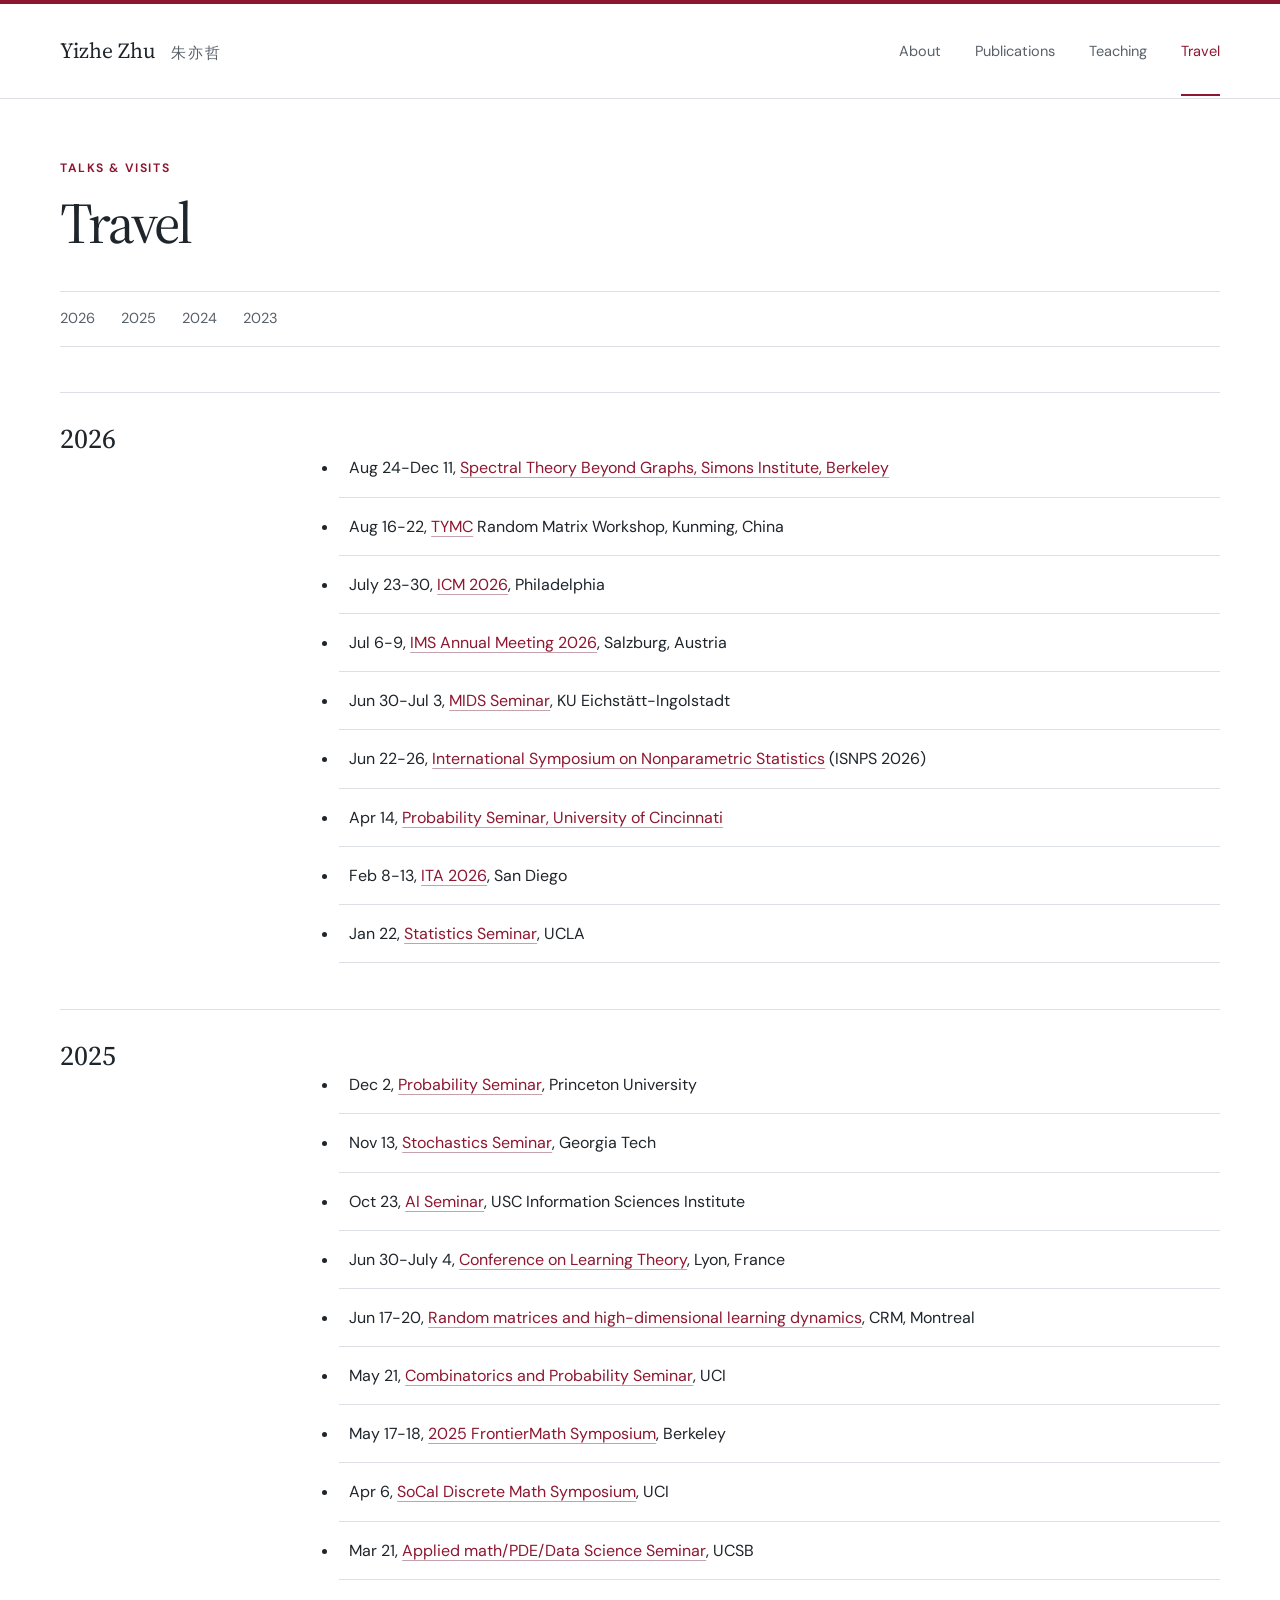
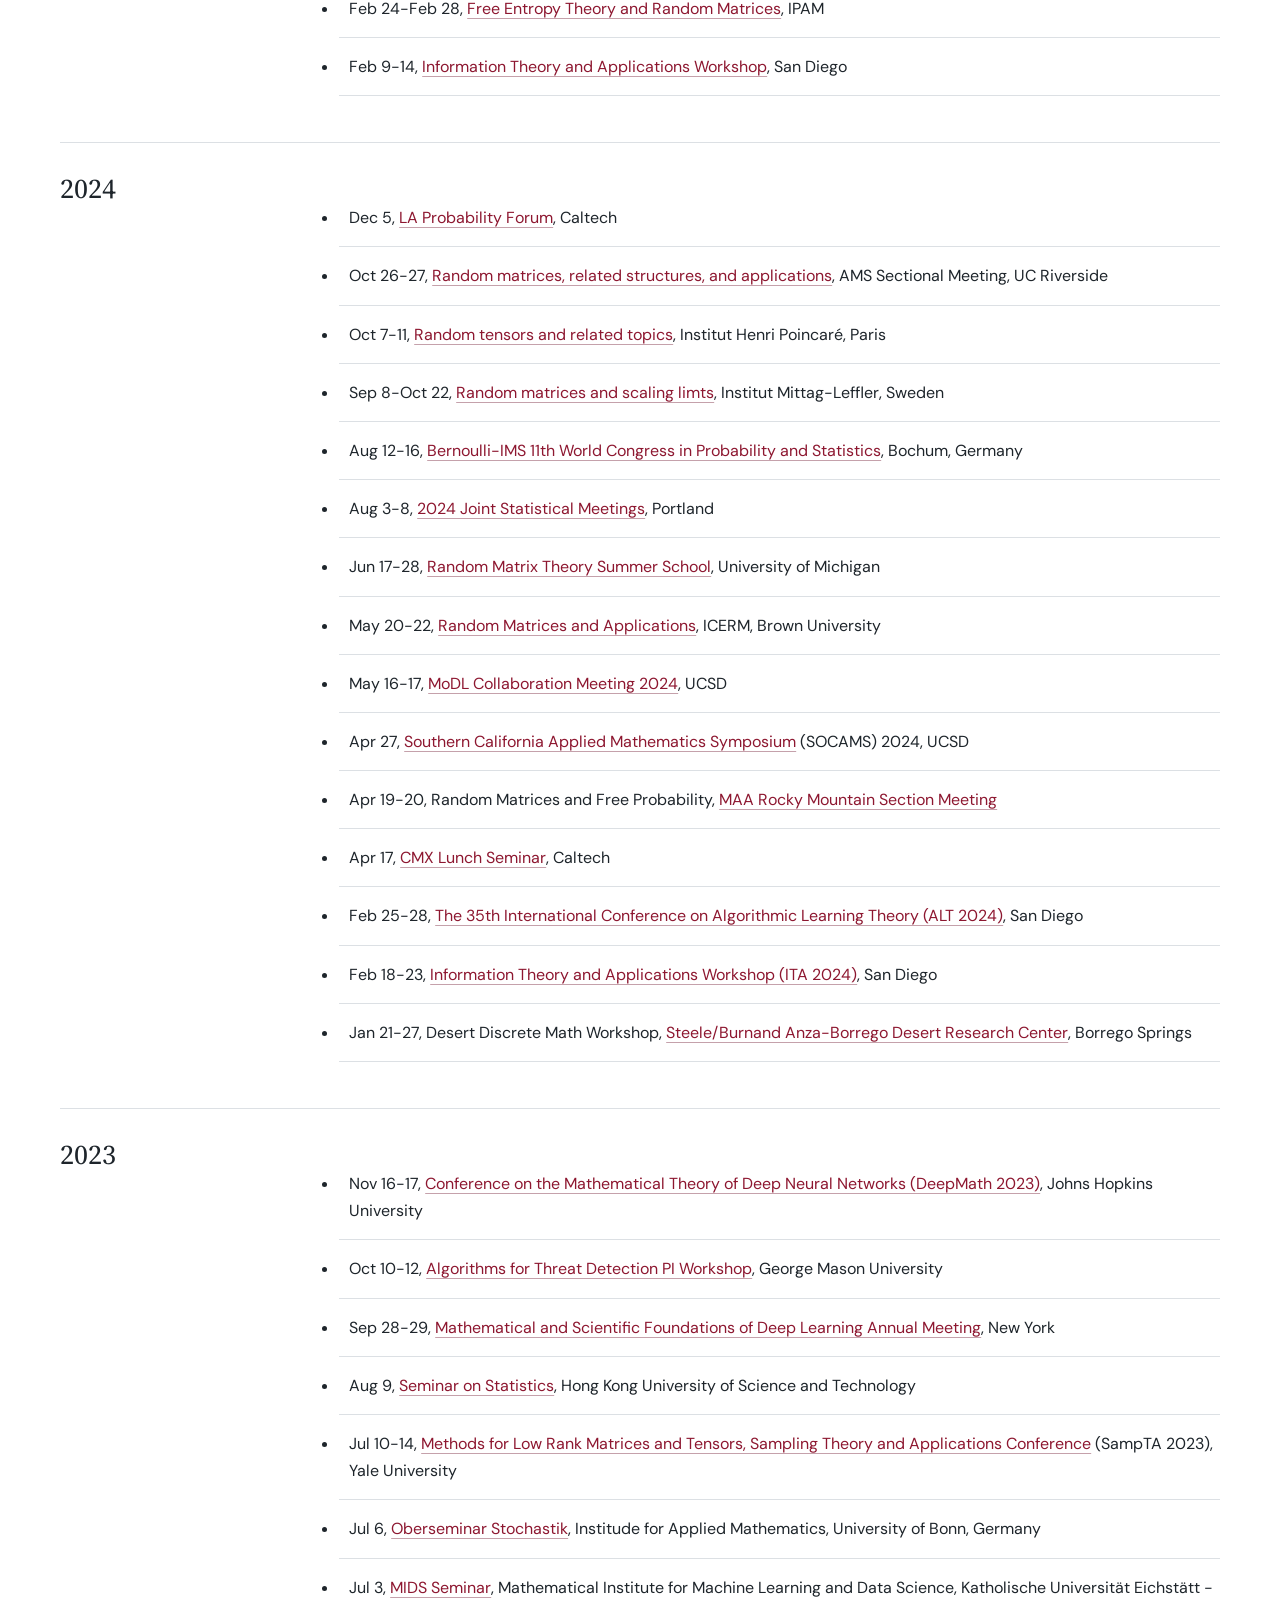
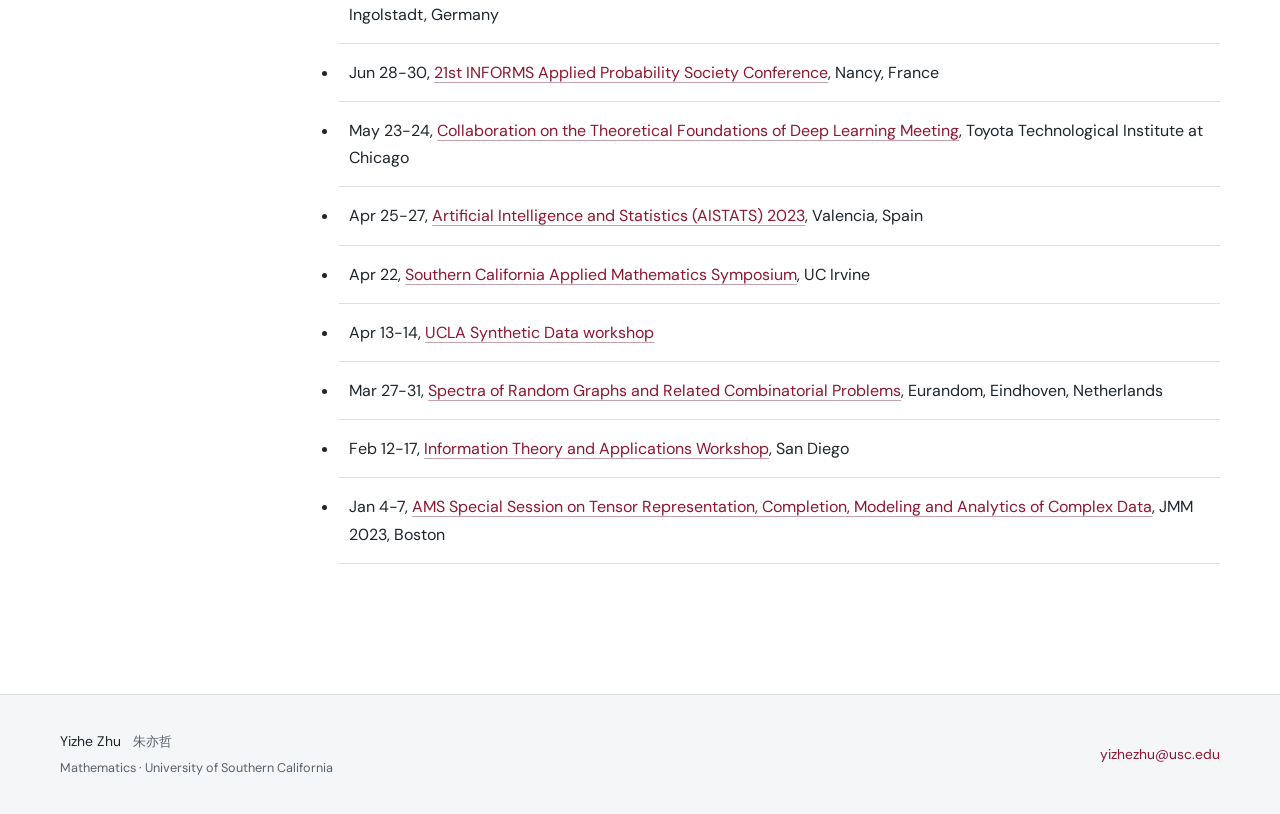
==== travel.html @ 2cf0dfda "Create travel.html" ====
<!doctype html>
<html lang="en">
<head>
  <meta charset="utf-8">
  <meta name="viewport" content="width=device-width, initial-scale=1">
  <meta name="description" content="Research visits, conferences, and seminar talks by Yizhe Zhu.">
  <title>Travel · Yizhe Zhu</title>
  <link rel="icon" type="image/svg+xml" href="data:image/svg+xml,%3Csvg xmlns='http://www.w3.org/2000/svg' viewBox='0 0 40 40'%3E%3Crect width='40' height='40' rx='8' fill='%238d1730'/%3E%3Ctext x='20' y='28' text-anchor='middle' font-family='Georgia' font-size='25' fill='white'%3EZ%3C/text%3E%3C/svg%3E">
  <link rel="stylesheet" href="style.css">
</head>
<body><a class="skip-link" href="#main">Skip to content</a><header class="site-header"><div class="shell header-inner">
    <a class="wordmark" href="index.html">Yizhe Zhu <span lang="zh">朱亦哲</span></a>
    <nav aria-label="Main navigation"><a href="index.html">About</a><a href="publications.html">Publications</a><a href="teaching.html">Teaching</a><a href="travel.html" aria-current="page">Travel</a></nav>
  </div></header><main id="main" class="shell"><div class="page-heading"><p class="eyebrow">Talks & visits</p><h1>Travel</h1></div><nav class="section-nav" aria-label="Travel years"><a href="#year-2026">2026</a><a href="#year-2025">2025</a><a href="#year-2024">2024</a><a href="#year-2023">2023</a></nav><div class="page-content"><section class="term" id="year-2026"><h2>2026</h2><div><ul class="travel-list"><li>Aug 24-Dec 11, <a href="https://simons.berkeley.edu/programs/spectral-theory-beyond-graphs">Spectral Theory Beyond Graphs, Simons Institute, Berkeley</a></li><li>Aug 16-22, <a href="http://tianyuan.amss.ac.cn/en/">TYMC</a> Random Matrix Workshop, Kunming, China</li><li>July 23-30, <a href="https://www.mathunion.org/icm/icm-2026">ICM 2026</a>, Philadelphia</li><li>Jul 6-9, <a href="https://ims2026.github.io/IMS2026/">IMS Annual Meeting 2026</a>, Salzburg, Austria</li><li>Jun 30-Jul 3, <a href="https://www.ku.de/en/the-ku/faculties/mgf/departments/mids/mids-seminar">MIDS Seminar</a>, KU Eichstätt-Ingolstadt</li><li>Jun 22-26, <a href="https://easyconferences.eu/isnps2026/">International Symposium on Nonparametric Statistics</a> (ISNPS 2026)</li><li>Apr 14, <a href="https://sites.google.com/view/uc-probability-seminar-24f25s/home">Probability Seminar, University of Cincinnati</a></li><li>Feb 8-13, <a href="https://ita.ucsd.edu/workshop/">ITA 2026</a>, San Diego</li><li>Jan 22, <a href="https://statistics.ucla.edu/index.php/events/seminars/">Statistics Seminar</a>, UCLA</li></ul></div></section><section class="term" id="year-2025"><h2>2025</h2><div><ul class="travel-list"><li>Dec 2, <a href="https://www.math.princeton.edu/events/extreme-singular-values-sparse-random-rectangular-matrices-2025-12-02t200000">Probability Seminar</a>, Princeton University</li><li>Nov 13, <a href="https://math.gatech.edu/seminars-colloquia/series/stochastics-seminar/yizhe-zhu-20251113">Stochastics Seminar</a>, Georgia Tech</li><li>Oct 23, <a href="https://www.isi.edu/ai/events/6452/differentially-private-synthetic-data-generation/">AI Seminar</a>, USC Information Sciences Institute</li><li>Jun 30-July 4, <a href="https://learningtheory.org/colt2025/">Conference on Learning Theory</a>, Lyon, France</li><li>Jun 17-20, <a href="https://www.crmath.ca/en/activities/#/type/activity/id/3996">Random matrices and high-dimensional learning dynamics</a>, CRM, Montreal</li><li>May 21, <a href="https://www.math.uci.edu/node/38346">Combinatorics and Probability Seminar</a>, UCI</li><li>May 17-18, <a href="https://frontiermath-symposium.epoch.ai/">2025 FrontierMath Symposium</a>, Berkeley</li><li>Apr 6, <a href="https://sites.google.com/view/socaldm2025/home">SoCal Discrete Math Symposium</a>, UCI</li><li>Mar 21, <a href="https://sites.google.com/site/ucsbpdeappliedmathseminar/">Applied math/PDE/Data Science Seminar</a>, UCSB</li><li>Feb 24-Feb 28, <a href="https://www.ipam.ucla.edu/programs/workshops/free-entropy-theory-and-random-matrices/">Free Entropy Theory and Random Matrices</a>, IPAM</li><li>Feb 9-14, <a href="https://ita.ucsd.edu/">Information Theory and Applications Workshop</a>, San Diego</li></ul></div></section><section class="term" id="year-2024"><h2>2024</h2><div><ul class="travel-list"><li>Dec 5, <a href="https://sites.google.com/view/la-probability-forum/home">LA Probability Forum</a>, Caltech</li><li>Oct 26-27, <a href="https://www.ams.org/meetings/sectional/2304_special.html">Random matrices, related structures, and applications</a>, AMS Sectional Meeting, UC Riverside</li><li>Oct 7-11, <a href="https://indico.math.cnrs.fr/event/9889/">Random tensors and related topics</a>, Institut Henri Poincaré, Paris</li><li>Sep 8-Oct 22, <a href="https://www.mittag-leffler.se/activities/random-matrices-and-scaling-limits-2/">Random matrices and scaling limts</a>, Institut Mittag-Leffler, Sweden</li><li>Aug 12-16, <a href="https://www.bernoulli-ims-worldcongress2024.org/">Bernoulli-IMS 11th World Congress in Probability and Statistics</a>, Bochum, Germany</li><li>Aug 3-8, <a href="https://ww2.amstat.org/meetings/jsm/2024/">2024 Joint Statistical Meetings</a>, Portland</li><li>Jun 17-28, <a href="https://sites.google.com/umich.edu/rmtschool">Random Matrix Theory Summer School</a>, University of Michigan</li><li>May 20-22, <a href="https://icerm.brown.edu/events/htw-24-rma/">Random Matrices and Applications</a>, ICERM, Brown University</li><li>May 16-17, <a href="https://modl-meeting-2024.github.io/">MoDL Collaboration Meeting 2024</a>, UCSD</li><li>Apr 27, <a href="https://2024.socams.org/home">Southern California Applied Mathematics Symposium</a> (SOCAMS) 2024, UCSD</li><li>Apr 19-20, Random Matrices and Free Probability, <a href="https://www.rockymountain.maa.org/events/2024-section-meeting">MAA Rocky Mountain Section Meeting</a></li><li>Apr 17, <a href="http://cmx.caltech.edu/">CMX Lunch Seminar</a>, Caltech</li><li>Feb 25-28, <a href="http://algorithmiclearningtheory.org/alt2024/">The 35th International Conference on Algorithmic Learning Theory (ALT 2024)</a>, San Diego</li><li>Feb 18-23, <a href="https://ita.ucsd.edu/">Information Theory and Applications Workshop (ITA 2024)</a>, San Diego</li><li>Jan 21-27, Desert Discrete Math Workshop, <a href="https://anzaborrego.ucnrs.org/">Steele/Burnand Anza-Borrego Desert Research Center</a>, Borrego Springs</li></ul></div></section><section class="term" id="year-2023"><h2>2023</h2><div><ul class="travel-list"><li>Nov 16-17, <a href="https://deepmath-conference.com/">Conference on the Mathematical Theory of Deep Neural Networks (DeepMath 2023)</a>, Johns Hopkins University</li><li>Oct 10-12, <a href="https://stat.uw.edu/atd2023">Algorithms for Threat Detection PI Workshop</a>, George Mason University</li><li>Sep 28-29, <a href="https://www.simonsfoundation.org/event/mathematical-and-scientific-foundations-of-deep-learning-annual-meeting-2023/">Mathematical and Scientific Foundations of Deep Learning Annual Meeting</a>, New York</li><li>Aug 9, <a href="https://www.math.hkust.edu.hk/intranet/file/?c=seminar_abstract&amp;f=20230720105109_11_Yizhe%20ZHU_0809.pdf">Seminar on Statistics</a>, Hong Kong University of Science and Technology</li><li>Jul 10-14, <a href="https://sampta2023.github.io/speakers/">Methods for Low Rank Matrices and Tensors, Sampling Theory and Applications Conference</a> (SampTA 2023), Yale University</li><li>Jul 6, <a href="https://wt.iam.uni-bonn.de/fileadmin/WT/Inhalt/oberseminar/OldSeminars/20230706_Zhu.pdf">Oberseminar Stochastik</a>, Institude for Applied Mathematics, University of Bonn, Germany</li><li>Jul 3, <a href="https://www.ku.de/en/the-ku/faculties/mgf/departments/mids/mids-seminar">MIDS Seminar</a>, Mathematical Institute for Machine Learning and Data Science, Katholische Universität Eichstätt - Ingolstadt, Germany</li><li>Jun 28-30, <a href="https://informs-aps2023.event.univ-lorraine.fr/">21st INFORMS Applied Probability Society Conference</a>, Nancy, France</li><li>May 23-24, <a href="https://modl-meeting.github.io/#schedule">Collaboration on the Theoretical Foundations of Deep Learning Meeting</a>, Toyota Technological Institute at Chicago</li><li>Apr 25-27, <a href="http://aistats.org/aistats2023/">Artificial Intelligence and Statistics (AISTATS) 2023</a>, Valencia, Spain</li><li>Apr 22, <a href="https://www.socams.org/">Southern California Applied Mathematics Symposium</a>, UC Irvine</li><li>Apr 13-14, <a href="https://ucla-synthetic-data.github.io/">UCLA Synthetic Data workshop</a></li><li>Mar 27-31, <a href="https://www.eurandom.tue.nl/event/yep-xviii-spectra-of-random-graphs-and-related-combinatorial-problems-2/">Spectra of Random Graphs and Related Combinatorial Problems</a>, Eurandom, Eindhoven, Netherlands</li><li>Feb 12-17, <a href="https://ita.ucsd.edu/">Information Theory and Applications Workshop</a>, San Diego</li><li>Jan 4-7, <a href="https://www.jointmathematicsmeetings.org/meetings/national/jmm2023/2270_program_ss19.html#title">AMS Special Session on Tensor Representation, Completion, Modeling and Analytics of Complex Data</a>, JMM 2023, Boston</li></ul></div></section></div></main><footer class="site-footer"><div class="shell footer-inner"><p>Yizhe Zhu <span lang="zh">朱亦哲</span><span class="footer-affiliation">Mathematics · University of Southern California</span></p><a href="mailto:yizhezhu@usc.edu">yizhezhu@usc.edu</a></div></footer></body></html>
---- style.css ----
@import url('https://fonts.googleapis.com/css2?family=DM+Sans:wght@400;450;500;550;600;650;700&family=Source+Serif+4:opsz,wght@8..60,400;8..60,450;8..60,500;8..60,600&display=swap');
:root{--ink:#1e252b;--muted:#58616a;--accent:#8d1730;--accent-dark:#691024;--line:#dce0e4;--paper:#fff;--soft:#f4f6f8;--serif:'Source Serif 4',Georgia,serif;--sans:'DM Sans',-apple-system,BlinkMacSystemFont,'Segoe UI',sans-serif}
*{box-sizing:border-box}html{scroll-behavior:smooth;scroll-padding-top:2rem}body{margin:0;background:var(--paper);color:var(--ink);font:400 1rem/1.7 var(--sans);-webkit-font-smoothing:antialiased}a{color:var(--accent);text-decoration-thickness:1px;text-underline-offset:4px}a:hover{color:var(--accent-dark)}a:focus-visible,button:focus-visible{outline:3px solid #ba8b24;outline-offset:5px}::selection{background:#f3dbe1}h1,h2,h3,p,figure{margin:0}h1,h2,h3{font-weight:450}h1,h2{font-family:var(--serif);line-height:1.12}h3{font-size:1.18rem;line-height:1.45}img{max-width:100%;display:block}.shell{width:min(1160px,calc(100% - 96px));margin-inline:auto}.skip-link{position:absolute;top:-100px;left:20px;z-index:100;background:var(--ink);color:white;padding:12px}.skip-link:focus{top:10px}.site-header{border-top:4px solid var(--accent);border-bottom:1px solid var(--line)}.header-inner{display:flex;align-items:center;justify-content:space-between;gap:32px;min-height:94px}.wordmark{font-family:var(--serif);font-size:1.35rem;color:var(--ink);text-decoration:none;white-space:nowrap}.wordmark span{font-family:var(--sans);font-size:.92rem;margin-left:10px;color:var(--muted);letter-spacing:.12em}nav{display:flex;gap:34px;align-items:center}nav a{font-size:.91rem;color:var(--muted);text-decoration:none;padding:34px 0 29px;border-bottom:2px solid transparent}nav a:hover,nav a[aria-current=page]{color:var(--accent);border-bottom-color:var(--accent)}.hero{display:grid;grid-template-columns:1fr 340px;gap:90px;align-items:center;padding-block:76px 66px}.eyebrow{font-size:.76rem;line-height:1.5;letter-spacing:.13em;text-transform:uppercase;font-weight:650;color:var(--accent)}h1{font-size:clamp(3.4rem,5.6vw,5rem);letter-spacing:-.045em;margin-top:19px}h1>span{display:block;font-family:var(--sans);font-size:1.65rem;line-height:1.4;letter-spacing:.2em;font-weight:400;color:var(--muted);margin-top:14px}.position{font-size:1rem;margin-top:22px;color:var(--muted)}.intro{font-family:var(--serif);font-size:1.48rem;line-height:1.5;max-width:580px;margin-top:25px}.hero-links{display:flex;gap:27px;align-items:center;flex-wrap:wrap;margin-top:30px}.button{display:inline-flex;align-items:center;gap:23px;background:var(--accent);color:white;text-decoration:none;padding:11px 20px;border:1px solid var(--accent);font-size:.89rem}.button:hover{background:var(--accent-dark);color:white}.text-link{font-size:.89rem;font-weight:550;text-decoration:none}.text-link span{margin-left:8px}.contact-line{display:flex;gap:24px;flex-wrap:wrap;margin-top:25px;font-size:.84rem;color:var(--muted)}.contact-line a{color:var(--muted);text-decoration:none}.contact-line a:hover{text-decoration:underline}.portrait{position:relative}.portrait img{width:100%;height:420px;object-fit:cover;object-position:34% 35%;border-radius:2px}.portrait:after{content:'';position:absolute;bottom:-15px;right:-15px;width:38%;height:38%;border-right:2px solid var(--accent);border-bottom:2px solid var(--accent);z-index:-1}.visit{border-top:1px solid var(--line);border-bottom:1px solid var(--line);padding-block:20px;display:grid;grid-template-columns:125px 1fr;gap:24px;align-items:baseline}.visit p{font-size:.93rem}.visit a{text-decoration:none;font-weight:550}.section{padding-block:65px;border-bottom:1px solid var(--line)}.section-heading h2{font-size:2.4rem;letter-spacing:-.025em;margin-top:13px}.section-heading>p:not(.eyebrow){color:var(--muted);margin-top:17px;font-size:.95rem}.research-grid{display:grid;grid-template-columns:repeat(3,1fr);gap:36px;margin-top:39px}.research-grid article{border-top:2px solid var(--ink);padding-top:18px}.index{font-family:var(--serif);font-size:.91rem;color:var(--accent)}.research-grid h3{font-family:var(--serif);font-size:1.43rem;margin-top:15px;line-height:1.25;letter-spacing:-.015em}.research-grid p{margin-top:17px;color:var(--muted);font-size:.98rem;line-height:1.75}.bio-section,.seminar-section{display:grid;grid-template-columns:290px 1fr;gap:65px}.prose p+p{margin-top:20px}.prose{max-width:780px}.prose a{text-decoration-color:#c5a1ab}.seminar-section{border-bottom:0}.seminar-links{border-top:1px solid var(--line)}.seminar-links a{display:flex;gap:20px;justify-content:space-between;padding:22px 0;border-bottom:1px solid var(--line);text-decoration:none;color:var(--ink);font-family:var(--serif);font-size:1.23rem}.seminar-links a:hover{color:var(--accent)}.seminar-links a>span:last-child{color:var(--accent)}.site-footer{background:var(--soft);border-top:1px solid var(--line);padding-block:35px;margin-top:14px}.footer-inner{display:flex;justify-content:space-between;align-items:center;gap:24px;font-size:.87rem}.footer-inner p>span[lang]{color:var(--muted);font-size:.8rem;margin-left:8px}.footer-affiliation{display:block;color:var(--muted);font-size:.79rem;margin-top:4px}.footer-inner>a{font-size:.87rem;text-decoration:none}.page-heading{padding-block:60px 35px;max-width:850px}.page-heading h1{font-size:3.6rem;margin-top:14px}.page-heading .lead{font-size:1.05rem;color:var(--muted);margin-top:23px;max-width:760px}.page-content{padding-bottom:70px}.section-nav{display:flex;flex-wrap:wrap;gap:26px;border-top:1px solid var(--line);border-bottom:1px solid var(--line);padding-block:15px;margin-bottom:45px}.section-nav a{text-decoration:none;font-size:.91rem}.list-heading{font:450 2rem/1.3 var(--serif);margin:45px 0 24px}.publication-list{list-style:none;padding:0;margin:0;counter-reset:papers}.publication{display:grid;grid-template-columns:36px 1fr;gap:15px;padding:23px 0;border-bottom:1px solid var(--line);counter-increment:papers}.publication:before{content:counter(papers,decimal-leading-zero);font:400 .88rem/1.8 var(--serif);color:var(--muted);padding-top:3px}.paper-title{font:450 1.25rem/1.4 var(--serif);margin-bottom:9px}.paper-title a{color:var(--ink);text-decoration:none}.paper-title a:hover{color:var(--accent);text-decoration:underline}.paper-details{color:var(--muted);font-size:.92rem;line-height:1.8}.paper-details a{color:var(--muted);text-decoration-color:#c7cbd0}.paper-resources{display:flex;flex-wrap:wrap;gap:18px;margin-top:10px;font-size:.81rem}.paper-resources a{text-decoration:none;font-weight:600}.note{font-size:.86rem;color:var(--muted)}.term{display:grid;grid-template-columns:210px 1fr;gap:50px;padding-block:30px;border-top:1px solid var(--line)}.term h2{font-size:1.75rem}.course-list{list-style:none;padding:0;margin:0}.course-list li+li{margin-top:23px}.course-list a{font:450 1.3rem/1.4 var(--serif);text-decoration:none}.course-list p{font-size:.94rem;color:var(--muted);margin-top:4px}.travel-list{padding-left:1.2rem}.travel-list li{padding:15px 0 15px 10px;border-bottom:1px solid var(--line)}.travel-list a{text-decoration-color:#c5a1ab}.course-content{max-width:900px}.course-content h2{font-size:1.9rem;margin-top:38px;margin-bottom:18px}.course-content h3{font-family:var(--serif);font-size:1.4rem;margin:28px 0 12px}.course-content p{margin:14px 0}.course-content li{margin:10px 0}.course-content table{border-collapse:collapse;width:100%;margin:24px 0}.course-content th,.course-content td{padding:14px;border-bottom:1px solid var(--line);text-align:left;vertical-align:top}.course-content th{background:var(--soft)}.course-content .table-scroll{overflow:auto}.back-link{font-size:.9rem;text-decoration:none}.course-content iframe{max-width:100%}
.section-nav a{padding:0;border-bottom:0}.prose,.course-content,.paper-details{overflow-wrap:anywhere}
@media(min-width:1500px){.hero{padding-block:90px 78px}}
@media(max-width:1000px){.shell{width:calc(100% - 64px)}.hero{grid-template-columns:1fr 290px;gap:44px}.portrait img{height:390px}.bio-section,.seminar-section{grid-template-columns:220px 1fr;gap:35px}.research-grid{gap:26px}.research-grid h3{font-size:1.28rem}.intro{font-size:1.3rem}.header-inner{gap:20px}nav{gap:23px}}
@media(max-width:720px){.shell{width:calc(100% - 40px)}.header-inner{display:block;padding-top:19px;min-height:0}.wordmark{font-size:1.22rem}nav{gap:25px;margin-top:9px;justify-content:flex-start;overflow-x:auto}nav a{padding:13px 0 14px;font-size:.88rem;white-space:nowrap}.hero{grid-template-columns:1fr;gap:34px;padding-block:41px}.hero-copy{order:1}.portrait{order:2;max-width:none}.portrait img{height:300px;object-position:50% 37%;aspect-ratio:4/3}.portrait:after{right:0;bottom:-10px}.hero h1{font-size:3.6rem}.hero h1>span{font-size:1.4rem;margin-top:9px}.eyebrow{font-size:.73rem}.intro{font-size:1.35rem}.hero-links{gap:22px}.contact-line{gap:14px}.visit{grid-template-columns:1fr;gap:7px;padding-block:18px}.section{padding-block:43px}.section-heading h2{font-size:2rem}.research-grid{grid-template-columns:1fr;gap:29px;margin-top:28px}.research-grid h3{font-size:1.45rem}.research-grid h3 br{display:none}.research-grid p{margin-top:12px}.bio-section,.seminar-section{grid-template-columns:1fr;gap:25px}.footer-inner{display:block}.footer-inner>a{display:inline-block;margin-top:15px}.page-heading{padding-block:38px 26px}.page-heading h1{font-size:2.7rem}.section-nav{gap:20px;margin-bottom:30px}.publication{grid-template-columns:25px 1fr;gap:10px;padding:21px 0}.paper-title{font-size:1.2rem}.term{grid-template-columns:1fr;gap:19px;padding-block:26px}.term h2{font-size:1.5rem}.course-content th,.course-content td{padding:10px}.page-content{padding-bottom:35px}}
@media(prefers-reduced-motion:reduce){html{scroll-behavior:auto}}
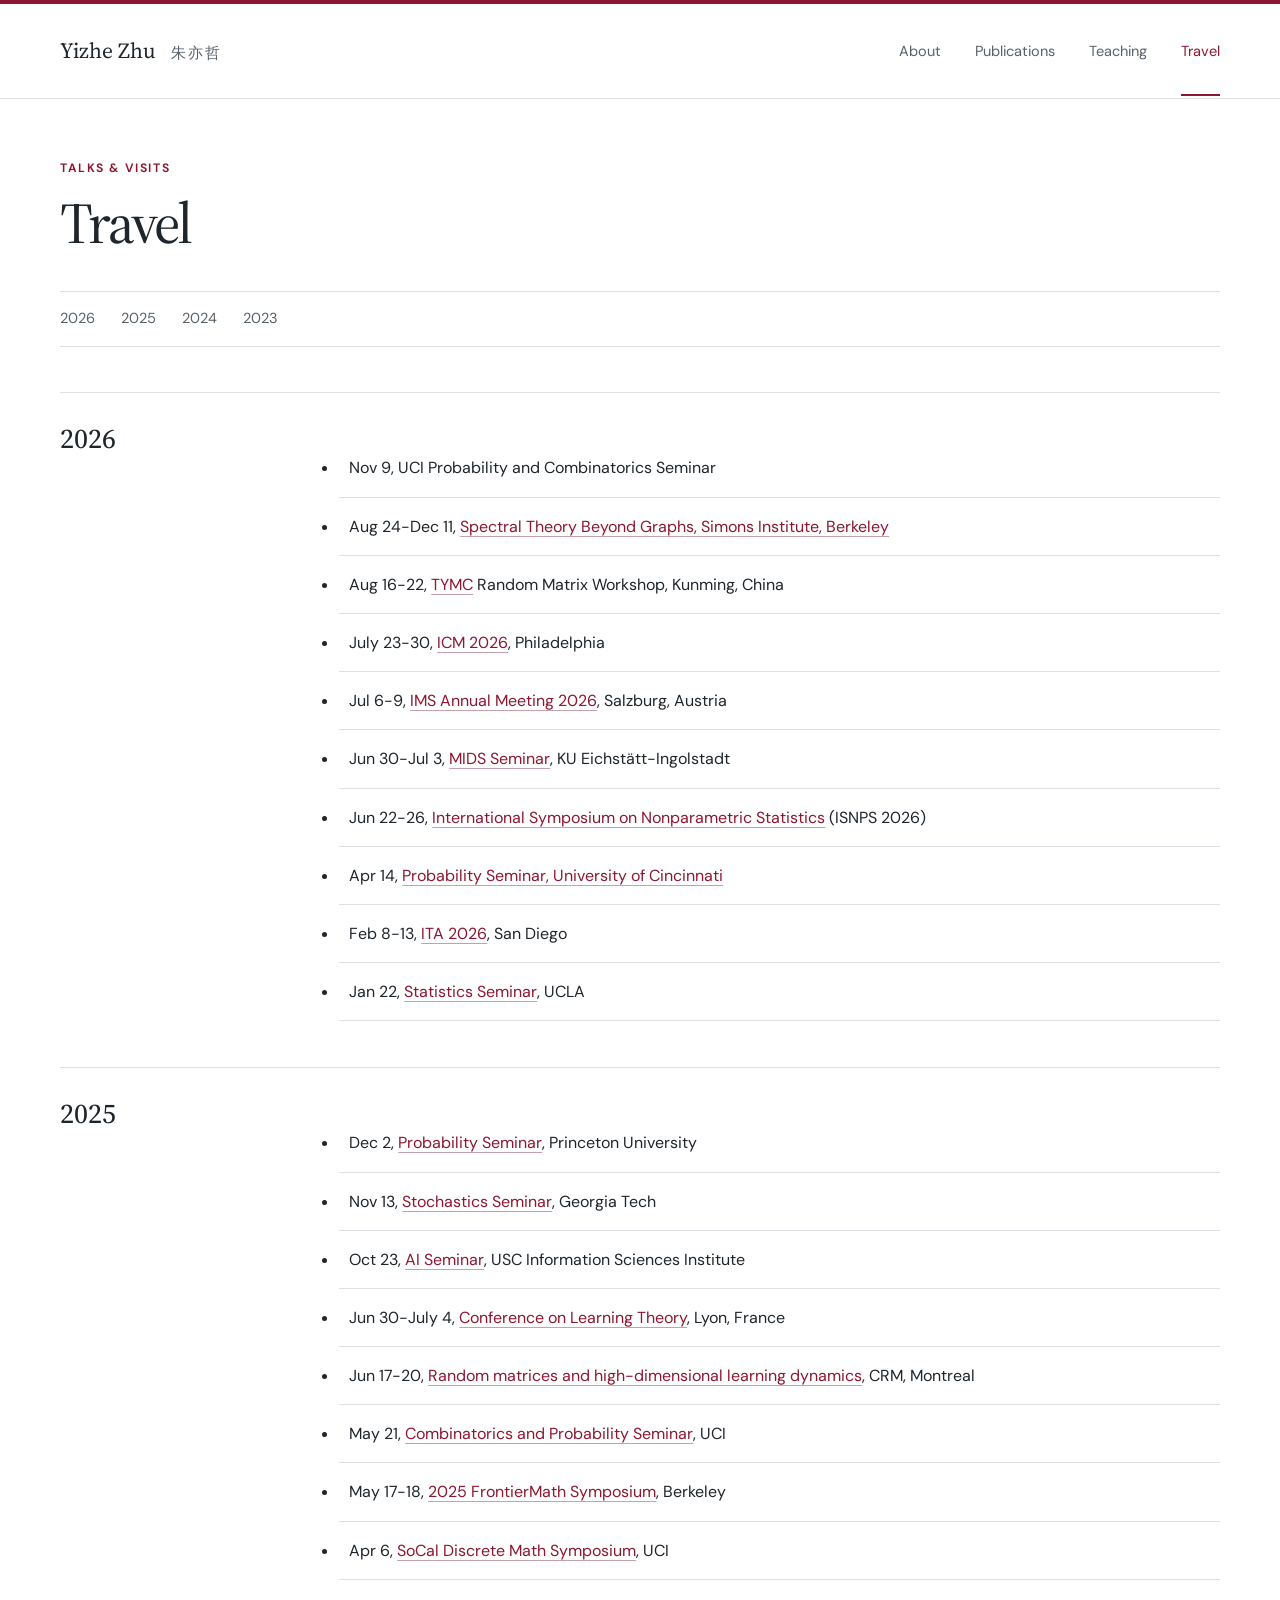
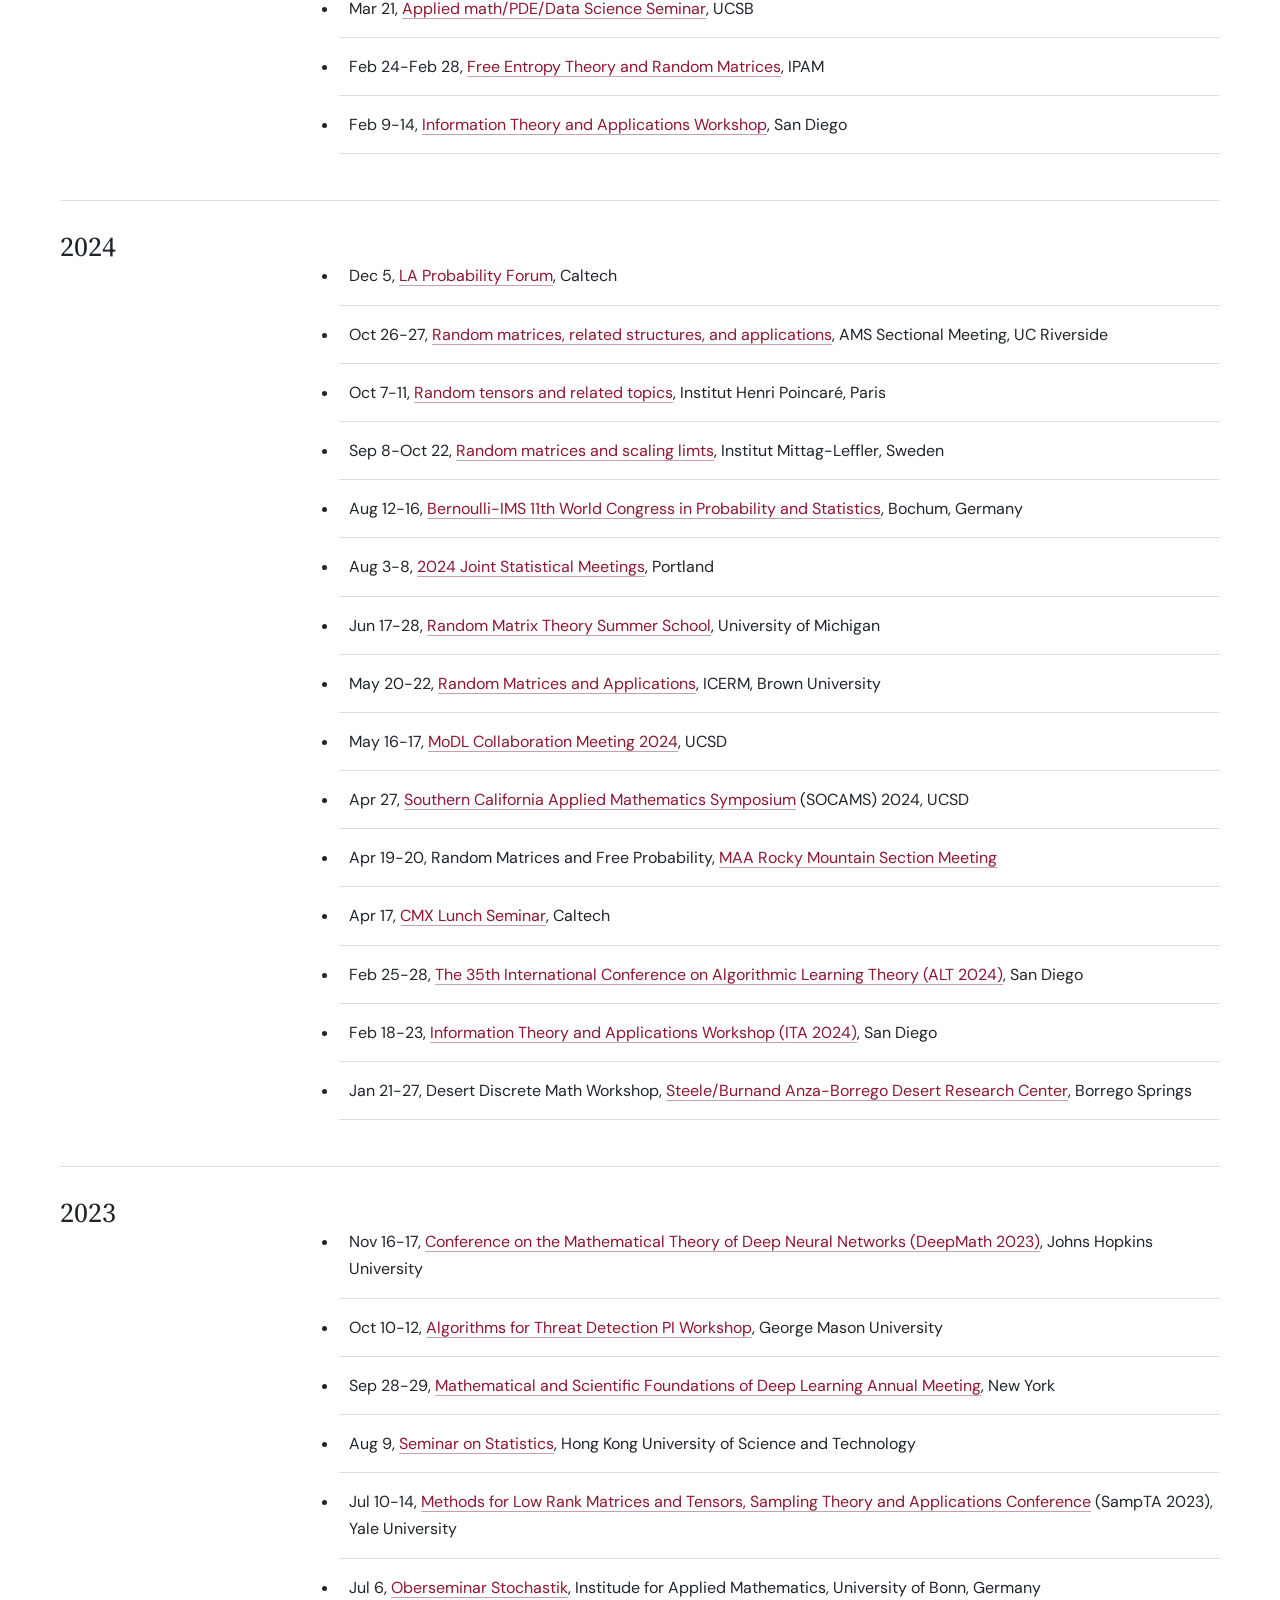
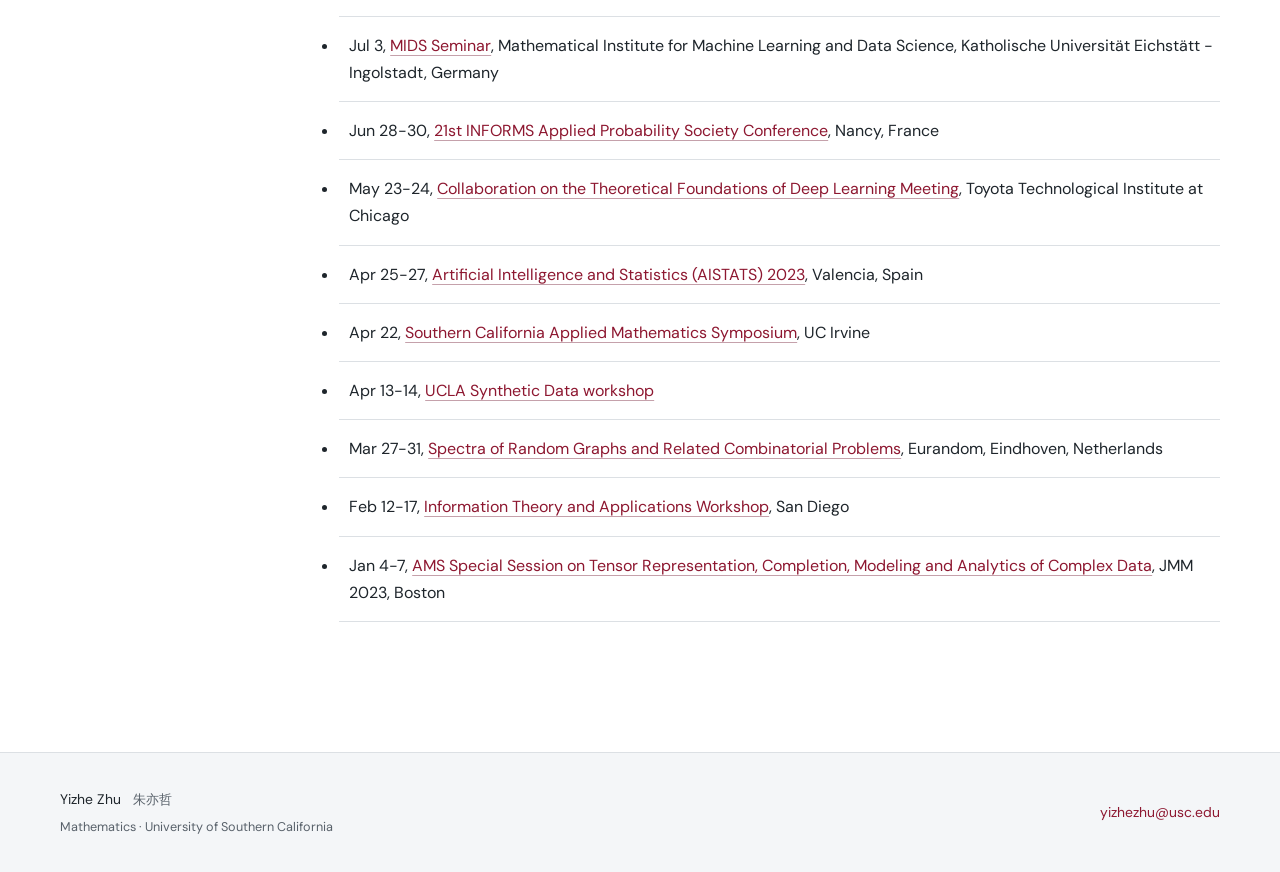
==== commit f1a31bae: "Add November 9 UCI seminar to 2026 travel" ====
--- a/travel.html
+++ b/travel.html
@@ -11,4 +11,4 @@
 <body><a class="skip-link" href="#main">Skip to content</a><header class="site-header"><div class="shell header-inner">
     <a class="wordmark" href="index.html">Yizhe Zhu <span lang="zh">朱亦哲</span></a>
     <nav aria-label="Main navigation"><a href="index.html">About</a><a href="publications.html">Publications</a><a href="teaching.html">Teaching</a><a href="travel.html" aria-current="page">Travel</a></nav>
-  </div></header><main id="main" class="shell"><div class="page-heading"><p class="eyebrow">Talks & visits</p><h1>Travel</h1></div><nav class="section-nav" aria-label="Travel years"><a href="#year-2026">2026</a><a href="#year-2025">2025</a><a href="#year-2024">2024</a><a href="#year-2023">2023</a></nav><div class="page-content"><section class="term" id="year-2026"><h2>2026</h2><div><ul class="travel-list"><li>Aug 24-Dec 11, <a href="https://simons.berkeley.edu/programs/spectral-theory-beyond-graphs">Spectral Theory Beyond Graphs, Simons Institute, Berkeley</a></li><li>Aug 16-22, <a href="http://tianyuan.amss.ac.cn/en/">TYMC</a> Random Matrix Workshop, Kunming, China</li><li>July 23-30, <a href="https://www.mathunion.org/icm/icm-2026">ICM 2026</a>, Philadelphia</li><li>Jul 6-9, <a href="https://ims2026.github.io/IMS2026/">IMS Annual Meeting 2026</a>, Salzburg, Austria</li><li>Jun 30-Jul 3, <a href="https://www.ku.de/en/the-ku/faculties/mgf/departments/mids/mids-seminar">MIDS Seminar</a>, KU Eichstätt-Ingolstadt</li><li>Jun 22-26, <a href="https://easyconferences.eu/isnps2026/">International Symposium on Nonparametric Statistics</a> (ISNPS 2026)</li><li>Apr 14, <a href="https://sites.google.com/view/uc-probability-seminar-24f25s/home">Probability Seminar, University of Cincinnati</a></li><li>Feb 8-13, <a href="https://ita.ucsd.edu/workshop/">ITA 2026</a>, San Diego</li><li>Jan 22, <a href="https://statistics.ucla.edu/index.php/events/seminars/">Statistics Seminar</a>, UCLA</li></ul></div></section><section class="term" id="year-2025"><h2>2025</h2><div><ul class="travel-list"><li>Dec 2, <a href="https://www.math.princeton.edu/events/extreme-singular-values-sparse-random-rectangular-matrices-2025-12-02t200000">Probability Seminar</a>, Princeton University</li><li>Nov 13, <a href="https://math.gatech.edu/seminars-colloquia/series/stochastics-seminar/yizhe-zhu-20251113">Stochastics Seminar</a>, Georgia Tech</li><li>Oct 23, <a href="https://www.isi.edu/ai/events/6452/differentially-private-synthetic-data-generation/">AI Seminar</a>, USC Information Sciences Institute</li><li>Jun 30-July 4, <a href="https://learningtheory.org/colt2025/">Conference on Learning Theory</a>, Lyon, France</li><li>Jun 17-20, <a href="https://www.crmath.ca/en/activities/#/type/activity/id/3996">Random matrices and high-dimensional learning dynamics</a>, CRM, Montreal</li><li>May 21, <a href="https://www.math.uci.edu/node/38346">Combinatorics and Probability Seminar</a>, UCI</li><li>May 17-18, <a href="https://frontiermath-symposium.epoch.ai/">2025 FrontierMath Symposium</a>, Berkeley</li><li>Apr 6, <a href="https://sites.google.com/view/socaldm2025/home">SoCal Discrete Math Symposium</a>, UCI</li><li>Mar 21, <a href="https://sites.google.com/site/ucsbpdeappliedmathseminar/">Applied math/PDE/Data Science Seminar</a>, UCSB</li><li>Feb 24-Feb 28, <a href="https://www.ipam.ucla.edu/programs/workshops/free-entropy-theory-and-random-matrices/">Free Entropy Theory and Random Matrices</a>, IPAM</li><li>Feb 9-14, <a href="https://ita.ucsd.edu/">Information Theory and Applications Workshop</a>, San Diego</li></ul></div></section><section class="term" id="year-2024"><h2>2024</h2><div><ul class="travel-list"><li>Dec 5, <a href="https://sites.google.com/view/la-probability-forum/home">LA Probability Forum</a>, Caltech</li><li>Oct 26-27, <a href="https://www.ams.org/meetings/sectional/2304_special.html">Random matrices, related structures, and applications</a>, AMS Sectional Meeting, UC Riverside</li><li>Oct 7-11, <a href="https://indico.math.cnrs.fr/event/9889/">Random tensors and related topics</a>, Institut Henri Poincaré, Paris</li><li>Sep 8-Oct 22, <a href="https://www.mittag-leffler.se/activities/random-matrices-and-scaling-limits-2/">Random matrices and scaling limts</a>, Institut Mittag-Leffler, Sweden</li><li>Aug 12-16, <a href="https://www.bernoulli-ims-worldcongress2024.org/">Bernoulli-IMS 11th World Congress in Probability and Statistics</a>, Bochum, Germany</li><li>Aug 3-8, <a href="https://ww2.amstat.org/meetings/jsm/2024/">2024 Joint Statistical Meetings</a>, Portland</li><li>Jun 17-28, <a href="https://sites.google.com/umich.edu/rmtschool">Random Matrix Theory Summer School</a>, University of Michigan</li><li>May 20-22, <a href="https://icerm.brown.edu/events/htw-24-rma/">Random Matrices and Applications</a>, ICERM, Brown University</li><li>May 16-17, <a href="https://modl-meeting-2024.github.io/">MoDL Collaboration Meeting 2024</a>, UCSD</li><li>Apr 27, <a href="https://2024.socams.org/home">Southern California Applied Mathematics Symposium</a> (SOCAMS) 2024, UCSD</li><li>Apr 19-20, Random Matrices and Free Probability, <a href="https://www.rockymountain.maa.org/events/2024-section-meeting">MAA Rocky Mountain Section Meeting</a></li><li>Apr 17, <a href="http://cmx.caltech.edu/">CMX Lunch Seminar</a>, Caltech</li><li>Feb 25-28, <a href="http://algorithmiclearningtheory.org/alt2024/">The 35th International Conference on Algorithmic Learning Theory (ALT 2024)</a>, San Diego</li><li>Feb 18-23, <a href="https://ita.ucsd.edu/">Information Theory and Applications Workshop (ITA 2024)</a>, San Diego</li><li>Jan 21-27, Desert Discrete Math Workshop, <a href="https://anzaborrego.ucnrs.org/">Steele/Burnand Anza-Borrego Desert Research Center</a>, Borrego Springs</li></ul></div></section><section class="term" id="year-2023"><h2>2023</h2><div><ul class="travel-list"><li>Nov 16-17, <a href="https://deepmath-conference.com/">Conference on the Mathematical Theory of Deep Neural Networks (DeepMath 2023)</a>, Johns Hopkins University</li><li>Oct 10-12, <a href="https://stat.uw.edu/atd2023">Algorithms for Threat Detection PI Workshop</a>, George Mason University</li><li>Sep 28-29, <a href="https://www.simonsfoundation.org/event/mathematical-and-scientific-foundations-of-deep-learning-annual-meeting-2023/">Mathematical and Scientific Foundations of Deep Learning Annual Meeting</a>, New York</li><li>Aug 9, <a href="https://www.math.hkust.edu.hk/intranet/file/?c=seminar_abstract&amp;f=20230720105109_11_Yizhe%20ZHU_0809.pdf">Seminar on Statistics</a>, Hong Kong University of Science and Technology</li><li>Jul 10-14, <a href="https://sampta2023.github.io/speakers/">Methods for Low Rank Matrices and Tensors, Sampling Theory and Applications Conference</a> (SampTA 2023), Yale University</li><li>Jul 6, <a href="https://wt.iam.uni-bonn.de/fileadmin/WT/Inhalt/oberseminar/OldSeminars/20230706_Zhu.pdf">Oberseminar Stochastik</a>, Institude for Applied Mathematics, University of Bonn, Germany</li><li>Jul 3, <a href="https://www.ku.de/en/the-ku/faculties/mgf/departments/mids/mids-seminar">MIDS Seminar</a>, Mathematical Institute for Machine Learning and Data Science, Katholische Universität Eichstätt - Ingolstadt, Germany</li><li>Jun 28-30, <a href="https://informs-aps2023.event.univ-lorraine.fr/">21st INFORMS Applied Probability Society Conference</a>, Nancy, France</li><li>May 23-24, <a href="https://modl-meeting.github.io/#schedule">Collaboration on the Theoretical Foundations of Deep Learning Meeting</a>, Toyota Technological Institute at Chicago</li><li>Apr 25-27, <a href="http://aistats.org/aistats2023/">Artificial Intelligence and Statistics (AISTATS) 2023</a>, Valencia, Spain</li><li>Apr 22, <a href="https://www.socams.org/">Southern California Applied Mathematics Symposium</a>, UC Irvine</li><li>Apr 13-14, <a href="https://ucla-synthetic-data.github.io/">UCLA Synthetic Data workshop</a></li><li>Mar 27-31, <a href="https://www.eurandom.tue.nl/event/yep-xviii-spectra-of-random-graphs-and-related-combinatorial-problems-2/">Spectra of Random Graphs and Related Combinatorial Problems</a>, Eurandom, Eindhoven, Netherlands</li><li>Feb 12-17, <a href="https://ita.ucsd.edu/">Information Theory and Applications Workshop</a>, San Diego</li><li>Jan 4-7, <a href="https://www.jointmathematicsmeetings.org/meetings/national/jmm2023/2270_program_ss19.html#title">AMS Special Session on Tensor Representation, Completion, Modeling and Analytics of Complex Data</a>, JMM 2023, Boston</li></ul></div></section></div></main><footer class="site-footer"><div class="shell footer-inner"><p>Yizhe Zhu <span lang="zh">朱亦哲</span><span class="footer-affiliation">Mathematics · University of Southern California</span></p><a href="mailto:yizhezhu@usc.edu">yizhezhu@usc.edu</a></div></footer></body></html>
+  </div></header><main id="main" class="shell"><div class="page-heading"><p class="eyebrow">Talks & visits</p><h1>Travel</h1></div><nav class="section-nav" aria-label="Travel years"><a href="#year-2026">2026</a><a href="#year-2025">2025</a><a href="#year-2024">2024</a><a href="#year-2023">2023</a></nav><div class="page-content"><section class="term" id="year-2026"><h2>2026</h2><div><ul class="travel-list"><li>Nov 9, UCI Probability and Combinatorics Seminar</li><li>Aug 24-Dec 11, <a href="https://simons.berkeley.edu/programs/spectral-theory-beyond-graphs">Spectral Theory Beyond Graphs, Simons Institute, Berkeley</a></li><li>Aug 16-22, <a href="http://tianyuan.amss.ac.cn/en/">TYMC</a> Random Matrix Workshop, Kunming, China</li><li>July 23-30, <a href="https://www.mathunion.org/icm/icm-2026">ICM 2026</a>, Philadelphia</li><li>Jul 6-9, <a href="https://ims2026.github.io/IMS2026/">IMS Annual Meeting 2026</a>, Salzburg, Austria</li><li>Jun 30-Jul 3, <a href="https://www.ku.de/en/the-ku/faculties/mgf/departments/mids/mids-seminar">MIDS Seminar</a>, KU Eichstätt-Ingolstadt</li><li>Jun 22-26, <a href="https://easyconferences.eu/isnps2026/">International Symposium on Nonparametric Statistics</a> (ISNPS 2026)</li><li>Apr 14, <a href="https://sites.google.com/view/uc-probability-seminar-24f25s/home">Probability Seminar, University of Cincinnati</a></li><li>Feb 8-13, <a href="https://ita.ucsd.edu/workshop/">ITA 2026</a>, San Diego</li><li>Jan 22, <a href="https://statistics.ucla.edu/index.php/events/seminars/">Statistics Seminar</a>, UCLA</li></ul></div></section><section class="term" id="year-2025"><h2>2025</h2><div><ul class="travel-list"><li>Dec 2, <a href="https://www.math.princeton.edu/events/extreme-singular-values-sparse-random-rectangular-matrices-2025-12-02t200000">Probability Seminar</a>, Princeton University</li><li>Nov 13, <a href="https://math.gatech.edu/seminars-colloquia/series/stochastics-seminar/yizhe-zhu-20251113">Stochastics Seminar</a>, Georgia Tech</li><li>Oct 23, <a href="https://www.isi.edu/ai/events/6452/differentially-private-synthetic-data-generation/">AI Seminar</a>, USC Information Sciences Institute</li><li>Jun 30-July 4, <a href="https://learningtheory.org/colt2025/">Conference on Learning Theory</a>, Lyon, France</li><li>Jun 17-20, <a href="https://www.crmath.ca/en/activities/#/type/activity/id/3996">Random matrices and high-dimensional learning dynamics</a>, CRM, Montreal</li><li>May 21, <a href="https://www.math.uci.edu/node/38346">Combinatorics and Probability Seminar</a>, UCI</li><li>May 17-18, <a href="https://frontiermath-symposium.epoch.ai/">2025 FrontierMath Symposium</a>, Berkeley</li><li>Apr 6, <a href="https://sites.google.com/view/socaldm2025/home">SoCal Discrete Math Symposium</a>, UCI</li><li>Mar 21, <a href="https://sites.google.com/site/ucsbpdeappliedmathseminar/">Applied math/PDE/Data Science Seminar</a>, UCSB</li><li>Feb 24-Feb 28, <a href="https://www.ipam.ucla.edu/programs/workshops/free-entropy-theory-and-random-matrices/">Free Entropy Theory and Random Matrices</a>, IPAM</li><li>Feb 9-14, <a href="https://ita.ucsd.edu/">Information Theory and Applications Workshop</a>, San Diego</li></ul></div></section><section class="term" id="year-2024"><h2>2024</h2><div><ul class="travel-list"><li>Dec 5, <a href="https://sites.google.com/view/la-probability-forum/home">LA Probability Forum</a>, Caltech</li><li>Oct 26-27, <a href="https://www.ams.org/meetings/sectional/2304_special.html">Random matrices, related structures, and applications</a>, AMS Sectional Meeting, UC Riverside</li><li>Oct 7-11, <a href="https://indico.math.cnrs.fr/event/9889/">Random tensors and related topics</a>, Institut Henri Poincaré, Paris</li><li>Sep 8-Oct 22, <a href="https://www.mittag-leffler.se/activities/random-matrices-and-scaling-limits-2/">Random matrices and scaling limts</a>, Institut Mittag-Leffler, Sweden</li><li>Aug 12-16, <a href="https://www.bernoulli-ims-worldcongress2024.org/">Bernoulli-IMS 11th World Congress in Probability and Statistics</a>, Bochum, Germany</li><li>Aug 3-8, <a href="https://ww2.amstat.org/meetings/jsm/2024/">2024 Joint Statistical Meetings</a>, Portland</li><li>Jun 17-28, <a href="https://sites.google.com/umich.edu/rmtschool">Random Matrix Theory Summer School</a>, University of Michigan</li><li>May 20-22, <a href="https://icerm.brown.edu/events/htw-24-rma/">Random Matrices and Applications</a>, ICERM, Brown University</li><li>May 16-17, <a href="https://modl-meeting-2024.github.io/">MoDL Collaboration Meeting 2024</a>, UCSD</li><li>Apr 27, <a href="https://2024.socams.org/home">Southern California Applied Mathematics Symposium</a> (SOCAMS) 2024, UCSD</li><li>Apr 19-20, Random Matrices and Free Probability, <a href="https://www.rockymountain.maa.org/events/2024-section-meeting">MAA Rocky Mountain Section Meeting</a></li><li>Apr 17, <a href="http://cmx.caltech.edu/">CMX Lunch Seminar</a>, Caltech</li><li>Feb 25-28, <a href="http://algorithmiclearningtheory.org/alt2024/">The 35th International Conference on Algorithmic Learning Theory (ALT 2024)</a>, San Diego</li><li>Feb 18-23, <a href="https://ita.ucsd.edu/">Information Theory and Applications Workshop (ITA 2024)</a>, San Diego</li><li>Jan 21-27, Desert Discrete Math Workshop, <a href="https://anzaborrego.ucnrs.org/">Steele/Burnand Anza-Borrego Desert Research Center</a>, Borrego Springs</li></ul></div></section><section class="term" id="year-2023"><h2>2023</h2><div><ul class="travel-list"><li>Nov 16-17, <a href="https://deepmath-conference.com/">Conference on the Mathematical Theory of Deep Neural Networks (DeepMath 2023)</a>, Johns Hopkins University</li><li>Oct 10-12, <a href="https://stat.uw.edu/atd2023">Algorithms for Threat Detection PI Workshop</a>, George Mason University</li><li>Sep 28-29, <a href="https://www.simonsfoundation.org/event/mathematical-and-scientific-foundations-of-deep-learning-annual-meeting-2023/">Mathematical and Scientific Foundations of Deep Learning Annual Meeting</a>, New York</li><li>Aug 9, <a href="https://www.math.hkust.edu.hk/intranet/file/?c=seminar_abstract&amp;f=20230720105109_11_Yizhe%20ZHU_0809.pdf">Seminar on Statistics</a>, Hong Kong University of Science and Technology</li><li>Jul 10-14, <a href="https://sampta2023.github.io/speakers/">Methods for Low Rank Matrices and Tensors, Sampling Theory and Applications Conference</a> (SampTA 2023), Yale University</li><li>Jul 6, <a href="https://wt.iam.uni-bonn.de/fileadmin/WT/Inhalt/oberseminar/OldSeminars/20230706_Zhu.pdf">Oberseminar Stochastik</a>, Institude for Applied Mathematics, University of Bonn, Germany</li><li>Jul 3, <a href="https://www.ku.de/en/the-ku/faculties/mgf/departments/mids/mids-seminar">MIDS Seminar</a>, Mathematical Institute for Machine Learning and Data Science, Katholische Universität Eichstätt - Ingolstadt, Germany</li><li>Jun 28-30, <a href="https://informs-aps2023.event.univ-lorraine.fr/">21st INFORMS Applied Probability Society Conference</a>, Nancy, France</li><li>May 23-24, <a href="https://modl-meeting.github.io/#schedule">Collaboration on the Theoretical Foundations of Deep Learning Meeting</a>, Toyota Technological Institute at Chicago</li><li>Apr 25-27, <a href="http://aistats.org/aistats2023/">Artificial Intelligence and Statistics (AISTATS) 2023</a>, Valencia, Spain</li><li>Apr 22, <a href="https://www.socams.org/">Southern California Applied Mathematics Symposium</a>, UC Irvine</li><li>Apr 13-14, <a href="https://ucla-synthetic-data.github.io/">UCLA Synthetic Data workshop</a></li><li>Mar 27-31, <a href="https://www.eurandom.tue.nl/event/yep-xviii-spectra-of-random-graphs-and-related-combinatorial-problems-2/">Spectra of Random Graphs and Related Combinatorial Problems</a>, Eurandom, Eindhoven, Netherlands</li><li>Feb 12-17, <a href="https://ita.ucsd.edu/">Information Theory and Applications Workshop</a>, San Diego</li><li>Jan 4-7, <a href="https://www.jointmathematicsmeetings.org/meetings/national/jmm2023/2270_program_ss19.html#title">AMS Special Session on Tensor Representation, Completion, Modeling and Analytics of Complex Data</a>, JMM 2023, Boston</li></ul></div></section></div></main><footer class="site-footer"><div class="shell footer-inner"><p>Yizhe Zhu <span lang="zh">朱亦哲</span><span class="footer-affiliation">Mathematics · University of Southern California</span></p><a href="mailto:yizhezhu@usc.edu">yizhezhu@usc.edu</a></div></footer></body></html>
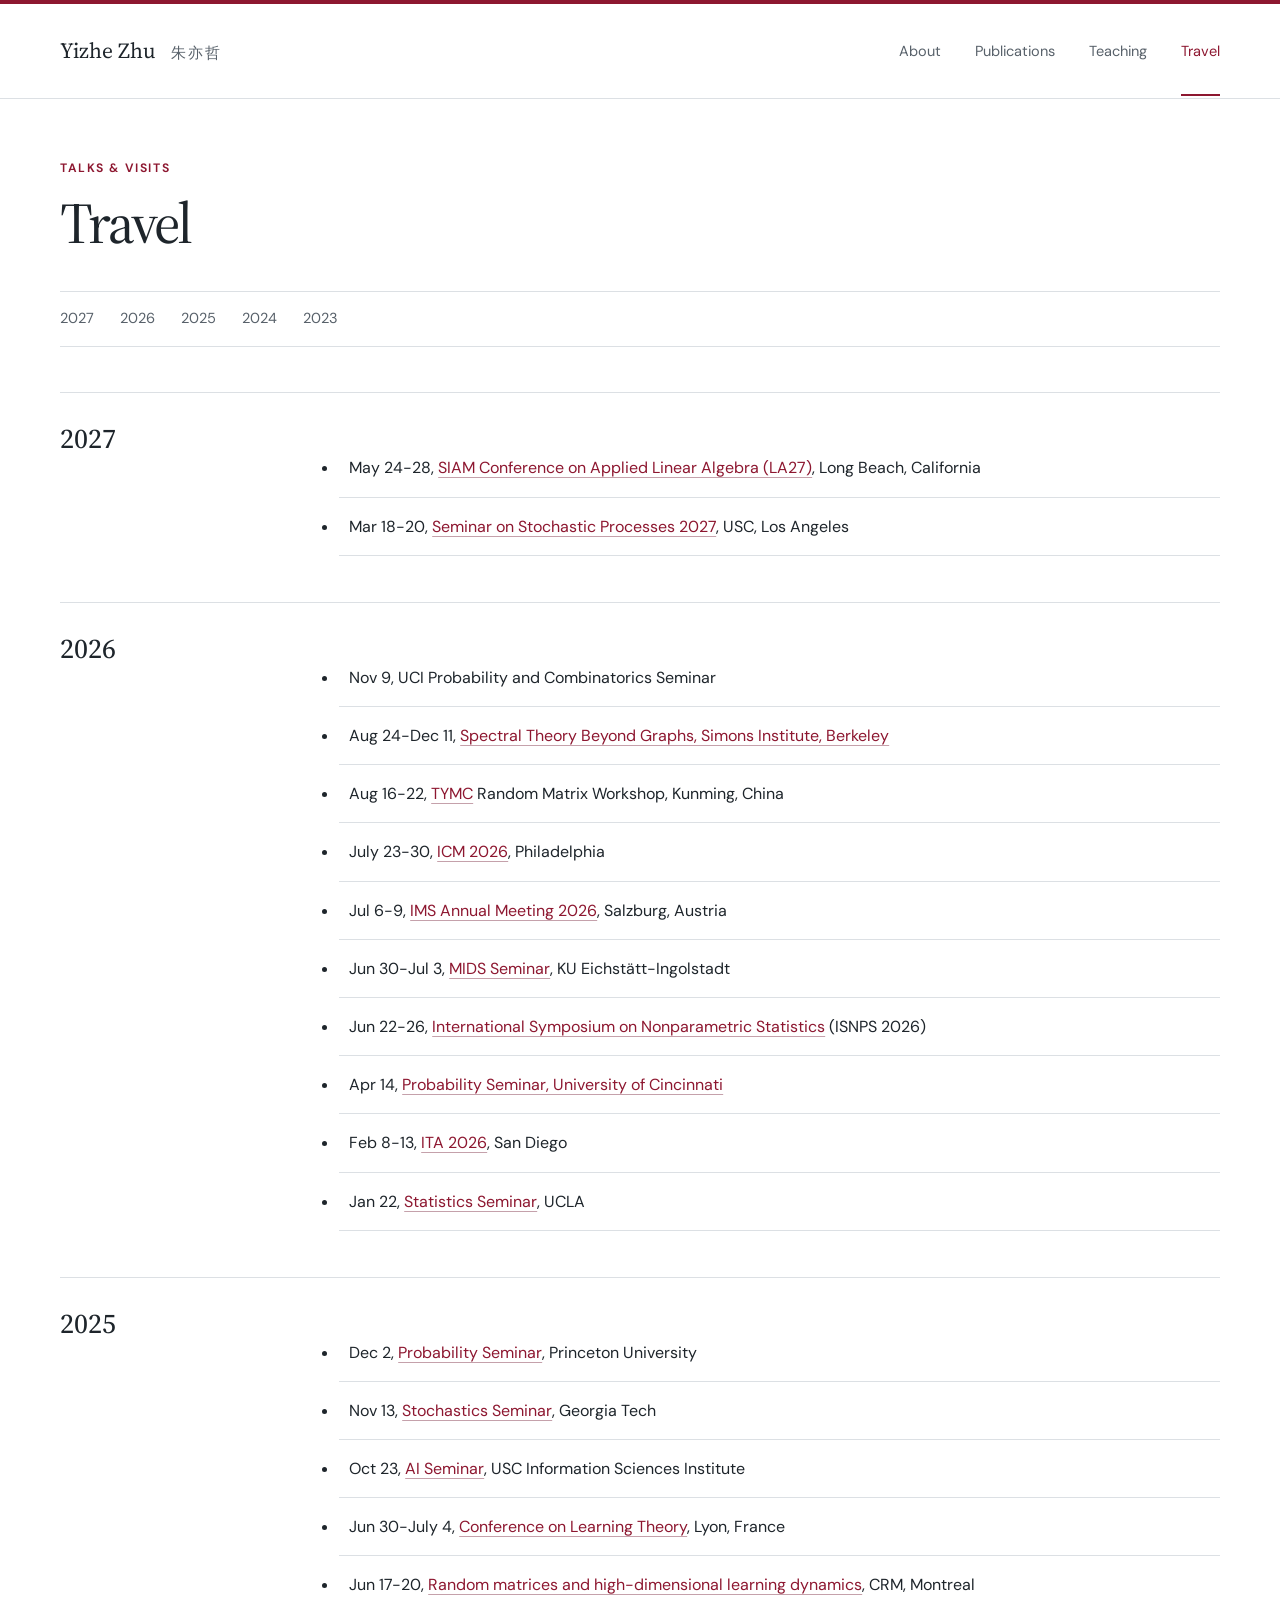
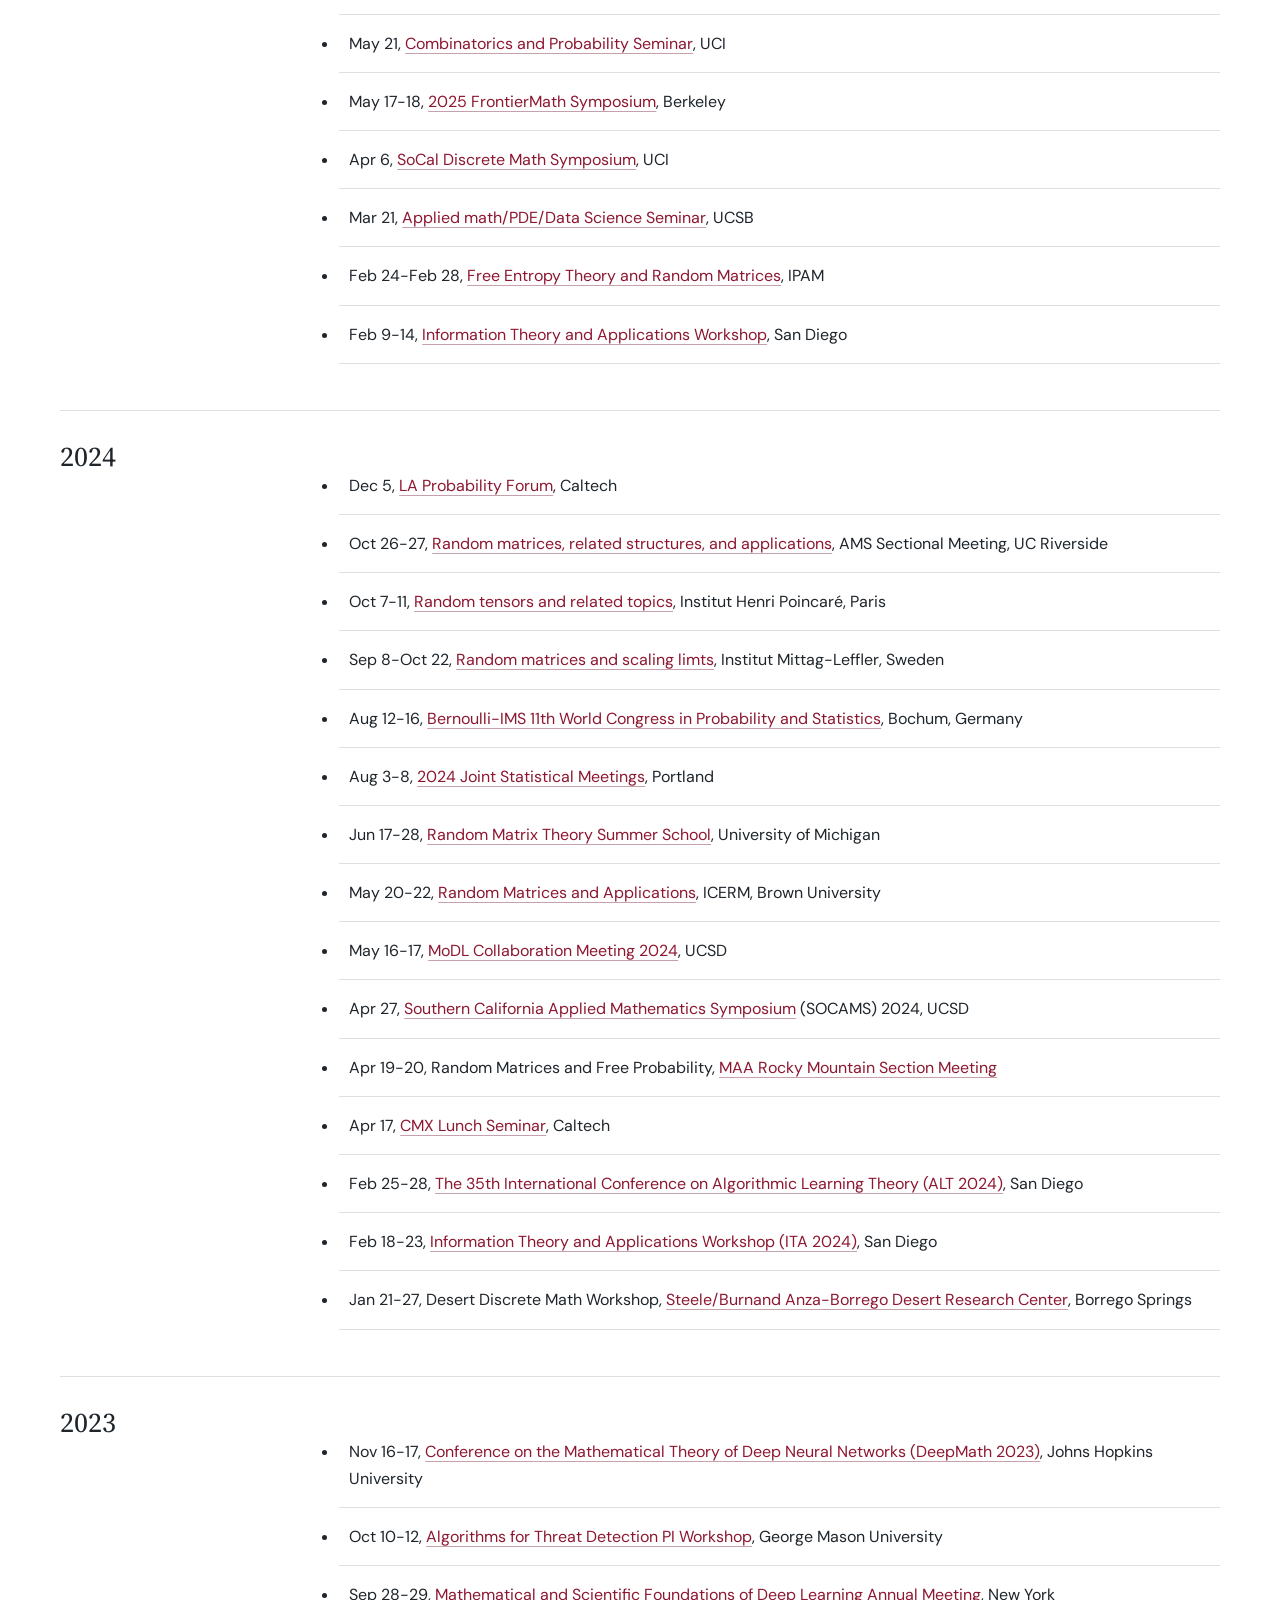
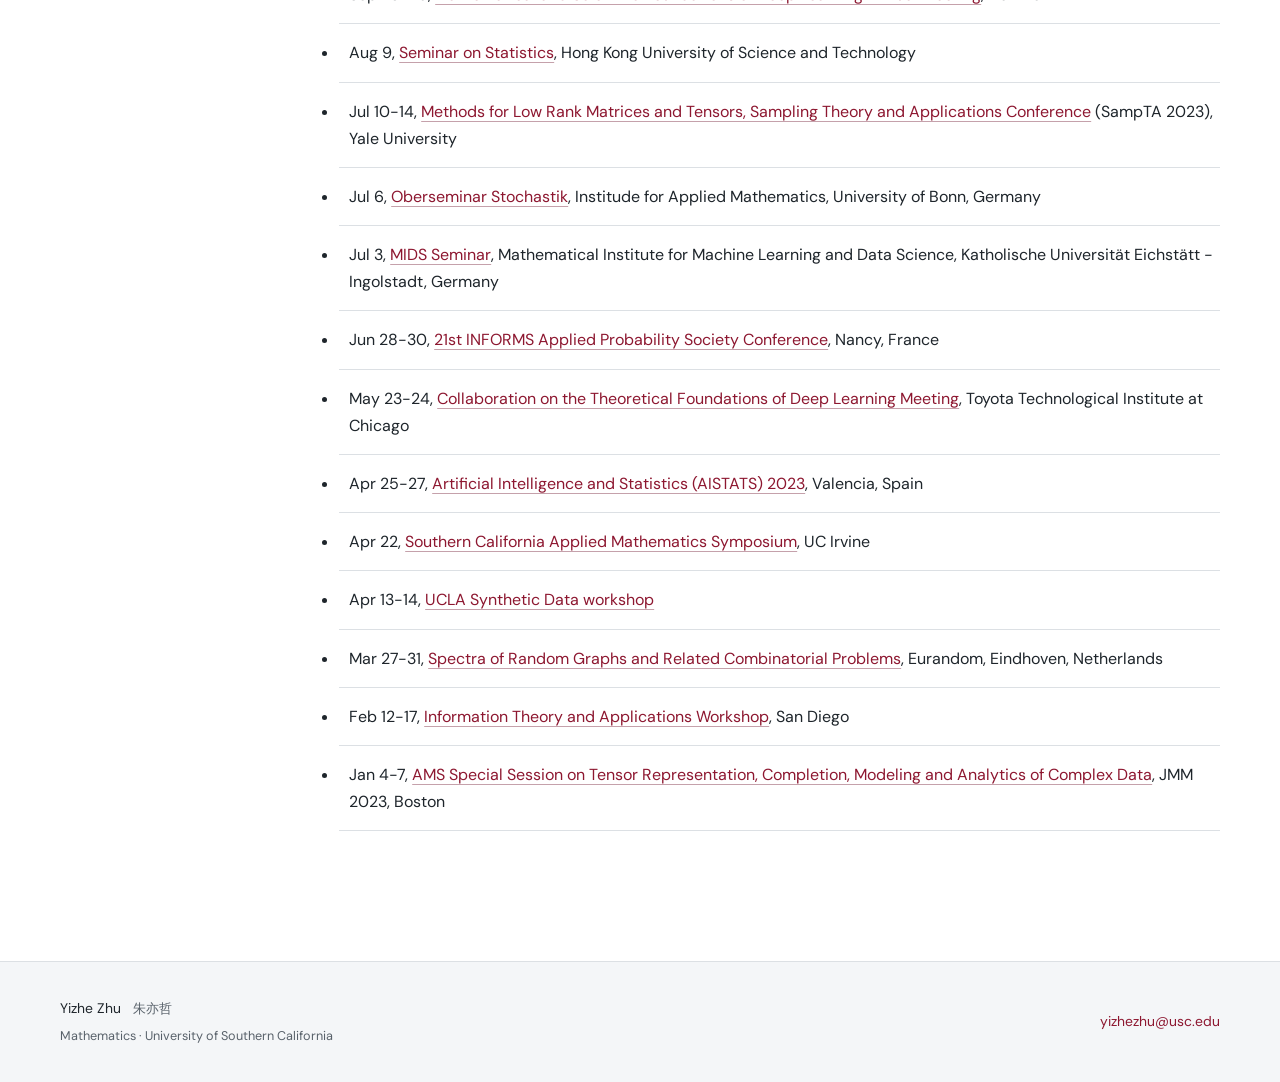
==== commit f9c321cd: "Add SSP 2027 and SIAM LA27 to travel" ====
--- a/travel.html
+++ b/travel.html
@@ -11,4 +11,4 @@
 <body><a class="skip-link" href="#main">Skip to content</a><header class="site-header"><div class="shell header-inner">
     <a class="wordmark" href="index.html">Yizhe Zhu <span lang="zh">朱亦哲</span></a>
     <nav aria-label="Main navigation"><a href="index.html">About</a><a href="publications.html">Publications</a><a href="teaching.html">Teaching</a><a href="travel.html" aria-current="page">Travel</a></nav>
-  </div></header><main id="main" class="shell"><div class="page-heading"><p class="eyebrow">Talks & visits</p><h1>Travel</h1></div><nav class="section-nav" aria-label="Travel years"><a href="#year-2026">2026</a><a href="#year-2025">2025</a><a href="#year-2024">2024</a><a href="#year-2023">2023</a></nav><div class="page-content"><section class="term" id="year-2026"><h2>2026</h2><div><ul class="travel-list"><li>Nov 9, UCI Probability and Combinatorics Seminar</li><li>Aug 24-Dec 11, <a href="https://simons.berkeley.edu/programs/spectral-theory-beyond-graphs">Spectral Theory Beyond Graphs, Simons Institute, Berkeley</a></li><li>Aug 16-22, <a href="http://tianyuan.amss.ac.cn/en/">TYMC</a> Random Matrix Workshop, Kunming, China</li><li>July 23-30, <a href="https://www.mathunion.org/icm/icm-2026">ICM 2026</a>, Philadelphia</li><li>Jul 6-9, <a href="https://ims2026.github.io/IMS2026/">IMS Annual Meeting 2026</a>, Salzburg, Austria</li><li>Jun 30-Jul 3, <a href="https://www.ku.de/en/the-ku/faculties/mgf/departments/mids/mids-seminar">MIDS Seminar</a>, KU Eichstätt-Ingolstadt</li><li>Jun 22-26, <a href="https://easyconferences.eu/isnps2026/">International Symposium on Nonparametric Statistics</a> (ISNPS 2026)</li><li>Apr 14, <a href="https://sites.google.com/view/uc-probability-seminar-24f25s/home">Probability Seminar, University of Cincinnati</a></li><li>Feb 8-13, <a href="https://ita.ucsd.edu/workshop/">ITA 2026</a>, San Diego</li><li>Jan 22, <a href="https://statistics.ucla.edu/index.php/events/seminars/">Statistics Seminar</a>, UCLA</li></ul></div></section><section class="term" id="year-2025"><h2>2025</h2><div><ul class="travel-list"><li>Dec 2, <a href="https://www.math.princeton.edu/events/extreme-singular-values-sparse-random-rectangular-matrices-2025-12-02t200000">Probability Seminar</a>, Princeton University</li><li>Nov 13, <a href="https://math.gatech.edu/seminars-colloquia/series/stochastics-seminar/yizhe-zhu-20251113">Stochastics Seminar</a>, Georgia Tech</li><li>Oct 23, <a href="https://www.isi.edu/ai/events/6452/differentially-private-synthetic-data-generation/">AI Seminar</a>, USC Information Sciences Institute</li><li>Jun 30-July 4, <a href="https://learningtheory.org/colt2025/">Conference on Learning Theory</a>, Lyon, France</li><li>Jun 17-20, <a href="https://www.crmath.ca/en/activities/#/type/activity/id/3996">Random matrices and high-dimensional learning dynamics</a>, CRM, Montreal</li><li>May 21, <a href="https://www.math.uci.edu/node/38346">Combinatorics and Probability Seminar</a>, UCI</li><li>May 17-18, <a href="https://frontiermath-symposium.epoch.ai/">2025 FrontierMath Symposium</a>, Berkeley</li><li>Apr 6, <a href="https://sites.google.com/view/socaldm2025/home">SoCal Discrete Math Symposium</a>, UCI</li><li>Mar 21, <a href="https://sites.google.com/site/ucsbpdeappliedmathseminar/">Applied math/PDE/Data Science Seminar</a>, UCSB</li><li>Feb 24-Feb 28, <a href="https://www.ipam.ucla.edu/programs/workshops/free-entropy-theory-and-random-matrices/">Free Entropy Theory and Random Matrices</a>, IPAM</li><li>Feb 9-14, <a href="https://ita.ucsd.edu/">Information Theory and Applications Workshop</a>, San Diego</li></ul></div></section><section class="term" id="year-2024"><h2>2024</h2><div><ul class="travel-list"><li>Dec 5, <a href="https://sites.google.com/view/la-probability-forum/home">LA Probability Forum</a>, Caltech</li><li>Oct 26-27, <a href="https://www.ams.org/meetings/sectional/2304_special.html">Random matrices, related structures, and applications</a>, AMS Sectional Meeting, UC Riverside</li><li>Oct 7-11, <a href="https://indico.math.cnrs.fr/event/9889/">Random tensors and related topics</a>, Institut Henri Poincaré, Paris</li><li>Sep 8-Oct 22, <a href="https://www.mittag-leffler.se/activities/random-matrices-and-scaling-limits-2/">Random matrices and scaling limts</a>, Institut Mittag-Leffler, Sweden</li><li>Aug 12-16, <a href="https://www.bernoulli-ims-worldcongress2024.org/">Bernoulli-IMS 11th World Congress in Probability and Statistics</a>, Bochum, Germany</li><li>Aug 3-8, <a href="https://ww2.amstat.org/meetings/jsm/2024/">2024 Joint Statistical Meetings</a>, Portland</li><li>Jun 17-28, <a href="https://sites.google.com/umich.edu/rmtschool">Random Matrix Theory Summer School</a>, University of Michigan</li><li>May 20-22, <a href="https://icerm.brown.edu/events/htw-24-rma/">Random Matrices and Applications</a>, ICERM, Brown University</li><li>May 16-17, <a href="https://modl-meeting-2024.github.io/">MoDL Collaboration Meeting 2024</a>, UCSD</li><li>Apr 27, <a href="https://2024.socams.org/home">Southern California Applied Mathematics Symposium</a> (SOCAMS) 2024, UCSD</li><li>Apr 19-20, Random Matrices and Free Probability, <a href="https://www.rockymountain.maa.org/events/2024-section-meeting">MAA Rocky Mountain Section Meeting</a></li><li>Apr 17, <a href="http://cmx.caltech.edu/">CMX Lunch Seminar</a>, Caltech</li><li>Feb 25-28, <a href="http://algorithmiclearningtheory.org/alt2024/">The 35th International Conference on Algorithmic Learning Theory (ALT 2024)</a>, San Diego</li><li>Feb 18-23, <a href="https://ita.ucsd.edu/">Information Theory and Applications Workshop (ITA 2024)</a>, San Diego</li><li>Jan 21-27, Desert Discrete Math Workshop, <a href="https://anzaborrego.ucnrs.org/">Steele/Burnand Anza-Borrego Desert Research Center</a>, Borrego Springs</li></ul></div></section><section class="term" id="year-2023"><h2>2023</h2><div><ul class="travel-list"><li>Nov 16-17, <a href="https://deepmath-conference.com/">Conference on the Mathematical Theory of Deep Neural Networks (DeepMath 2023)</a>, Johns Hopkins University</li><li>Oct 10-12, <a href="https://stat.uw.edu/atd2023">Algorithms for Threat Detection PI Workshop</a>, George Mason University</li><li>Sep 28-29, <a href="https://www.simonsfoundation.org/event/mathematical-and-scientific-foundations-of-deep-learning-annual-meeting-2023/">Mathematical and Scientific Foundations of Deep Learning Annual Meeting</a>, New York</li><li>Aug 9, <a href="https://www.math.hkust.edu.hk/intranet/file/?c=seminar_abstract&amp;f=20230720105109_11_Yizhe%20ZHU_0809.pdf">Seminar on Statistics</a>, Hong Kong University of Science and Technology</li><li>Jul 10-14, <a href="https://sampta2023.github.io/speakers/">Methods for Low Rank Matrices and Tensors, Sampling Theory and Applications Conference</a> (SampTA 2023), Yale University</li><li>Jul 6, <a href="https://wt.iam.uni-bonn.de/fileadmin/WT/Inhalt/oberseminar/OldSeminars/20230706_Zhu.pdf">Oberseminar Stochastik</a>, Institude for Applied Mathematics, University of Bonn, Germany</li><li>Jul 3, <a href="https://www.ku.de/en/the-ku/faculties/mgf/departments/mids/mids-seminar">MIDS Seminar</a>, Mathematical Institute for Machine Learning and Data Science, Katholische Universität Eichstätt - Ingolstadt, Germany</li><li>Jun 28-30, <a href="https://informs-aps2023.event.univ-lorraine.fr/">21st INFORMS Applied Probability Society Conference</a>, Nancy, France</li><li>May 23-24, <a href="https://modl-meeting.github.io/#schedule">Collaboration on the Theoretical Foundations of Deep Learning Meeting</a>, Toyota Technological Institute at Chicago</li><li>Apr 25-27, <a href="http://aistats.org/aistats2023/">Artificial Intelligence and Statistics (AISTATS) 2023</a>, Valencia, Spain</li><li>Apr 22, <a href="https://www.socams.org/">Southern California Applied Mathematics Symposium</a>, UC Irvine</li><li>Apr 13-14, <a href="https://ucla-synthetic-data.github.io/">UCLA Synthetic Data workshop</a></li><li>Mar 27-31, <a href="https://www.eurandom.tue.nl/event/yep-xviii-spectra-of-random-graphs-and-related-combinatorial-problems-2/">Spectra of Random Graphs and Related Combinatorial Problems</a>, Eurandom, Eindhoven, Netherlands</li><li>Feb 12-17, <a href="https://ita.ucsd.edu/">Information Theory and Applications Workshop</a>, San Diego</li><li>Jan 4-7, <a href="https://www.jointmathematicsmeetings.org/meetings/national/jmm2023/2270_program_ss19.html#title">AMS Special Session on Tensor Representation, Completion, Modeling and Analytics of Complex Data</a>, JMM 2023, Boston</li></ul></div></section></div></main><footer class="site-footer"><div class="shell footer-inner"><p>Yizhe Zhu <span lang="zh">朱亦哲</span><span class="footer-affiliation">Mathematics · University of Southern California</span></p><a href="mailto:yizhezhu@usc.edu">yizhezhu@usc.edu</a></div></footer></body></html>
+  </div></header><main id="main" class="shell"><div class="page-heading"><p class="eyebrow">Talks & visits</p><h1>Travel</h1></div><nav class="section-nav" aria-label="Travel years"><a href="#year-2027">2027</a><a href="#year-2026">2026</a><a href="#year-2025">2025</a><a href="#year-2024">2024</a><a href="#year-2023">2023</a></nav><div class="page-content"><section class="term" id="year-2027"><h2>2027</h2><div><ul class="travel-list"><li>May 24-28, <a href="https://www.siam.org/conferences-events/siam-conferences/la27/">SIAM Conference on Applied Linear Algebra (LA27)</a>, Long Beach, California</li><li>Mar 18-20, <a href="https://www.stevenheilman.org/ssp2027.html">Seminar on Stochastic Processes 2027</a>, USC, Los Angeles</li></ul></div></section><section class="term" id="year-2026"><h2>2026</h2><div><ul class="travel-list"><li>Nov 9, UCI Probability and Combinatorics Seminar</li><li>Aug 24-Dec 11, <a href="https://simons.berkeley.edu/programs/spectral-theory-beyond-graphs">Spectral Theory Beyond Graphs, Simons Institute, Berkeley</a></li><li>Aug 16-22, <a href="http://tianyuan.amss.ac.cn/en/">TYMC</a> Random Matrix Workshop, Kunming, China</li><li>July 23-30, <a href="https://www.mathunion.org/icm/icm-2026">ICM 2026</a>, Philadelphia</li><li>Jul 6-9, <a href="https://ims2026.github.io/IMS2026/">IMS Annual Meeting 2026</a>, Salzburg, Austria</li><li>Jun 30-Jul 3, <a href="https://www.ku.de/en/the-ku/faculties/mgf/departments/mids/mids-seminar">MIDS Seminar</a>, KU Eichstätt-Ingolstadt</li><li>Jun 22-26, <a href="https://easyconferences.eu/isnps2026/">International Symposium on Nonparametric Statistics</a> (ISNPS 2026)</li><li>Apr 14, <a href="https://sites.google.com/view/uc-probability-seminar-24f25s/home">Probability Seminar, University of Cincinnati</a></li><li>Feb 8-13, <a href="https://ita.ucsd.edu/workshop/">ITA 2026</a>, San Diego</li><li>Jan 22, <a href="https://statistics.ucla.edu/index.php/events/seminars/">Statistics Seminar</a>, UCLA</li></ul></div></section><section class="term" id="year-2025"><h2>2025</h2><div><ul class="travel-list"><li>Dec 2, <a href="https://www.math.princeton.edu/events/extreme-singular-values-sparse-random-rectangular-matrices-2025-12-02t200000">Probability Seminar</a>, Princeton University</li><li>Nov 13, <a href="https://math.gatech.edu/seminars-colloquia/series/stochastics-seminar/yizhe-zhu-20251113">Stochastics Seminar</a>, Georgia Tech</li><li>Oct 23, <a href="https://www.isi.edu/ai/events/6452/differentially-private-synthetic-data-generation/">AI Seminar</a>, USC Information Sciences Institute</li><li>Jun 30-July 4, <a href="https://learningtheory.org/colt2025/">Conference on Learning Theory</a>, Lyon, France</li><li>Jun 17-20, <a href="https://www.crmath.ca/en/activities/#/type/activity/id/3996">Random matrices and high-dimensional learning dynamics</a>, CRM, Montreal</li><li>May 21, <a href="https://www.math.uci.edu/node/38346">Combinatorics and Probability Seminar</a>, UCI</li><li>May 17-18, <a href="https://frontiermath-symposium.epoch.ai/">2025 FrontierMath Symposium</a>, Berkeley</li><li>Apr 6, <a href="https://sites.google.com/view/socaldm2025/home">SoCal Discrete Math Symposium</a>, UCI</li><li>Mar 21, <a href="https://sites.google.com/site/ucsbpdeappliedmathseminar/">Applied math/PDE/Data Science Seminar</a>, UCSB</li><li>Feb 24-Feb 28, <a href="https://www.ipam.ucla.edu/programs/workshops/free-entropy-theory-and-random-matrices/">Free Entropy Theory and Random Matrices</a>, IPAM</li><li>Feb 9-14, <a href="https://ita.ucsd.edu/">Information Theory and Applications Workshop</a>, San Diego</li></ul></div></section><section class="term" id="year-2024"><h2>2024</h2><div><ul class="travel-list"><li>Dec 5, <a href="https://sites.google.com/view/la-probability-forum/home">LA Probability Forum</a>, Caltech</li><li>Oct 26-27, <a href="https://www.ams.org/meetings/sectional/2304_special.html">Random matrices, related structures, and applications</a>, AMS Sectional Meeting, UC Riverside</li><li>Oct 7-11, <a href="https://indico.math.cnrs.fr/event/9889/">Random tensors and related topics</a>, Institut Henri Poincaré, Paris</li><li>Sep 8-Oct 22, <a href="https://www.mittag-leffler.se/activities/random-matrices-and-scaling-limits-2/">Random matrices and scaling limts</a>, Institut Mittag-Leffler, Sweden</li><li>Aug 12-16, <a href="https://www.bernoulli-ims-worldcongress2024.org/">Bernoulli-IMS 11th World Congress in Probability and Statistics</a>, Bochum, Germany</li><li>Aug 3-8, <a href="https://ww2.amstat.org/meetings/jsm/2024/">2024 Joint Statistical Meetings</a>, Portland</li><li>Jun 17-28, <a href="https://sites.google.com/umich.edu/rmtschool">Random Matrix Theory Summer School</a>, University of Michigan</li><li>May 20-22, <a href="https://icerm.brown.edu/events/htw-24-rma/">Random Matrices and Applications</a>, ICERM, Brown University</li><li>May 16-17, <a href="https://modl-meeting-2024.github.io/">MoDL Collaboration Meeting 2024</a>, UCSD</li><li>Apr 27, <a href="https://2024.socams.org/home">Southern California Applied Mathematics Symposium</a> (SOCAMS) 2024, UCSD</li><li>Apr 19-20, Random Matrices and Free Probability, <a href="https://www.rockymountain.maa.org/events/2024-section-meeting">MAA Rocky Mountain Section Meeting</a></li><li>Apr 17, <a href="http://cmx.caltech.edu/">CMX Lunch Seminar</a>, Caltech</li><li>Feb 25-28, <a href="http://algorithmiclearningtheory.org/alt2024/">The 35th International Conference on Algorithmic Learning Theory (ALT 2024)</a>, San Diego</li><li>Feb 18-23, <a href="https://ita.ucsd.edu/">Information Theory and Applications Workshop (ITA 2024)</a>, San Diego</li><li>Jan 21-27, Desert Discrete Math Workshop, <a href="https://anzaborrego.ucnrs.org/">Steele/Burnand Anza-Borrego Desert Research Center</a>, Borrego Springs</li></ul></div></section><section class="term" id="year-2023"><h2>2023</h2><div><ul class="travel-list"><li>Nov 16-17, <a href="https://deepmath-conference.com/">Conference on the Mathematical Theory of Deep Neural Networks (DeepMath 2023)</a>, Johns Hopkins University</li><li>Oct 10-12, <a href="https://stat.uw.edu/atd2023">Algorithms for Threat Detection PI Workshop</a>, George Mason University</li><li>Sep 28-29, <a href="https://www.simonsfoundation.org/event/mathematical-and-scientific-foundations-of-deep-learning-annual-meeting-2023/">Mathematical and Scientific Foundations of Deep Learning Annual Meeting</a>, New York</li><li>Aug 9, <a href="https://www.math.hkust.edu.hk/intranet/file/?c=seminar_abstract&amp;f=20230720105109_11_Yizhe%20ZHU_0809.pdf">Seminar on Statistics</a>, Hong Kong University of Science and Technology</li><li>Jul 10-14, <a href="https://sampta2023.github.io/speakers/">Methods for Low Rank Matrices and Tensors, Sampling Theory and Applications Conference</a> (SampTA 2023), Yale University</li><li>Jul 6, <a href="https://wt.iam.uni-bonn.de/fileadmin/WT/Inhalt/oberseminar/OldSeminars/20230706_Zhu.pdf">Oberseminar Stochastik</a>, Institude for Applied Mathematics, University of Bonn, Germany</li><li>Jul 3, <a href="https://www.ku.de/en/the-ku/faculties/mgf/departments/mids/mids-seminar">MIDS Seminar</a>, Mathematical Institute for Machine Learning and Data Science, Katholische Universität Eichstätt - Ingolstadt, Germany</li><li>Jun 28-30, <a href="https://informs-aps2023.event.univ-lorraine.fr/">21st INFORMS Applied Probability Society Conference</a>, Nancy, France</li><li>May 23-24, <a href="https://modl-meeting.github.io/#schedule">Collaboration on the Theoretical Foundations of Deep Learning Meeting</a>, Toyota Technological Institute at Chicago</li><li>Apr 25-27, <a href="http://aistats.org/aistats2023/">Artificial Intelligence and Statistics (AISTATS) 2023</a>, Valencia, Spain</li><li>Apr 22, <a href="https://www.socams.org/">Southern California Applied Mathematics Symposium</a>, UC Irvine</li><li>Apr 13-14, <a href="https://ucla-synthetic-data.github.io/">UCLA Synthetic Data workshop</a></li><li>Mar 27-31, <a href="https://www.eurandom.tue.nl/event/yep-xviii-spectra-of-random-graphs-and-related-combinatorial-problems-2/">Spectra of Random Graphs and Related Combinatorial Problems</a>, Eurandom, Eindhoven, Netherlands</li><li>Feb 12-17, <a href="https://ita.ucsd.edu/">Information Theory and Applications Workshop</a>, San Diego</li><li>Jan 4-7, <a href="https://www.jointmathematicsmeetings.org/meetings/national/jmm2023/2270_program_ss19.html#title">AMS Special Session on Tensor Representation, Completion, Modeling and Analytics of Complex Data</a>, JMM 2023, Boston</li></ul></div></section></div></main><footer class="site-footer"><div class="shell footer-inner"><p>Yizhe Zhu <span lang="zh">朱亦哲</span><span class="footer-affiliation">Mathematics · University of Southern California</span></p><a href="mailto:yizhezhu@usc.edu">yizhezhu@usc.edu</a></div></footer></body></html>
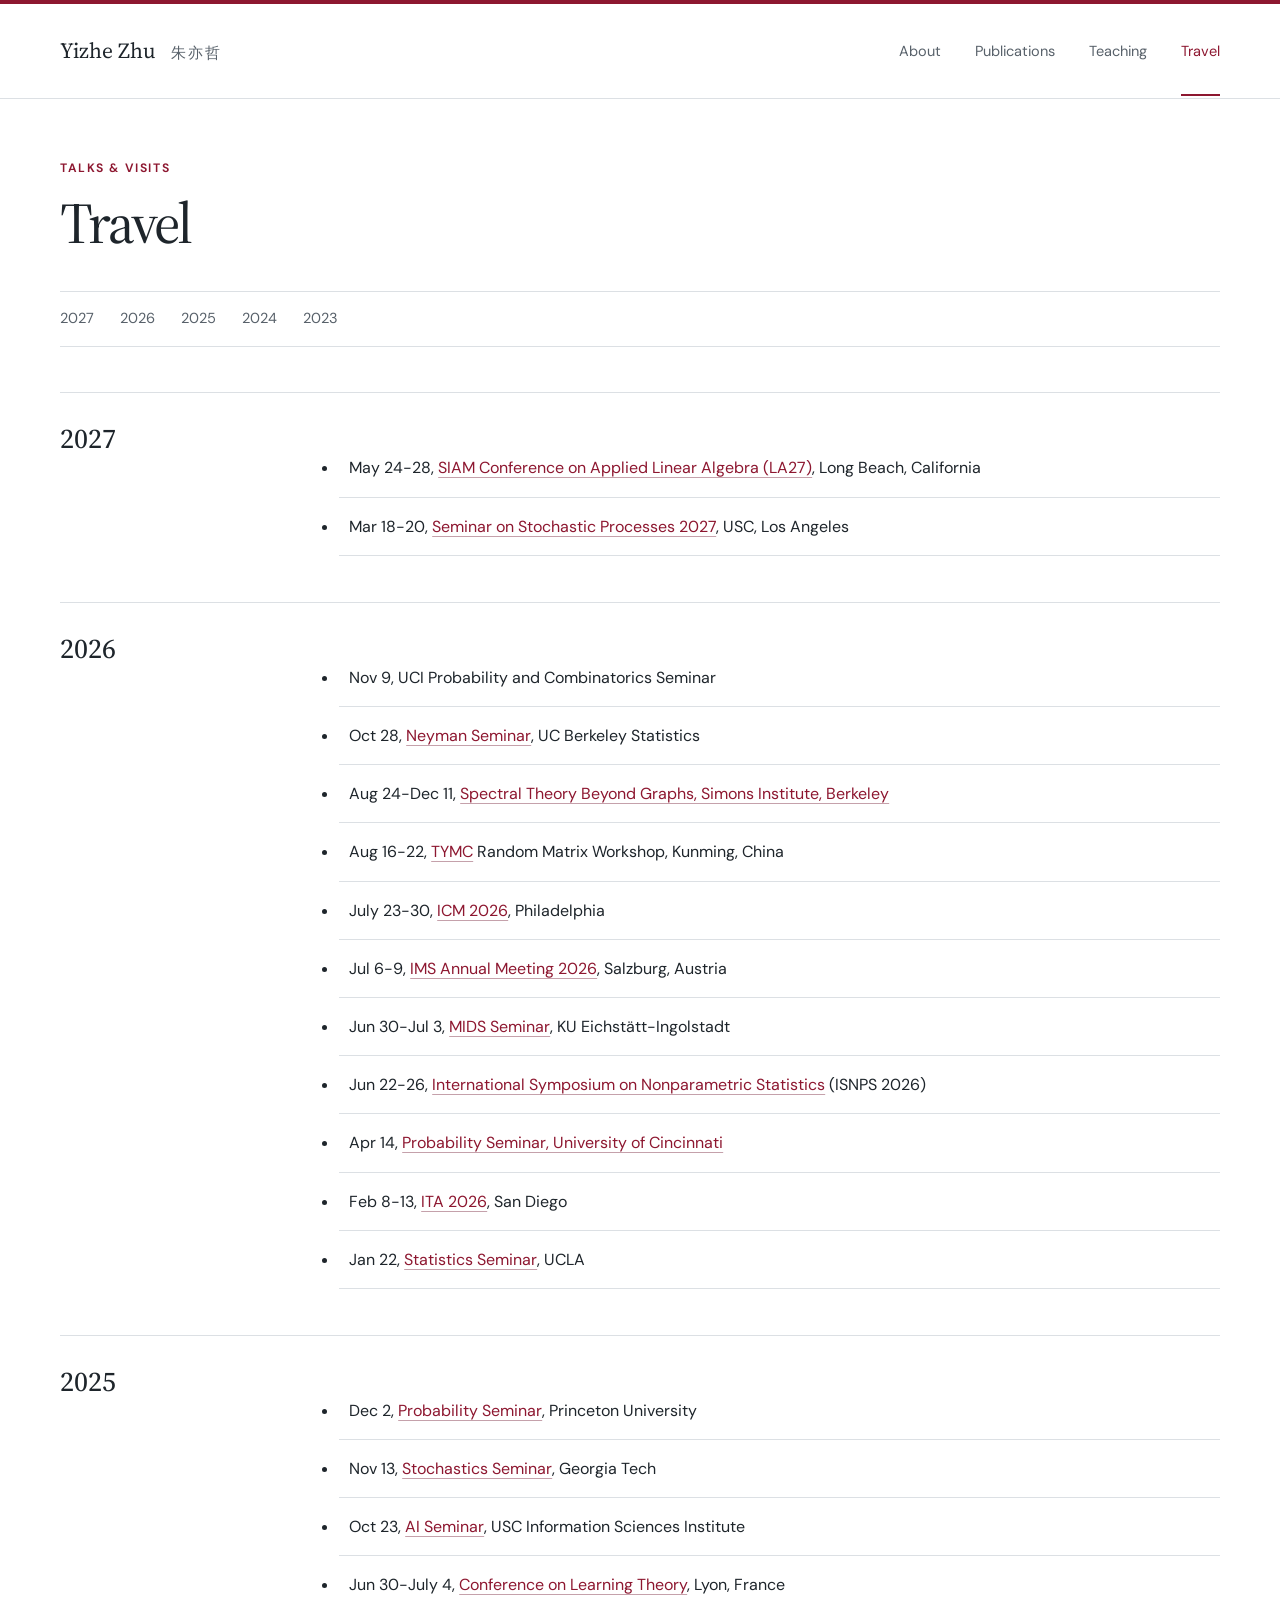
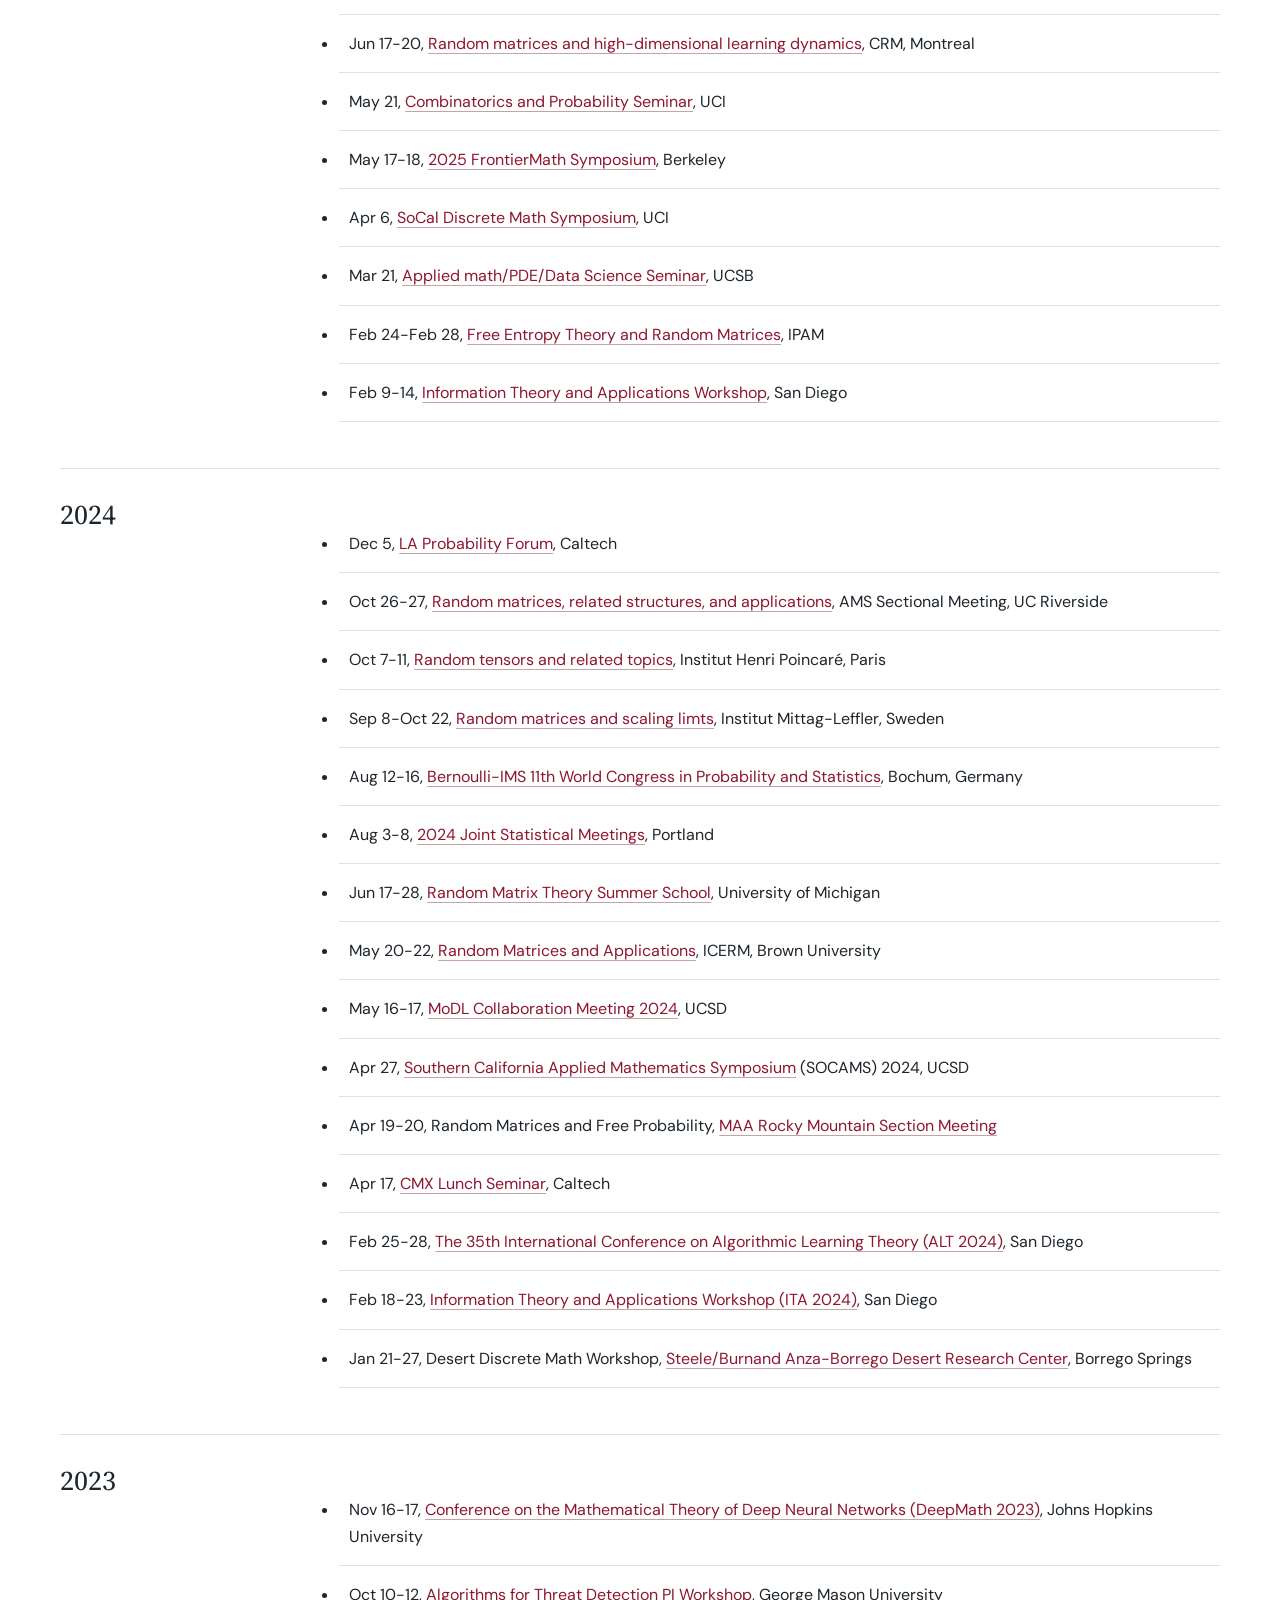
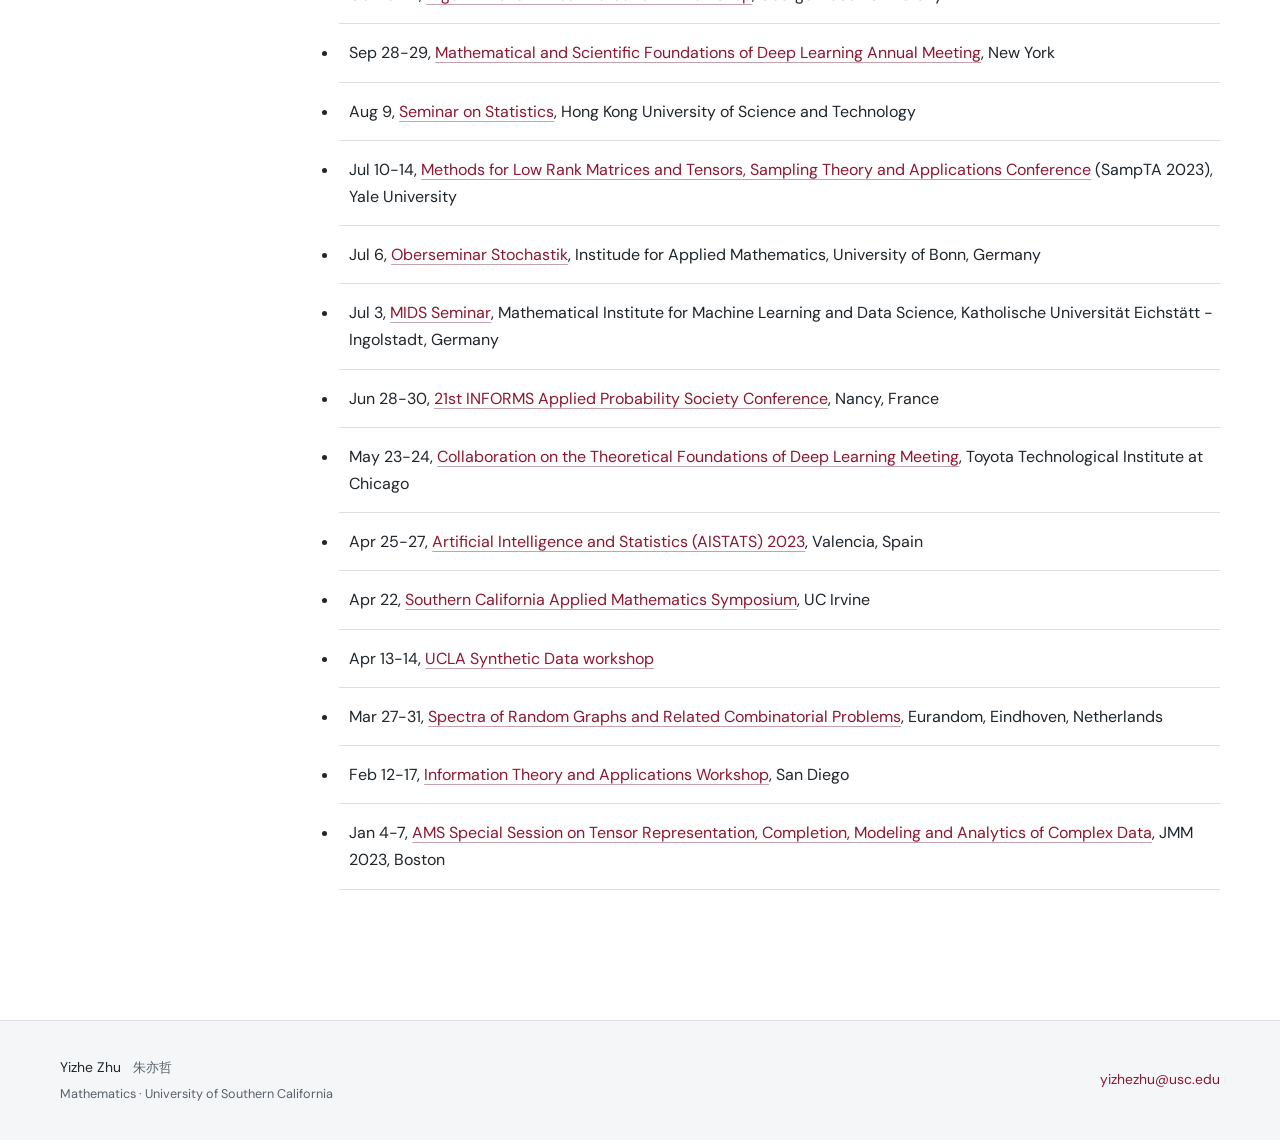
==== commit 3472586e: "Add October 28 Berkeley Neyman Seminar to travel" ====
--- a/travel.html
+++ b/travel.html
@@ -11,4 +11,4 @@
 <body><a class="skip-link" href="#main">Skip to content</a><header class="site-header"><div class="shell header-inner">
     <a class="wordmark" href="index.html">Yizhe Zhu <span lang="zh">朱亦哲</span></a>
     <nav aria-label="Main navigation"><a href="index.html">About</a><a href="publications.html">Publications</a><a href="teaching.html">Teaching</a><a href="travel.html" aria-current="page">Travel</a></nav>
-  </div></header><main id="main" class="shell"><div class="page-heading"><p class="eyebrow">Talks & visits</p><h1>Travel</h1></div><nav class="section-nav" aria-label="Travel years"><a href="#year-2027">2027</a><a href="#year-2026">2026</a><a href="#year-2025">2025</a><a href="#year-2024">2024</a><a href="#year-2023">2023</a></nav><div class="page-content"><section class="term" id="year-2027"><h2>2027</h2><div><ul class="travel-list"><li>May 24-28, <a href="https://www.siam.org/conferences-events/siam-conferences/la27/">SIAM Conference on Applied Linear Algebra (LA27)</a>, Long Beach, California</li><li>Mar 18-20, <a href="https://www.stevenheilman.org/ssp2027.html">Seminar on Stochastic Processes 2027</a>, USC, Los Angeles</li></ul></div></section><section class="term" id="year-2026"><h2>2026</h2><div><ul class="travel-list"><li>Nov 9, UCI Probability and Combinatorics Seminar</li><li>Aug 24-Dec 11, <a href="https://simons.berkeley.edu/programs/spectral-theory-beyond-graphs">Spectral Theory Beyond Graphs, Simons Institute, Berkeley</a></li><li>Aug 16-22, <a href="http://tianyuan.amss.ac.cn/en/">TYMC</a> Random Matrix Workshop, Kunming, China</li><li>July 23-30, <a href="https://www.mathunion.org/icm/icm-2026">ICM 2026</a>, Philadelphia</li><li>Jul 6-9, <a href="https://ims2026.github.io/IMS2026/">IMS Annual Meeting 2026</a>, Salzburg, Austria</li><li>Jun 30-Jul 3, <a href="https://www.ku.de/en/the-ku/faculties/mgf/departments/mids/mids-seminar">MIDS Seminar</a>, KU Eichstätt-Ingolstadt</li><li>Jun 22-26, <a href="https://easyconferences.eu/isnps2026/">International Symposium on Nonparametric Statistics</a> (ISNPS 2026)</li><li>Apr 14, <a href="https://sites.google.com/view/uc-probability-seminar-24f25s/home">Probability Seminar, University of Cincinnati</a></li><li>Feb 8-13, <a href="https://ita.ucsd.edu/workshop/">ITA 2026</a>, San Diego</li><li>Jan 22, <a href="https://statistics.ucla.edu/index.php/events/seminars/">Statistics Seminar</a>, UCLA</li></ul></div></section><section class="term" id="year-2025"><h2>2025</h2><div><ul class="travel-list"><li>Dec 2, <a href="https://www.math.princeton.edu/events/extreme-singular-values-sparse-random-rectangular-matrices-2025-12-02t200000">Probability Seminar</a>, Princeton University</li><li>Nov 13, <a href="https://math.gatech.edu/seminars-colloquia/series/stochastics-seminar/yizhe-zhu-20251113">Stochastics Seminar</a>, Georgia Tech</li><li>Oct 23, <a href="https://www.isi.edu/ai/events/6452/differentially-private-synthetic-data-generation/">AI Seminar</a>, USC Information Sciences Institute</li><li>Jun 30-July 4, <a href="https://learningtheory.org/colt2025/">Conference on Learning Theory</a>, Lyon, France</li><li>Jun 17-20, <a href="https://www.crmath.ca/en/activities/#/type/activity/id/3996">Random matrices and high-dimensional learning dynamics</a>, CRM, Montreal</li><li>May 21, <a href="https://www.math.uci.edu/node/38346">Combinatorics and Probability Seminar</a>, UCI</li><li>May 17-18, <a href="https://frontiermath-symposium.epoch.ai/">2025 FrontierMath Symposium</a>, Berkeley</li><li>Apr 6, <a href="https://sites.google.com/view/socaldm2025/home">SoCal Discrete Math Symposium</a>, UCI</li><li>Mar 21, <a href="https://sites.google.com/site/ucsbpdeappliedmathseminar/">Applied math/PDE/Data Science Seminar</a>, UCSB</li><li>Feb 24-Feb 28, <a href="https://www.ipam.ucla.edu/programs/workshops/free-entropy-theory-and-random-matrices/">Free Entropy Theory and Random Matrices</a>, IPAM</li><li>Feb 9-14, <a href="https://ita.ucsd.edu/">Information Theory and Applications Workshop</a>, San Diego</li></ul></div></section><section class="term" id="year-2024"><h2>2024</h2><div><ul class="travel-list"><li>Dec 5, <a href="https://sites.google.com/view/la-probability-forum/home">LA Probability Forum</a>, Caltech</li><li>Oct 26-27, <a href="https://www.ams.org/meetings/sectional/2304_special.html">Random matrices, related structures, and applications</a>, AMS Sectional Meeting, UC Riverside</li><li>Oct 7-11, <a href="https://indico.math.cnrs.fr/event/9889/">Random tensors and related topics</a>, Institut Henri Poincaré, Paris</li><li>Sep 8-Oct 22, <a href="https://www.mittag-leffler.se/activities/random-matrices-and-scaling-limits-2/">Random matrices and scaling limts</a>, Institut Mittag-Leffler, Sweden</li><li>Aug 12-16, <a href="https://www.bernoulli-ims-worldcongress2024.org/">Bernoulli-IMS 11th World Congress in Probability and Statistics</a>, Bochum, Germany</li><li>Aug 3-8, <a href="https://ww2.amstat.org/meetings/jsm/2024/">2024 Joint Statistical Meetings</a>, Portland</li><li>Jun 17-28, <a href="https://sites.google.com/umich.edu/rmtschool">Random Matrix Theory Summer School</a>, University of Michigan</li><li>May 20-22, <a href="https://icerm.brown.edu/events/htw-24-rma/">Random Matrices and Applications</a>, ICERM, Brown University</li><li>May 16-17, <a href="https://modl-meeting-2024.github.io/">MoDL Collaboration Meeting 2024</a>, UCSD</li><li>Apr 27, <a href="https://2024.socams.org/home">Southern California Applied Mathematics Symposium</a> (SOCAMS) 2024, UCSD</li><li>Apr 19-20, Random Matrices and Free Probability, <a href="https://www.rockymountain.maa.org/events/2024-section-meeting">MAA Rocky Mountain Section Meeting</a></li><li>Apr 17, <a href="http://cmx.caltech.edu/">CMX Lunch Seminar</a>, Caltech</li><li>Feb 25-28, <a href="http://algorithmiclearningtheory.org/alt2024/">The 35th International Conference on Algorithmic Learning Theory (ALT 2024)</a>, San Diego</li><li>Feb 18-23, <a href="https://ita.ucsd.edu/">Information Theory and Applications Workshop (ITA 2024)</a>, San Diego</li><li>Jan 21-27, Desert Discrete Math Workshop, <a href="https://anzaborrego.ucnrs.org/">Steele/Burnand Anza-Borrego Desert Research Center</a>, Borrego Springs</li></ul></div></section><section class="term" id="year-2023"><h2>2023</h2><div><ul class="travel-list"><li>Nov 16-17, <a href="https://deepmath-conference.com/">Conference on the Mathematical Theory of Deep Neural Networks (DeepMath 2023)</a>, Johns Hopkins University</li><li>Oct 10-12, <a href="https://stat.uw.edu/atd2023">Algorithms for Threat Detection PI Workshop</a>, George Mason University</li><li>Sep 28-29, <a href="https://www.simonsfoundation.org/event/mathematical-and-scientific-foundations-of-deep-learning-annual-meeting-2023/">Mathematical and Scientific Foundations of Deep Learning Annual Meeting</a>, New York</li><li>Aug 9, <a href="https://www.math.hkust.edu.hk/intranet/file/?c=seminar_abstract&amp;f=20230720105109_11_Yizhe%20ZHU_0809.pdf">Seminar on Statistics</a>, Hong Kong University of Science and Technology</li><li>Jul 10-14, <a href="https://sampta2023.github.io/speakers/">Methods for Low Rank Matrices and Tensors, Sampling Theory and Applications Conference</a> (SampTA 2023), Yale University</li><li>Jul 6, <a href="https://wt.iam.uni-bonn.de/fileadmin/WT/Inhalt/oberseminar/OldSeminars/20230706_Zhu.pdf">Oberseminar Stochastik</a>, Institude for Applied Mathematics, University of Bonn, Germany</li><li>Jul 3, <a href="https://www.ku.de/en/the-ku/faculties/mgf/departments/mids/mids-seminar">MIDS Seminar</a>, Mathematical Institute for Machine Learning and Data Science, Katholische Universität Eichstätt - Ingolstadt, Germany</li><li>Jun 28-30, <a href="https://informs-aps2023.event.univ-lorraine.fr/">21st INFORMS Applied Probability Society Conference</a>, Nancy, France</li><li>May 23-24, <a href="https://modl-meeting.github.io/#schedule">Collaboration on the Theoretical Foundations of Deep Learning Meeting</a>, Toyota Technological Institute at Chicago</li><li>Apr 25-27, <a href="http://aistats.org/aistats2023/">Artificial Intelligence and Statistics (AISTATS) 2023</a>, Valencia, Spain</li><li>Apr 22, <a href="https://www.socams.org/">Southern California Applied Mathematics Symposium</a>, UC Irvine</li><li>Apr 13-14, <a href="https://ucla-synthetic-data.github.io/">UCLA Synthetic Data workshop</a></li><li>Mar 27-31, <a href="https://www.eurandom.tue.nl/event/yep-xviii-spectra-of-random-graphs-and-related-combinatorial-problems-2/">Spectra of Random Graphs and Related Combinatorial Problems</a>, Eurandom, Eindhoven, Netherlands</li><li>Feb 12-17, <a href="https://ita.ucsd.edu/">Information Theory and Applications Workshop</a>, San Diego</li><li>Jan 4-7, <a href="https://www.jointmathematicsmeetings.org/meetings/national/jmm2023/2270_program_ss19.html#title">AMS Special Session on Tensor Representation, Completion, Modeling and Analytics of Complex Data</a>, JMM 2023, Boston</li></ul></div></section></div></main><footer class="site-footer"><div class="shell footer-inner"><p>Yizhe Zhu <span lang="zh">朱亦哲</span><span class="footer-affiliation">Mathematics · University of Southern California</span></p><a href="mailto:yizhezhu@usc.edu">yizhezhu@usc.edu</a></div></footer></body></html>
+  </div></header><main id="main" class="shell"><div class="page-heading"><p class="eyebrow">Talks & visits</p><h1>Travel</h1></div><nav class="section-nav" aria-label="Travel years"><a href="#year-2027">2027</a><a href="#year-2026">2026</a><a href="#year-2025">2025</a><a href="#year-2024">2024</a><a href="#year-2023">2023</a></nav><div class="page-content"><section class="term" id="year-2027"><h2>2027</h2><div><ul class="travel-list"><li>May 24-28, <a href="https://www.siam.org/conferences-events/siam-conferences/la27/">SIAM Conference on Applied Linear Algebra (LA27)</a>, Long Beach, California</li><li>Mar 18-20, <a href="https://www.stevenheilman.org/ssp2027.html">Seminar on Stochastic Processes 2027</a>, USC, Los Angeles</li></ul></div></section><section class="term" id="year-2026"><h2>2026</h2><div><ul class="travel-list"><li>Nov 9, UCI Probability and Combinatorics Seminar</li><li>Oct 28, <a href="https://events.berkeley.edu/neyman-seminar/month/">Neyman Seminar</a>, UC Berkeley Statistics</li><li>Aug 24-Dec 11, <a href="https://simons.berkeley.edu/programs/spectral-theory-beyond-graphs">Spectral Theory Beyond Graphs, Simons Institute, Berkeley</a></li><li>Aug 16-22, <a href="http://tianyuan.amss.ac.cn/en/">TYMC</a> Random Matrix Workshop, Kunming, China</li><li>July 23-30, <a href="https://www.mathunion.org/icm/icm-2026">ICM 2026</a>, Philadelphia</li><li>Jul 6-9, <a href="https://ims2026.github.io/IMS2026/">IMS Annual Meeting 2026</a>, Salzburg, Austria</li><li>Jun 30-Jul 3, <a href="https://www.ku.de/en/the-ku/faculties/mgf/departments/mids/mids-seminar">MIDS Seminar</a>, KU Eichstätt-Ingolstadt</li><li>Jun 22-26, <a href="https://easyconferences.eu/isnps2026/">International Symposium on Nonparametric Statistics</a> (ISNPS 2026)</li><li>Apr 14, <a href="https://sites.google.com/view/uc-probability-seminar-24f25s/home">Probability Seminar, University of Cincinnati</a></li><li>Feb 8-13, <a href="https://ita.ucsd.edu/workshop/">ITA 2026</a>, San Diego</li><li>Jan 22, <a href="https://statistics.ucla.edu/index.php/events/seminars/">Statistics Seminar</a>, UCLA</li></ul></div></section><section class="term" id="year-2025"><h2>2025</h2><div><ul class="travel-list"><li>Dec 2, <a href="https://www.math.princeton.edu/events/extreme-singular-values-sparse-random-rectangular-matrices-2025-12-02t200000">Probability Seminar</a>, Princeton University</li><li>Nov 13, <a href="https://math.gatech.edu/seminars-colloquia/series/stochastics-seminar/yizhe-zhu-20251113">Stochastics Seminar</a>, Georgia Tech</li><li>Oct 23, <a href="https://www.isi.edu/ai/events/6452/differentially-private-synthetic-data-generation/">AI Seminar</a>, USC Information Sciences Institute</li><li>Jun 30-July 4, <a href="https://learningtheory.org/colt2025/">Conference on Learning Theory</a>, Lyon, France</li><li>Jun 17-20, <a href="https://www.crmath.ca/en/activities/#/type/activity/id/3996">Random matrices and high-dimensional learning dynamics</a>, CRM, Montreal</li><li>May 21, <a href="https://www.math.uci.edu/node/38346">Combinatorics and Probability Seminar</a>, UCI</li><li>May 17-18, <a href="https://frontiermath-symposium.epoch.ai/">2025 FrontierMath Symposium</a>, Berkeley</li><li>Apr 6, <a href="https://sites.google.com/view/socaldm2025/home">SoCal Discrete Math Symposium</a>, UCI</li><li>Mar 21, <a href="https://sites.google.com/site/ucsbpdeappliedmathseminar/">Applied math/PDE/Data Science Seminar</a>, UCSB</li><li>Feb 24-Feb 28, <a href="https://www.ipam.ucla.edu/programs/workshops/free-entropy-theory-and-random-matrices/">Free Entropy Theory and Random Matrices</a>, IPAM</li><li>Feb 9-14, <a href="https://ita.ucsd.edu/">Information Theory and Applications Workshop</a>, San Diego</li></ul></div></section><section class="term" id="year-2024"><h2>2024</h2><div><ul class="travel-list"><li>Dec 5, <a href="https://sites.google.com/view/la-probability-forum/home">LA Probability Forum</a>, Caltech</li><li>Oct 26-27, <a href="https://www.ams.org/meetings/sectional/2304_special.html">Random matrices, related structures, and applications</a>, AMS Sectional Meeting, UC Riverside</li><li>Oct 7-11, <a href="https://indico.math.cnrs.fr/event/9889/">Random tensors and related topics</a>, Institut Henri Poincaré, Paris</li><li>Sep 8-Oct 22, <a href="https://www.mittag-leffler.se/activities/random-matrices-and-scaling-limits-2/">Random matrices and scaling limts</a>, Institut Mittag-Leffler, Sweden</li><li>Aug 12-16, <a href="https://www.bernoulli-ims-worldcongress2024.org/">Bernoulli-IMS 11th World Congress in Probability and Statistics</a>, Bochum, Germany</li><li>Aug 3-8, <a href="https://ww2.amstat.org/meetings/jsm/2024/">2024 Joint Statistical Meetings</a>, Portland</li><li>Jun 17-28, <a href="https://sites.google.com/umich.edu/rmtschool">Random Matrix Theory Summer School</a>, University of Michigan</li><li>May 20-22, <a href="https://icerm.brown.edu/events/htw-24-rma/">Random Matrices and Applications</a>, ICERM, Brown University</li><li>May 16-17, <a href="https://modl-meeting-2024.github.io/">MoDL Collaboration Meeting 2024</a>, UCSD</li><li>Apr 27, <a href="https://2024.socams.org/home">Southern California Applied Mathematics Symposium</a> (SOCAMS) 2024, UCSD</li><li>Apr 19-20, Random Matrices and Free Probability, <a href="https://www.rockymountain.maa.org/events/2024-section-meeting">MAA Rocky Mountain Section Meeting</a></li><li>Apr 17, <a href="http://cmx.caltech.edu/">CMX Lunch Seminar</a>, Caltech</li><li>Feb 25-28, <a href="http://algorithmiclearningtheory.org/alt2024/">The 35th International Conference on Algorithmic Learning Theory (ALT 2024)</a>, San Diego</li><li>Feb 18-23, <a href="https://ita.ucsd.edu/">Information Theory and Applications Workshop (ITA 2024)</a>, San Diego</li><li>Jan 21-27, Desert Discrete Math Workshop, <a href="https://anzaborrego.ucnrs.org/">Steele/Burnand Anza-Borrego Desert Research Center</a>, Borrego Springs</li></ul></div></section><section class="term" id="year-2023"><h2>2023</h2><div><ul class="travel-list"><li>Nov 16-17, <a href="https://deepmath-conference.com/">Conference on the Mathematical Theory of Deep Neural Networks (DeepMath 2023)</a>, Johns Hopkins University</li><li>Oct 10-12, <a href="https://stat.uw.edu/atd2023">Algorithms for Threat Detection PI Workshop</a>, George Mason University</li><li>Sep 28-29, <a href="https://www.simonsfoundation.org/event/mathematical-and-scientific-foundations-of-deep-learning-annual-meeting-2023/">Mathematical and Scientific Foundations of Deep Learning Annual Meeting</a>, New York</li><li>Aug 9, <a href="https://www.math.hkust.edu.hk/intranet/file/?c=seminar_abstract&amp;f=20230720105109_11_Yizhe%20ZHU_0809.pdf">Seminar on Statistics</a>, Hong Kong University of Science and Technology</li><li>Jul 10-14, <a href="https://sampta2023.github.io/speakers/">Methods for Low Rank Matrices and Tensors, Sampling Theory and Applications Conference</a> (SampTA 2023), Yale University</li><li>Jul 6, <a href="https://wt.iam.uni-bonn.de/fileadmin/WT/Inhalt/oberseminar/OldSeminars/20230706_Zhu.pdf">Oberseminar Stochastik</a>, Institude for Applied Mathematics, University of Bonn, Germany</li><li>Jul 3, <a href="https://www.ku.de/en/the-ku/faculties/mgf/departments/mids/mids-seminar">MIDS Seminar</a>, Mathematical Institute for Machine Learning and Data Science, Katholische Universität Eichstätt - Ingolstadt, Germany</li><li>Jun 28-30, <a href="https://informs-aps2023.event.univ-lorraine.fr/">21st INFORMS Applied Probability Society Conference</a>, Nancy, France</li><li>May 23-24, <a href="https://modl-meeting.github.io/#schedule">Collaboration on the Theoretical Foundations of Deep Learning Meeting</a>, Toyota Technological Institute at Chicago</li><li>Apr 25-27, <a href="http://aistats.org/aistats2023/">Artificial Intelligence and Statistics (AISTATS) 2023</a>, Valencia, Spain</li><li>Apr 22, <a href="https://www.socams.org/">Southern California Applied Mathematics Symposium</a>, UC Irvine</li><li>Apr 13-14, <a href="https://ucla-synthetic-data.github.io/">UCLA Synthetic Data workshop</a></li><li>Mar 27-31, <a href="https://www.eurandom.tue.nl/event/yep-xviii-spectra-of-random-graphs-and-related-combinatorial-problems-2/">Spectra of Random Graphs and Related Combinatorial Problems</a>, Eurandom, Eindhoven, Netherlands</li><li>Feb 12-17, <a href="https://ita.ucsd.edu/">Information Theory and Applications Workshop</a>, San Diego</li><li>Jan 4-7, <a href="https://www.jointmathematicsmeetings.org/meetings/national/jmm2023/2270_program_ss19.html#title">AMS Special Session on Tensor Representation, Completion, Modeling and Analytics of Complex Data</a>, JMM 2023, Boston</li></ul></div></section></div></main><footer class="site-footer"><div class="shell footer-inner"><p>Yizhe Zhu <span lang="zh">朱亦哲</span><span class="footer-affiliation">Mathematics · University of Southern California</span></p><a href="mailto:yizhezhu@usc.edu">yizhezhu@usc.edu</a></div></footer></body></html>
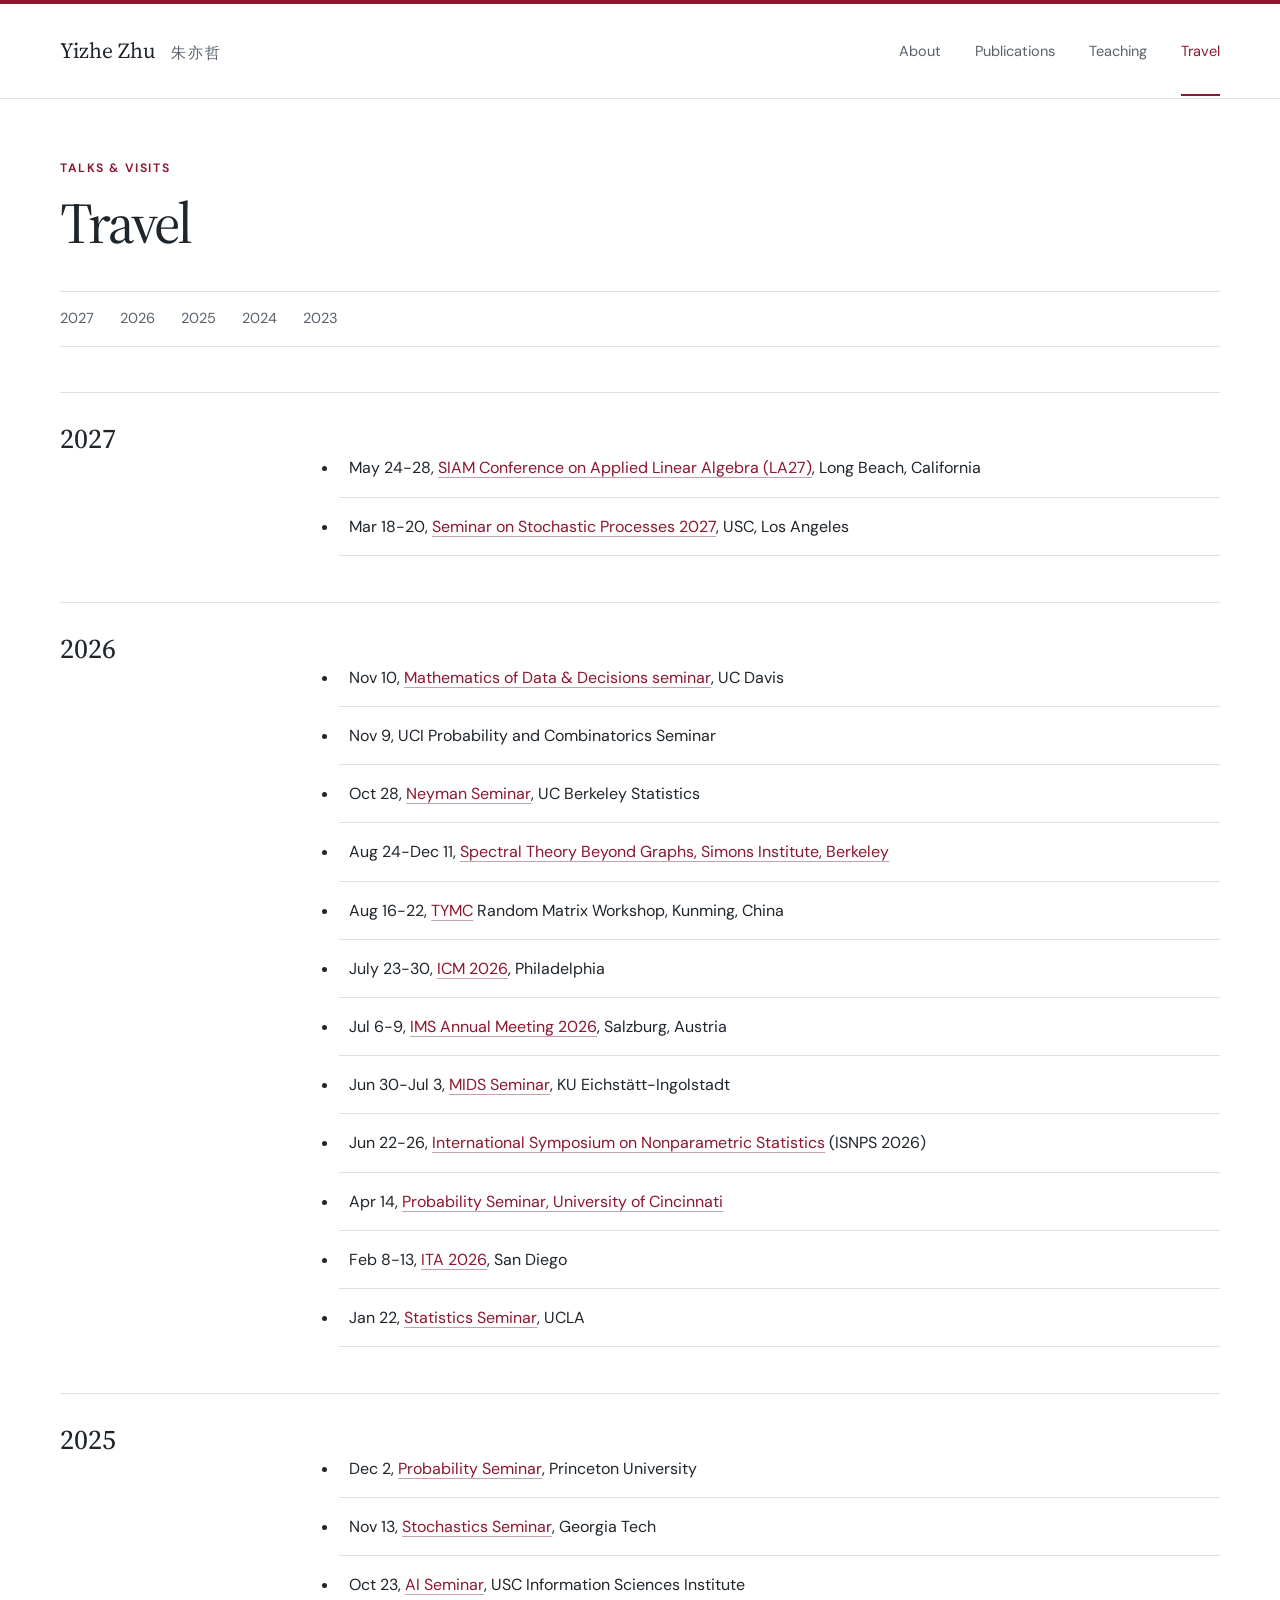
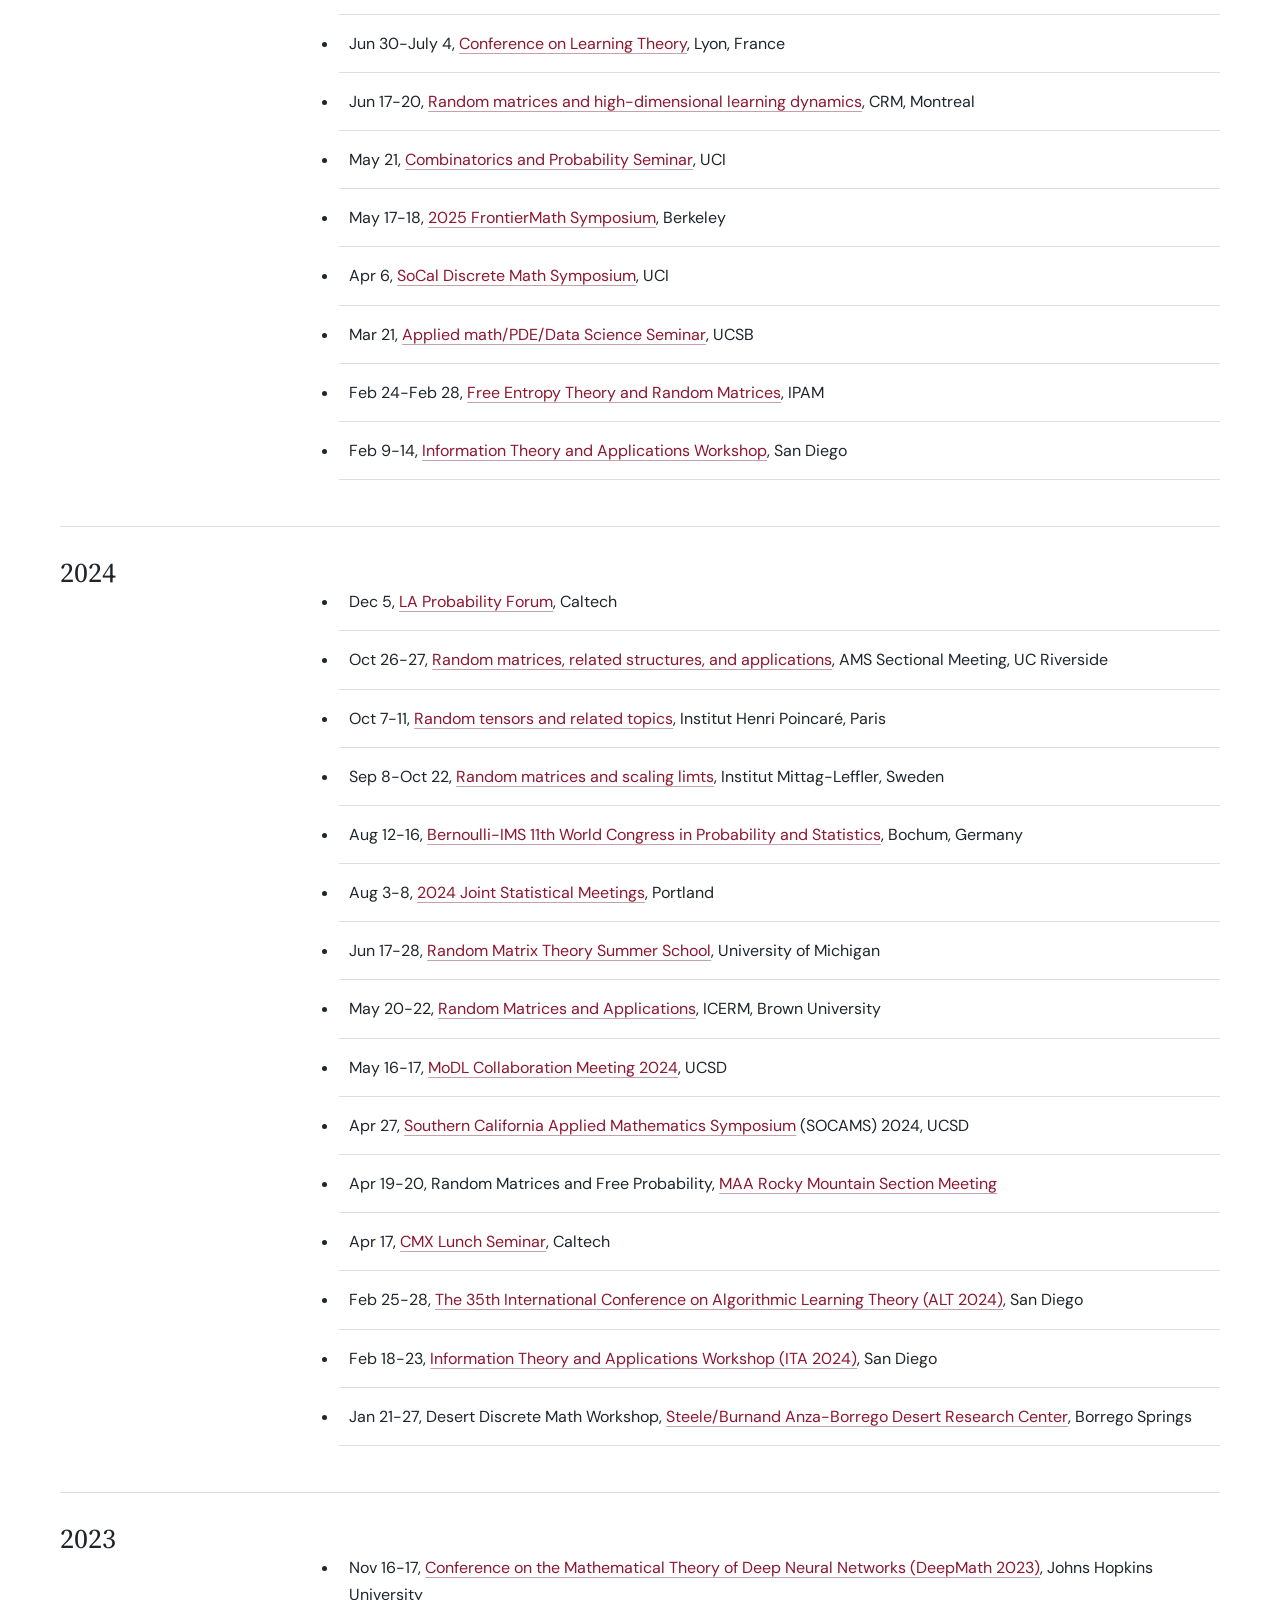
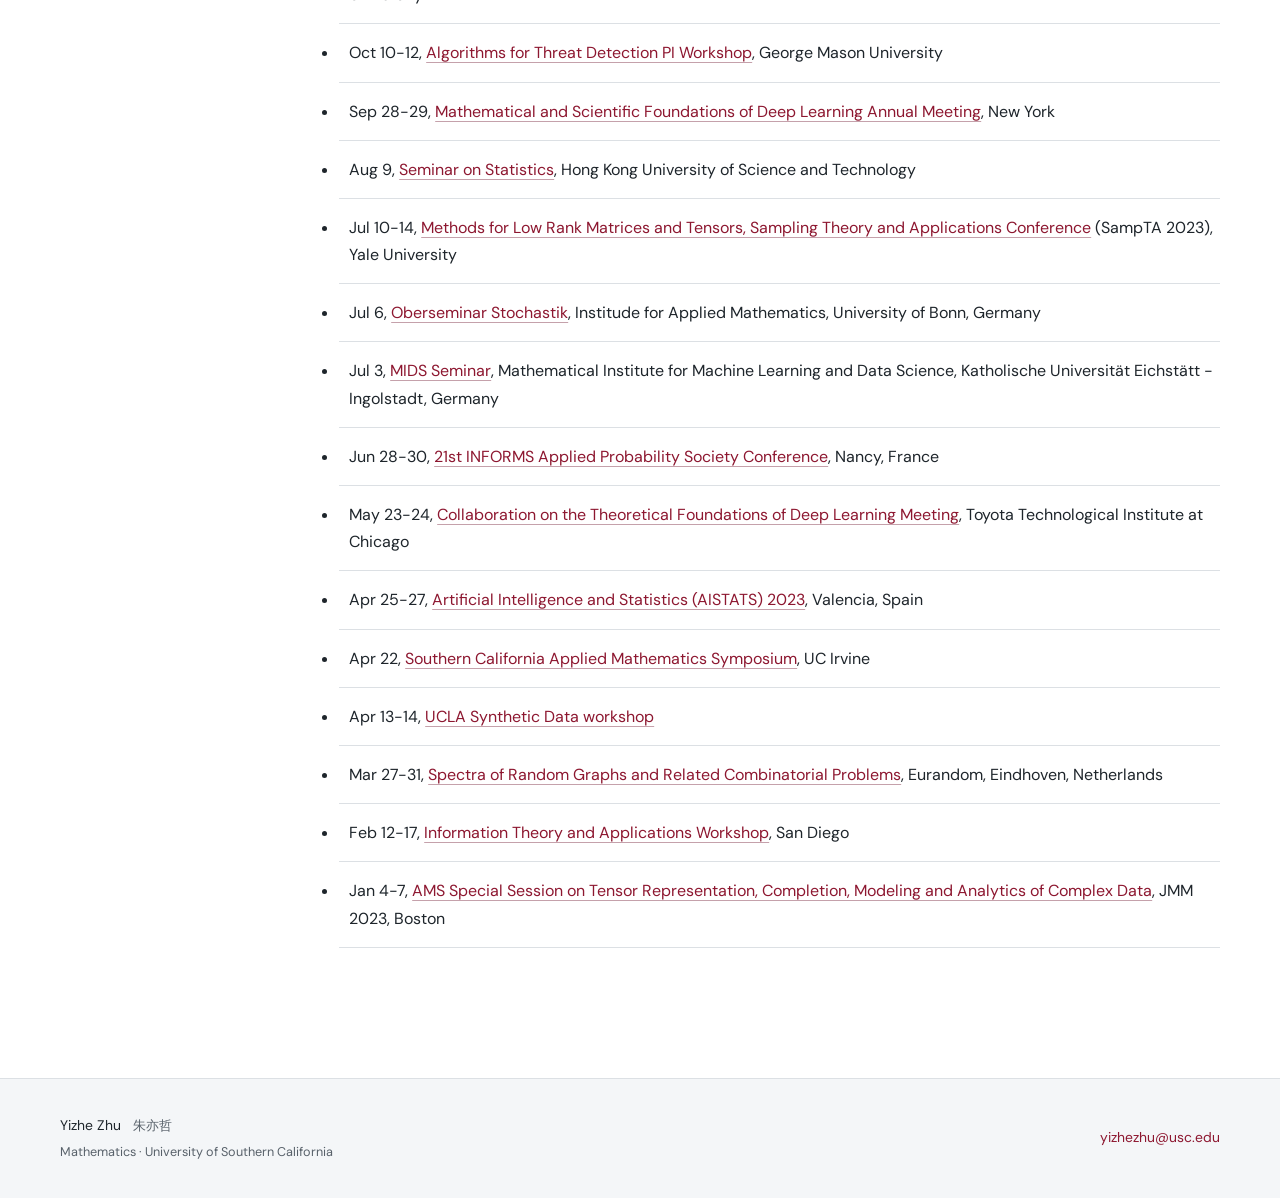
==== commit c216b9aa: "Add November 10 UC Davis seminar to travel" ====
--- a/travel.html
+++ b/travel.html
@@ -11,4 +11,5 @@
 <body><a class="skip-link" href="#main">Skip to content</a><header class="site-header"><div class="shell header-inner">
     <a class="wordmark" href="index.html">Yizhe Zhu <span lang="zh">朱亦哲</span></a>
     <nav aria-label="Main navigation"><a href="index.html">About</a><a href="publications.html">Publications</a><a href="teaching.html">Teaching</a><a href="travel.html" aria-current="page">Travel</a></nav>
-  </div></header><main id="main" class="shell"><div class="page-heading"><p class="eyebrow">Talks & visits</p><h1>Travel</h1></div><nav class="section-nav" aria-label="Travel years"><a href="#year-2027">2027</a><a href="#year-2026">2026</a><a href="#year-2025">2025</a><a href="#year-2024">2024</a><a href="#year-2023">2023</a></nav><div class="page-content"><section class="term" id="year-2027"><h2>2027</h2><div><ul class="travel-list"><li>May 24-28, <a href="https://www.siam.org/conferences-events/siam-conferences/la27/">SIAM Conference on Applied Linear Algebra (LA27)</a>, Long Beach, California</li><li>Mar 18-20, <a href="https://www.stevenheilman.org/ssp2027.html">Seminar on Stochastic Processes 2027</a>, USC, Los Angeles</li></ul></div></section><section class="term" id="year-2026"><h2>2026</h2><div><ul class="travel-list"><li>Nov 9, UCI Probability and Combinatorics Seminar</li><li>Oct 28, <a href="https://events.berkeley.edu/neyman-seminar/month/">Neyman Seminar</a>, UC Berkeley Statistics</li><li>Aug 24-Dec 11, <a href="https://simons.berkeley.edu/programs/spectral-theory-beyond-graphs">Spectral Theory Beyond Graphs, Simons Institute, Berkeley</a></li><li>Aug 16-22, <a href="http://tianyuan.amss.ac.cn/en/">TYMC</a> Random Matrix Workshop, Kunming, China</li><li>July 23-30, <a href="https://www.mathunion.org/icm/icm-2026">ICM 2026</a>, Philadelphia</li><li>Jul 6-9, <a href="https://ims2026.github.io/IMS2026/">IMS Annual Meeting 2026</a>, Salzburg, Austria</li><li>Jun 30-Jul 3, <a href="https://www.ku.de/en/the-ku/faculties/mgf/departments/mids/mids-seminar">MIDS Seminar</a>, KU Eichstätt-Ingolstadt</li><li>Jun 22-26, <a href="https://easyconferences.eu/isnps2026/">International Symposium on Nonparametric Statistics</a> (ISNPS 2026)</li><li>Apr 14, <a href="https://sites.google.com/view/uc-probability-seminar-24f25s/home">Probability Seminar, University of Cincinnati</a></li><li>Feb 8-13, <a href="https://ita.ucsd.edu/workshop/">ITA 2026</a>, San Diego</li><li>Jan 22, <a href="https://statistics.ucla.edu/index.php/events/seminars/">Statistics Seminar</a>, UCLA</li></ul></div></section><section class="term" id="year-2025"><h2>2025</h2><div><ul class="travel-list"><li>Dec 2, <a href="https://www.math.princeton.edu/events/extreme-singular-values-sparse-random-rectangular-matrices-2025-12-02t200000">Probability Seminar</a>, Princeton University</li><li>Nov 13, <a href="https://math.gatech.edu/seminars-colloquia/series/stochastics-seminar/yizhe-zhu-20251113">Stochastics Seminar</a>, Georgia Tech</li><li>Oct 23, <a href="https://www.isi.edu/ai/events/6452/differentially-private-synthetic-data-generation/">AI Seminar</a>, USC Information Sciences Institute</li><li>Jun 30-July 4, <a href="https://learningtheory.org/colt2025/">Conference on Learning Theory</a>, Lyon, France</li><li>Jun 17-20, <a href="https://www.crmath.ca/en/activities/#/type/activity/id/3996">Random matrices and high-dimensional learning dynamics</a>, CRM, Montreal</li><li>May 21, <a href="https://www.math.uci.edu/node/38346">Combinatorics and Probability Seminar</a>, UCI</li><li>May 17-18, <a href="https://frontiermath-symposium.epoch.ai/">2025 FrontierMath Symposium</a>, Berkeley</li><li>Apr 6, <a href="https://sites.google.com/view/socaldm2025/home">SoCal Discrete Math Symposium</a>, UCI</li><li>Mar 21, <a href="https://sites.google.com/site/ucsbpdeappliedmathseminar/">Applied math/PDE/Data Science Seminar</a>, UCSB</li><li>Feb 24-Feb 28, <a href="https://www.ipam.ucla.edu/programs/workshops/free-entropy-theory-and-random-matrices/">Free Entropy Theory and Random Matrices</a>, IPAM</li><li>Feb 9-14, <a href="https://ita.ucsd.edu/">Information Theory and Applications Workshop</a>, San Diego</li></ul></div></section><section class="term" id="year-2024"><h2>2024</h2><div><ul class="travel-list"><li>Dec 5, <a href="https://sites.google.com/view/la-probability-forum/home">LA Probability Forum</a>, Caltech</li><li>Oct 26-27, <a href="https://www.ams.org/meetings/sectional/2304_special.html">Random matrices, related structures, and applications</a>, AMS Sectional Meeting, UC Riverside</li><li>Oct 7-11, <a href="https://indico.math.cnrs.fr/event/9889/">Random tensors and related topics</a>, Institut Henri Poincaré, Paris</li><li>Sep 8-Oct 22, <a href="https://www.mittag-leffler.se/activities/random-matrices-and-scaling-limits-2/">Random matrices and scaling limts</a>, Institut Mittag-Leffler, Sweden</li><li>Aug 12-16, <a href="https://www.bernoulli-ims-worldcongress2024.org/">Bernoulli-IMS 11th World Congress in Probability and Statistics</a>, Bochum, Germany</li><li>Aug 3-8, <a href="https://ww2.amstat.org/meetings/jsm/2024/">2024 Joint Statistical Meetings</a>, Portland</li><li>Jun 17-28, <a href="https://sites.google.com/umich.edu/rmtschool">Random Matrix Theory Summer School</a>, University of Michigan</li><li>May 20-22, <a href="https://icerm.brown.edu/events/htw-24-rma/">Random Matrices and Applications</a>, ICERM, Brown University</li><li>May 16-17, <a href="https://modl-meeting-2024.github.io/">MoDL Collaboration Meeting 2024</a>, UCSD</li><li>Apr 27, <a href="https://2024.socams.org/home">Southern California Applied Mathematics Symposium</a> (SOCAMS) 2024, UCSD</li><li>Apr 19-20, Random Matrices and Free Probability, <a href="https://www.rockymountain.maa.org/events/2024-section-meeting">MAA Rocky Mountain Section Meeting</a></li><li>Apr 17, <a href="http://cmx.caltech.edu/">CMX Lunch Seminar</a>, Caltech</li><li>Feb 25-28, <a href="http://algorithmiclearningtheory.org/alt2024/">The 35th International Conference on Algorithmic Learning Theory (ALT 2024)</a>, San Diego</li><li>Feb 18-23, <a href="https://ita.ucsd.edu/">Information Theory and Applications Workshop (ITA 2024)</a>, San Diego</li><li>Jan 21-27, Desert Discrete Math Workshop, <a href="https://anzaborrego.ucnrs.org/">Steele/Burnand Anza-Borrego Desert Research Center</a>, Borrego Springs</li></ul></div></section><section class="term" id="year-2023"><h2>2023</h2><div><ul class="travel-list"><li>Nov 16-17, <a href="https://deepmath-conference.com/">Conference on the Mathematical Theory of Deep Neural Networks (DeepMath 2023)</a>, Johns Hopkins University</li><li>Oct 10-12, <a href="https://stat.uw.edu/atd2023">Algorithms for Threat Detection PI Workshop</a>, George Mason University</li><li>Sep 28-29, <a href="https://www.simonsfoundation.org/event/mathematical-and-scientific-foundations-of-deep-learning-annual-meeting-2023/">Mathematical and Scientific Foundations of Deep Learning Annual Meeting</a>, New York</li><li>Aug 9, <a href="https://www.math.hkust.edu.hk/intranet/file/?c=seminar_abstract&amp;f=20230720105109_11_Yizhe%20ZHU_0809.pdf">Seminar on Statistics</a>, Hong Kong University of Science and Technology</li><li>Jul 10-14, <a href="https://sampta2023.github.io/speakers/">Methods for Low Rank Matrices and Tensors, Sampling Theory and Applications Conference</a> (SampTA 2023), Yale University</li><li>Jul 6, <a href="https://wt.iam.uni-bonn.de/fileadmin/WT/Inhalt/oberseminar/OldSeminars/20230706_Zhu.pdf">Oberseminar Stochastik</a>, Institude for Applied Mathematics, University of Bonn, Germany</li><li>Jul 3, <a href="https://www.ku.de/en/the-ku/faculties/mgf/departments/mids/mids-seminar">MIDS Seminar</a>, Mathematical Institute for Machine Learning and Data Science, Katholische Universität Eichstätt - Ingolstadt, Germany</li><li>Jun 28-30, <a href="https://informs-aps2023.event.univ-lorraine.fr/">21st INFORMS Applied Probability Society Conference</a>, Nancy, France</li><li>May 23-24, <a href="https://modl-meeting.github.io/#schedule">Collaboration on the Theoretical Foundations of Deep Learning Meeting</a>, Toyota Technological Institute at Chicago</li><li>Apr 25-27, <a href="http://aistats.org/aistats2023/">Artificial Intelligence and Statistics (AISTATS) 2023</a>, Valencia, Spain</li><li>Apr 22, <a href="https://www.socams.org/">Southern California Applied Mathematics Symposium</a>, UC Irvine</li><li>Apr 13-14, <a href="https://ucla-synthetic-data.github.io/">UCLA Synthetic Data workshop</a></li><li>Mar 27-31, <a href="https://www.eurandom.tue.nl/event/yep-xviii-spectra-of-random-graphs-and-related-combinatorial-problems-2/">Spectra of Random Graphs and Related Combinatorial Problems</a>, Eurandom, Eindhoven, Netherlands</li><li>Feb 12-17, <a href="https://ita.ucsd.edu/">Information Theory and Applications Workshop</a>, San Diego</li><li>Jan 4-7, <a href="https://www.jointmathematicsmeetings.org/meetings/national/jmm2023/2270_program_ss19.html#title">AMS Special Session on Tensor Representation, Completion, Modeling and Analytics of Complex Data</a>, JMM 2023, Boston</li></ul></div></section></div></main><footer class="site-footer"><div class="shell footer-inner"><p>Yizhe Zhu <span lang="zh">朱亦哲</span><span class="footer-affiliation">Mathematics · University of Southern California</span></p><a href="mailto:yizhezhu@usc.edu">yizhezhu@usc.edu</a></div></footer></body></html>
+  </div></header><main id="main" class="shell"><div class="page-heading"><p class="eyebrow">Talks & visits</p><h1>Travel</h1></div><nav class="section-nav" aria-label="Travel years"><a href="#year-2027">2027</a><a href="#year-2026">2026</a><a href="#year-2025">2025</a><a href="#year-2024">2024</a><a href="#year-2023">2023</a></nav><div class="page-content"><section class="term" id="year-2027"><h2>2027</h2><div><ul class="travel-list"><li>May 24-28, <a href="https://www.siam.org/conferences-events/siam-conferences/la27/">SIAM Conference on Applied Linear Algebra (LA27)</a>, Long Beach, California</li><li>Mar 18-20, <a href="https://www.stevenheilman.org/ssp2027.html">Seminar on Stochastic Processes 2027</a>, USC, Los Angeles</li></ul></div></section><section class="term" id="year-2026"><h2>2026</h2><div><ul class="travel-list"><li>Nov 10, <a href="https://www.math.ucdavis.edu/research/seminars?type=29&amp;when=future">Mathematics of Data &amp; Decisions seminar</a>, UC Davis</li><li>Nov 9, UCI Probability and Combinatorics Seminar</li><li>Oct 28, <a href="https://events.berkeley.edu/neyman-seminar/month/">Neyman Seminar</a>, UC Berkeley Statistics</li><li>Aug 24-Dec 11, <a href="https://simons.berkeley.edu/programs/spectral-theory-beyond-graphs">Spectral Theory Beyond Graphs, Simons Institute, Berkeley</a></li><li>Aug 16-22, <a href="http://tianyuan.amss.ac.cn/en/">TYMC</a> Random Matrix Workshop, Kunming, China</li><li>July 23-30, <a href="https://www.mathunion.org/icm/icm-2026">ICM 2026</a>, Philadelphia</li><li>Jul 6-9, <a href="https://ims2026.github.io/IMS2026/">IMS Annual Meeting 2026</a>, Salzburg, Austria</li><li>Jun 30-Jul 3, <a href="https://www.ku.de/en/the-ku/faculties/mgf/departments/mids/mids-seminar">MIDS Seminar</a>, KU Eichstätt-Ingolstadt</li><li>Jun 22-26, <a href="https://easyconferences.eu/isnps2026/">International Symposium on Nonparametric Statistics</a> (ISNPS 2026)</li><li>Apr 14, <a href="https://sites.google.com/view/uc-probability-seminar-24f25s/home">Probability Seminar, University of Cincinnati</a></li><li>Feb 8-13, <a href="https://ita.ucsd.edu/workshop/">ITA 2026</a>, San Diego</li><li>Jan 22, <a href="https://statistics.ucla.edu/index.php/events/seminars/">Statistics Seminar</a>, UCLA</li></ul></div></section><section class="term" id="year-2025"><h2>2025</h2><div><ul class="travel-list"><li>Dec 2, <a href="https://www.math.princeton.edu/events/extreme-singular-values-sparse-random-rectangular-matrices-2025-12-02t200000">Probability Seminar</a>, Princeton University</li><li>Nov 13, <a href="https://math.gatech.edu/seminars-colloquia/series/stochastics-seminar/yizhe-zhu-20251113">Stochastics Seminar</a>, Georgia Tech</li><li>Oct 23, <a href="https://www.isi.edu/ai/events/6452/differentially-private-synthetic-data-generation/">AI Seminar</a>, USC Information Sciences Institute</li><li>Jun 30-July 4, <a href="https://learningtheory.org/colt2025/">Conference on Learning Theory</a>, Lyon, France</li><li>Jun 17-20, <a href="https://www.crmath.ca/en/activities/#/type/activity/id/3996">Random matrices and high-dimensional learning dynamics</a>, CRM, Montreal</li><li>May 21, <a href="https://www.math.uci.edu/node/38346">Combinatorics and Probability Seminar</a>, UCI</li><li>May 17-18, <a href="https://frontiermath-symposium.epoch.ai/">2025 FrontierMath Symposium</a>, Berkeley</li><li>Apr 6, <a href="https://sites.google.com/view/socaldm2025/home">SoCal Discrete Math Symposium</a>, UCI</li><li>Mar 21, <a href="https://sites.google.com/site/ucsbpdeappliedmathseminar/">Applied math/PDE/Data Science Seminar</a>, UCSB</li><li>Feb 24-Feb 28, <a href="https://www.ipam.ucla.edu/programs/workshops/free-entropy-theory-and-random-matrices/">Free Entropy Theory and Random Matrices</a>, IPAM</li><li>Feb 9-14, <a href="https://ita.ucsd.edu/">Information Theory and Applications Workshop</a>, San Diego</li></ul></div></section><section class="term" id="year-2024"><h2>2024</h2><div><ul class="travel-list"><li>Dec 5, <a href="https://sites.google.com/view/la-probability-forum/home">LA Probability Forum</a>, Caltech</li><li>Oct 26-27, <a href="https://www.ams.org/meetings/sectional/2304_special.html">Random matrices, related structures, and applications</a>, AMS Sectional Meeting, UC Riverside</li><li>Oct 7-11, <a href="https://indico.math.cnrs.fr/event/9889/">Random tensors and related topics</a>, Institut Henri Poincaré, Paris</li><li>Sep 8-Oct 22, <a href="https://www.mittag-leffler.se/activities/random-matrices-and-scaling-limits-2/">Random matrices and scaling limts</a>, Institut Mittag-Leffler, Sweden</li><li>Aug 12-16, <a href="https://www.bernoulli-ims-worldcongress2024.org/">Bernoulli-IMS 11th World Congress in Probability and Statistics</a>, Bochum, Germany</li><li>Aug 3-8, <a href="https://ww2.amstat.org/meetings/jsm/2024/">2024 Joint Statistical Meetings</a>, Portland</li><li>Jun 17-28, <a href="https://sites.google.com/umich.edu/rmtschool">Random Matrix Theory Summer School</a>, University of Michigan</li><li>May 20-22, <a href="https://icerm.brown.edu/events/htw-24-rma/">Random Matrices and Applications</a>, ICERM, Brown University</li><li>May 16-17, <a href="https://modl-meeting-2024.github.io/">MoDL Collaboration Meeting 2024</a>, UCSD</li><li>Apr 27, <a href="https://2024.socams.org/home">Southern California Applied Mathematics Symposium</a> (SOCAMS) 2024, UCSD</li><li>Apr 19-20, Random Matrices and Free Probability, <a href="https://www.rockymountain.maa.org/events/2024-section-meeting">MAA Rocky Mountain Section Meeting</a></li><li>Apr 17, <a href="http://cmx.caltech.edu/">CMX Lunch Seminar</a>, Caltech</li><li>Feb 25-28, <a href="http://algorithmiclearningtheory.org/alt2024/">The 35th International Conference on Algorithmic Learning Theory (ALT 2024)</a>, San Diego</li><li>Feb 18-23, <a href="https://ita.ucsd.edu/">Information Theory and Applications Workshop (ITA 2024)</a>, San Diego</li><li>Jan 21-27, Desert Discrete Math Workshop, <a href="https://anzaborrego.ucnrs.org/">Steele/Burnand Anza-Borrego Desert Research Center</a>, Borrego Springs</li></ul></div></section><section class="term" id="year-2023"><h2>2023</h2><div><ul class="travel-list"><li>Nov 16-17, <a href="https://deepmath-conference.com/">Conference on the Mathematical Theory of Deep Neural Networks (DeepMath 2023)</a>, Johns Hopkins University</li><li>Oct 10-12, <a href="https://stat.uw.edu/atd2023">Algorithms for Threat Detection PI Workshop</a>, George Mason University</li><li>Sep 28-29, <a href="https://www.simonsfoundation.org/event/mathematical-and-scientific-foundations-of-deep-learning-annual-meeting-2023/">Mathematical and Scientific Foundations of Deep Learning Annual Meeting</a>, New York</li><li>Aug 9, <a href="https://www.math.hkust.edu.hk/intranet/file/?c=seminar_abstract&amp;f=20230720105109_11_Yizhe%20ZHU_0809.pdf">Seminar on Statistics</a>, Hong Kong University of Science and Technology</li><li>Jul 10-14, <a href="https://sampta2023.github.io/speakers/">Methods for Low Rank Matrices and Tensors, Sampling Theory and Applications Conference</a> (SampTA 2023), Yale University</li><li>Jul 6, <a href="https://wt.iam.uni-bonn.de/fileadmin/WT/Inhalt/oberseminar/OldSeminars/20230706_Zhu.pdf">Oberseminar Stochastik</a>, Institude for Applied Mathematics, University of Bonn, Germany</li><li>Jul 3, <a href="https://www.ku.de/en/the-ku/faculties/mgf/departments/mids/mids-seminar">MIDS Seminar</a>, Mathematical Institute for Machine Learning and Data Science, Katholische Universität Eichstätt - Ingolstadt, Germany</li><li>Jun 28-30, <a href="https://informs-aps2023.event.univ-lorraine.fr/">21st INFORMS Applied Probability Society Conference</a>, Nancy, France</li><li>May 23-24, <a href="https://modl-meeting.github.io/#schedule">Collaboration on the Theoretical Foundations of Deep Learning Meeting</a>, Toyota Technological Institute at Chicago</li><li>Apr 25-27, <a href="http://aistats.org/aistats2023/">Artificial Intelligence and Statistics (AISTATS) 2023</a>, Valencia, Spain</li><li>Apr 22, <a href="https://www.socams.org/">Southern California Applied Mathematics Symposium</a>, UC Irvine</li><li>Apr 13-14, <a href="https://ucla-synthetic-data.github.io/">UCLA Synthetic Data workshop</a></li><li>Mar 27-31, <a href="https://www.eurandom.tue.nl/event/yep-xviii-spectra-of-random-graphs-and-related-combinatorial-problems-2/">Spectra of Random Graphs and Related Combinatorial Problems</a>, Eurandom, Eindhoven, Netherlands</li><li>Feb 12-17, <a href="https://ita.ucsd.edu/">Information Theory and Applications Workshop</a>, San Diego</li><li>Jan 4-7, <a href="https://www.jointmathematicsmeetings.org/meetings/national/jmm2023/2270_program_ss19.html#title">AMS Special Session on Tensor Representation, Completion, Modeling and Analytics of Complex Data</a>, JMM 2023, Boston</li></ul></div></section></div></main>
+<footer class="site-footer"><div class="shell footer-inner"><p>Yizhe Zhu <span lang="zh">朱亦哲</span><span class="footer-affiliation">Mathematics · University of Southern California</span></p><a href="mailto:yizhezhu@usc.edu">yizhezhu@usc.edu</a></div></footer></body></html>
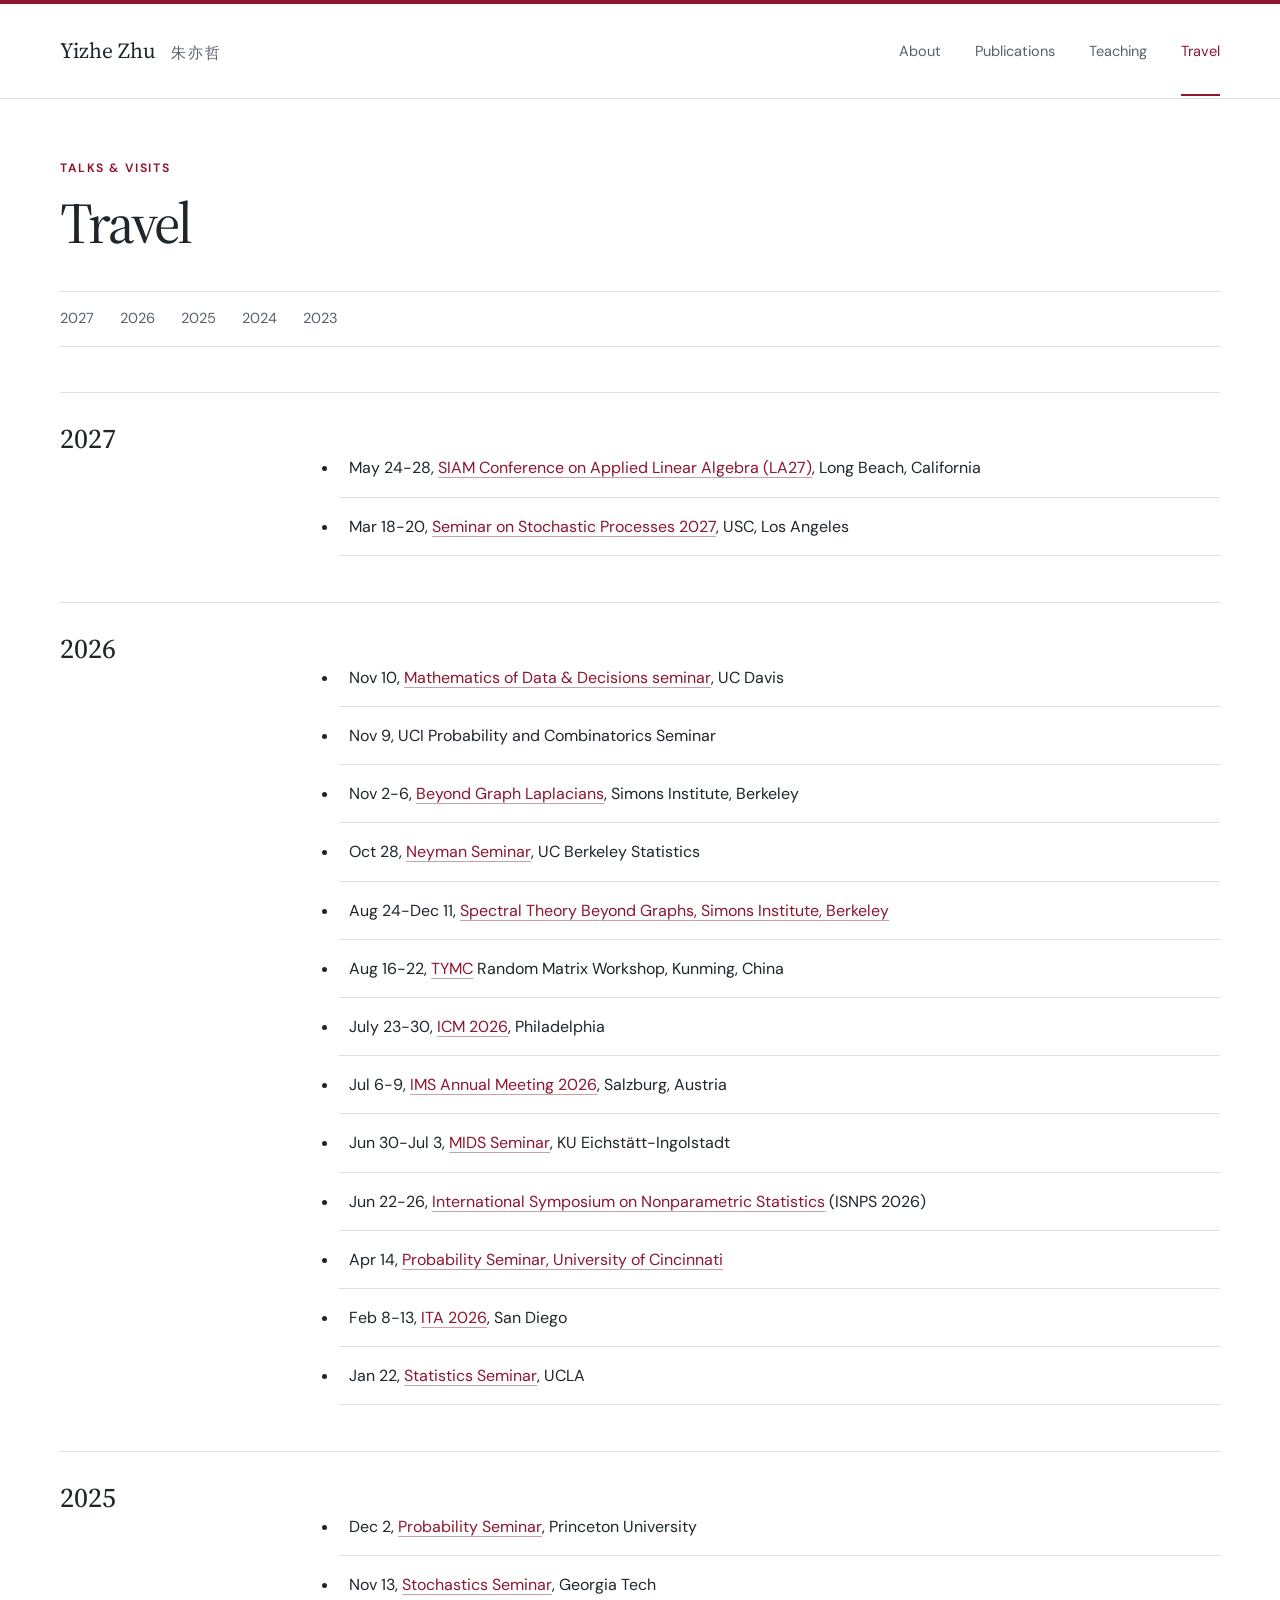
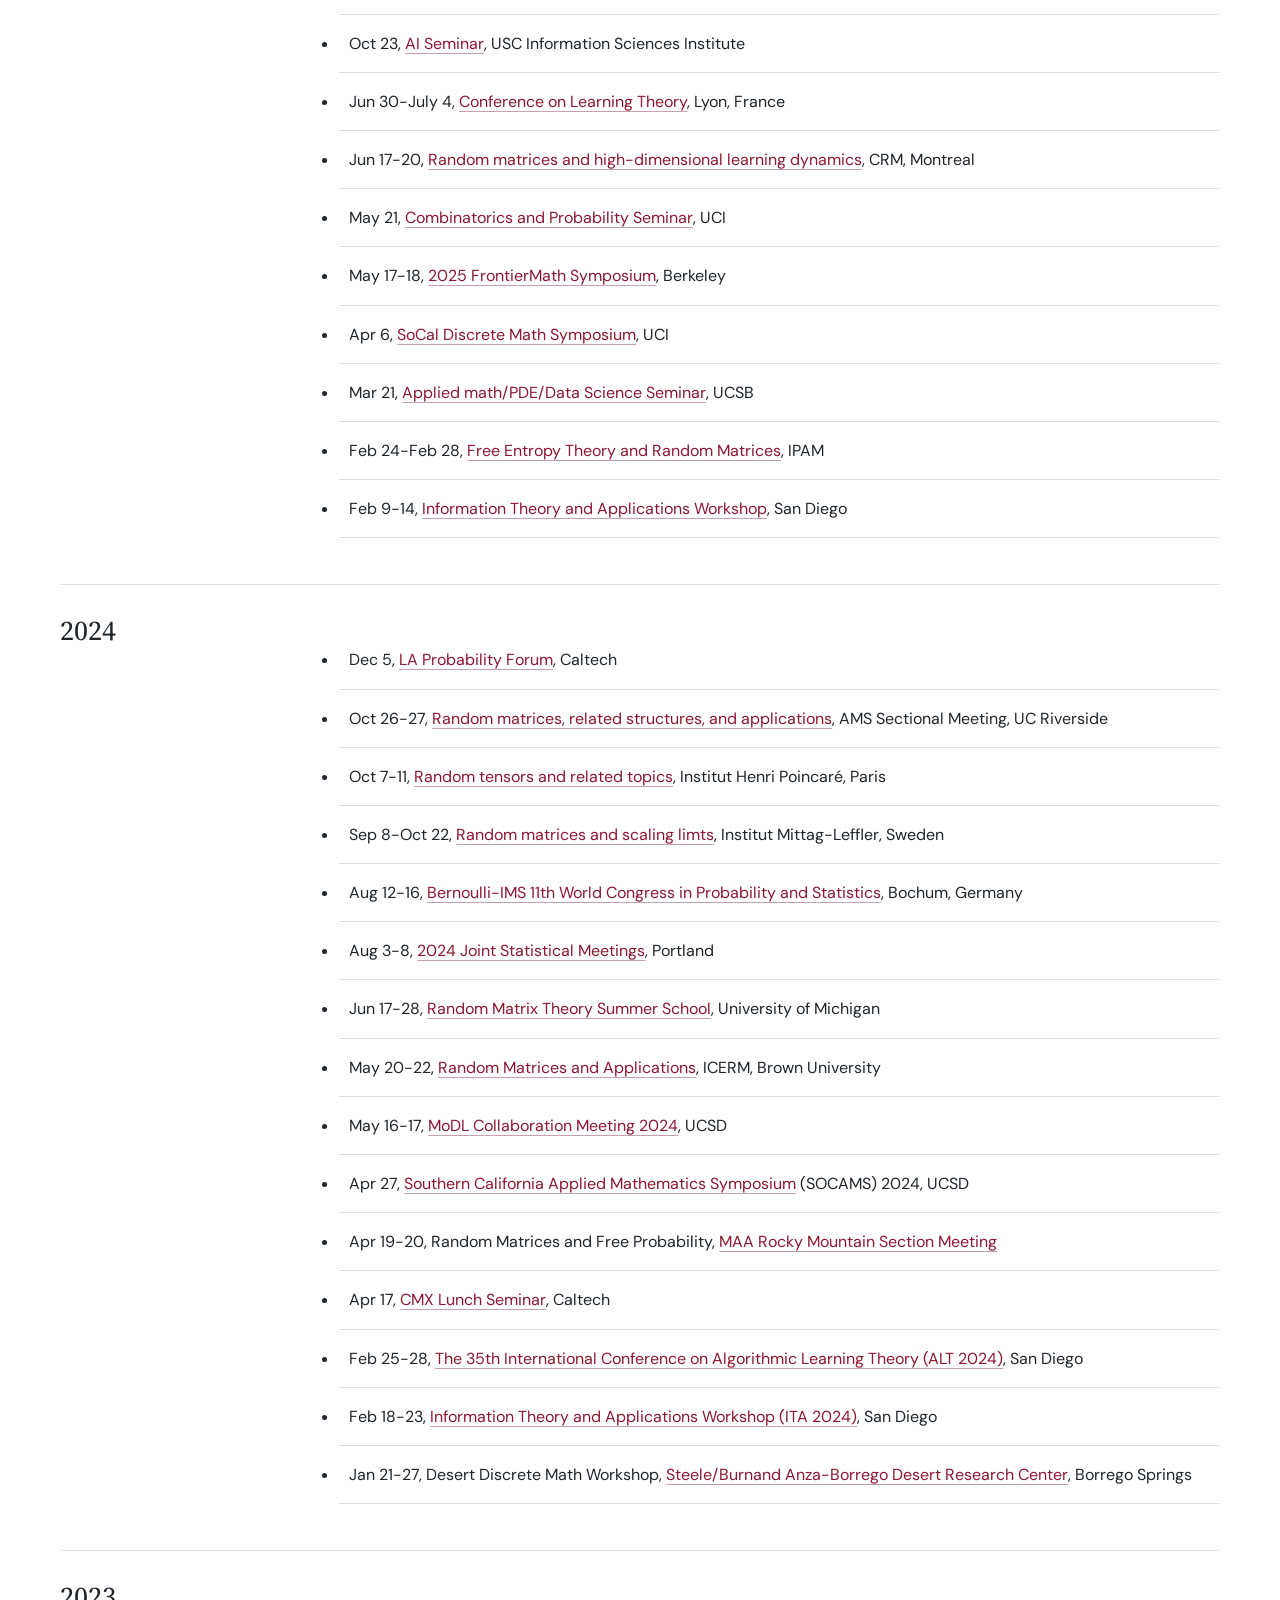
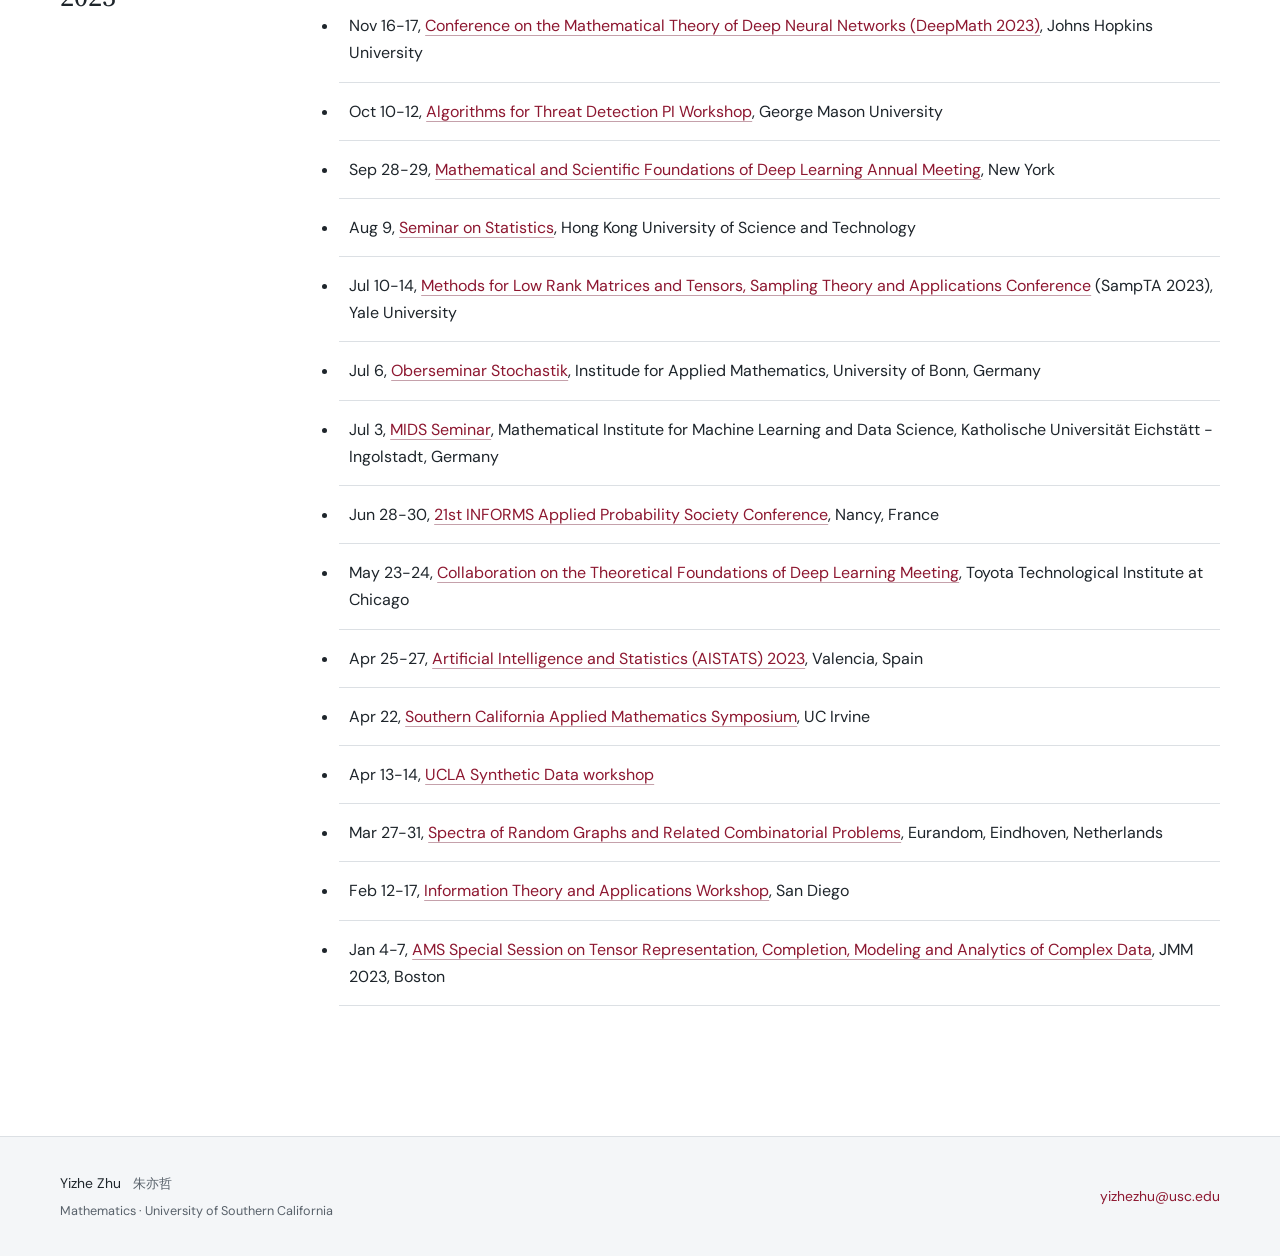
==== commit f6d4ce46: "Add Beyond Graph Laplacians workshop to travel" ====
--- a/travel.html
+++ b/travel.html
@@ -11,5 +11,5 @@
 <body><a class="skip-link" href="#main">Skip to content</a><header class="site-header"><div class="shell header-inner">
     <a class="wordmark" href="index.html">Yizhe Zhu <span lang="zh">朱亦哲</span></a>
     <nav aria-label="Main navigation"><a href="index.html">About</a><a href="publications.html">Publications</a><a href="teaching.html">Teaching</a><a href="travel.html" aria-current="page">Travel</a></nav>
-  </div></header><main id="main" class="shell"><div class="page-heading"><p class="eyebrow">Talks & visits</p><h1>Travel</h1></div><nav class="section-nav" aria-label="Travel years"><a href="#year-2027">2027</a><a href="#year-2026">2026</a><a href="#year-2025">2025</a><a href="#year-2024">2024</a><a href="#year-2023">2023</a></nav><div class="page-content"><section class="term" id="year-2027"><h2>2027</h2><div><ul class="travel-list"><li>May 24-28, <a href="https://www.siam.org/conferences-events/siam-conferences/la27/">SIAM Conference on Applied Linear Algebra (LA27)</a>, Long Beach, California</li><li>Mar 18-20, <a href="https://www.stevenheilman.org/ssp2027.html">Seminar on Stochastic Processes 2027</a>, USC, Los Angeles</li></ul></div></section><section class="term" id="year-2026"><h2>2026</h2><div><ul class="travel-list"><li>Nov 10, <a href="https://www.math.ucdavis.edu/research/seminars?type=29&amp;when=future">Mathematics of Data &amp; Decisions seminar</a>, UC Davis</li><li>Nov 9, UCI Probability and Combinatorics Seminar</li><li>Oct 28, <a href="https://events.berkeley.edu/neyman-seminar/month/">Neyman Seminar</a>, UC Berkeley Statistics</li><li>Aug 24-Dec 11, <a href="https://simons.berkeley.edu/programs/spectral-theory-beyond-graphs">Spectral Theory Beyond Graphs, Simons Institute, Berkeley</a></li><li>Aug 16-22, <a href="http://tianyuan.amss.ac.cn/en/">TYMC</a> Random Matrix Workshop, Kunming, China</li><li>July 23-30, <a href="https://www.mathunion.org/icm/icm-2026">ICM 2026</a>, Philadelphia</li><li>Jul 6-9, <a href="https://ims2026.github.io/IMS2026/">IMS Annual Meeting 2026</a>, Salzburg, Austria</li><li>Jun 30-Jul 3, <a href="https://www.ku.de/en/the-ku/faculties/mgf/departments/mids/mids-seminar">MIDS Seminar</a>, KU Eichstätt-Ingolstadt</li><li>Jun 22-26, <a href="https://easyconferences.eu/isnps2026/">International Symposium on Nonparametric Statistics</a> (ISNPS 2026)</li><li>Apr 14, <a href="https://sites.google.com/view/uc-probability-seminar-24f25s/home">Probability Seminar, University of Cincinnati</a></li><li>Feb 8-13, <a href="https://ita.ucsd.edu/workshop/">ITA 2026</a>, San Diego</li><li>Jan 22, <a href="https://statistics.ucla.edu/index.php/events/seminars/">Statistics Seminar</a>, UCLA</li></ul></div></section><section class="term" id="year-2025"><h2>2025</h2><div><ul class="travel-list"><li>Dec 2, <a href="https://www.math.princeton.edu/events/extreme-singular-values-sparse-random-rectangular-matrices-2025-12-02t200000">Probability Seminar</a>, Princeton University</li><li>Nov 13, <a href="https://math.gatech.edu/seminars-colloquia/series/stochastics-seminar/yizhe-zhu-20251113">Stochastics Seminar</a>, Georgia Tech</li><li>Oct 23, <a href="https://www.isi.edu/ai/events/6452/differentially-private-synthetic-data-generation/">AI Seminar</a>, USC Information Sciences Institute</li><li>Jun 30-July 4, <a href="https://learningtheory.org/colt2025/">Conference on Learning Theory</a>, Lyon, France</li><li>Jun 17-20, <a href="https://www.crmath.ca/en/activities/#/type/activity/id/3996">Random matrices and high-dimensional learning dynamics</a>, CRM, Montreal</li><li>May 21, <a href="https://www.math.uci.edu/node/38346">Combinatorics and Probability Seminar</a>, UCI</li><li>May 17-18, <a href="https://frontiermath-symposium.epoch.ai/">2025 FrontierMath Symposium</a>, Berkeley</li><li>Apr 6, <a href="https://sites.google.com/view/socaldm2025/home">SoCal Discrete Math Symposium</a>, UCI</li><li>Mar 21, <a href="https://sites.google.com/site/ucsbpdeappliedmathseminar/">Applied math/PDE/Data Science Seminar</a>, UCSB</li><li>Feb 24-Feb 28, <a href="https://www.ipam.ucla.edu/programs/workshops/free-entropy-theory-and-random-matrices/">Free Entropy Theory and Random Matrices</a>, IPAM</li><li>Feb 9-14, <a href="https://ita.ucsd.edu/">Information Theory and Applications Workshop</a>, San Diego</li></ul></div></section><section class="term" id="year-2024"><h2>2024</h2><div><ul class="travel-list"><li>Dec 5, <a href="https://sites.google.com/view/la-probability-forum/home">LA Probability Forum</a>, Caltech</li><li>Oct 26-27, <a href="https://www.ams.org/meetings/sectional/2304_special.html">Random matrices, related structures, and applications</a>, AMS Sectional Meeting, UC Riverside</li><li>Oct 7-11, <a href="https://indico.math.cnrs.fr/event/9889/">Random tensors and related topics</a>, Institut Henri Poincaré, Paris</li><li>Sep 8-Oct 22, <a href="https://www.mittag-leffler.se/activities/random-matrices-and-scaling-limits-2/">Random matrices and scaling limts</a>, Institut Mittag-Leffler, Sweden</li><li>Aug 12-16, <a href="https://www.bernoulli-ims-worldcongress2024.org/">Bernoulli-IMS 11th World Congress in Probability and Statistics</a>, Bochum, Germany</li><li>Aug 3-8, <a href="https://ww2.amstat.org/meetings/jsm/2024/">2024 Joint Statistical Meetings</a>, Portland</li><li>Jun 17-28, <a href="https://sites.google.com/umich.edu/rmtschool">Random Matrix Theory Summer School</a>, University of Michigan</li><li>May 20-22, <a href="https://icerm.brown.edu/events/htw-24-rma/">Random Matrices and Applications</a>, ICERM, Brown University</li><li>May 16-17, <a href="https://modl-meeting-2024.github.io/">MoDL Collaboration Meeting 2024</a>, UCSD</li><li>Apr 27, <a href="https://2024.socams.org/home">Southern California Applied Mathematics Symposium</a> (SOCAMS) 2024, UCSD</li><li>Apr 19-20, Random Matrices and Free Probability, <a href="https://www.rockymountain.maa.org/events/2024-section-meeting">MAA Rocky Mountain Section Meeting</a></li><li>Apr 17, <a href="http://cmx.caltech.edu/">CMX Lunch Seminar</a>, Caltech</li><li>Feb 25-28, <a href="http://algorithmiclearningtheory.org/alt2024/">The 35th International Conference on Algorithmic Learning Theory (ALT 2024)</a>, San Diego</li><li>Feb 18-23, <a href="https://ita.ucsd.edu/">Information Theory and Applications Workshop (ITA 2024)</a>, San Diego</li><li>Jan 21-27, Desert Discrete Math Workshop, <a href="https://anzaborrego.ucnrs.org/">Steele/Burnand Anza-Borrego Desert Research Center</a>, Borrego Springs</li></ul></div></section><section class="term" id="year-2023"><h2>2023</h2><div><ul class="travel-list"><li>Nov 16-17, <a href="https://deepmath-conference.com/">Conference on the Mathematical Theory of Deep Neural Networks (DeepMath 2023)</a>, Johns Hopkins University</li><li>Oct 10-12, <a href="https://stat.uw.edu/atd2023">Algorithms for Threat Detection PI Workshop</a>, George Mason University</li><li>Sep 28-29, <a href="https://www.simonsfoundation.org/event/mathematical-and-scientific-foundations-of-deep-learning-annual-meeting-2023/">Mathematical and Scientific Foundations of Deep Learning Annual Meeting</a>, New York</li><li>Aug 9, <a href="https://www.math.hkust.edu.hk/intranet/file/?c=seminar_abstract&amp;f=20230720105109_11_Yizhe%20ZHU_0809.pdf">Seminar on Statistics</a>, Hong Kong University of Science and Technology</li><li>Jul 10-14, <a href="https://sampta2023.github.io/speakers/">Methods for Low Rank Matrices and Tensors, Sampling Theory and Applications Conference</a> (SampTA 2023), Yale University</li><li>Jul 6, <a href="https://wt.iam.uni-bonn.de/fileadmin/WT/Inhalt/oberseminar/OldSeminars/20230706_Zhu.pdf">Oberseminar Stochastik</a>, Institude for Applied Mathematics, University of Bonn, Germany</li><li>Jul 3, <a href="https://www.ku.de/en/the-ku/faculties/mgf/departments/mids/mids-seminar">MIDS Seminar</a>, Mathematical Institute for Machine Learning and Data Science, Katholische Universität Eichstätt - Ingolstadt, Germany</li><li>Jun 28-30, <a href="https://informs-aps2023.event.univ-lorraine.fr/">21st INFORMS Applied Probability Society Conference</a>, Nancy, France</li><li>May 23-24, <a href="https://modl-meeting.github.io/#schedule">Collaboration on the Theoretical Foundations of Deep Learning Meeting</a>, Toyota Technological Institute at Chicago</li><li>Apr 25-27, <a href="http://aistats.org/aistats2023/">Artificial Intelligence and Statistics (AISTATS) 2023</a>, Valencia, Spain</li><li>Apr 22, <a href="https://www.socams.org/">Southern California Applied Mathematics Symposium</a>, UC Irvine</li><li>Apr 13-14, <a href="https://ucla-synthetic-data.github.io/">UCLA Synthetic Data workshop</a></li><li>Mar 27-31, <a href="https://www.eurandom.tue.nl/event/yep-xviii-spectra-of-random-graphs-and-related-combinatorial-problems-2/">Spectra of Random Graphs and Related Combinatorial Problems</a>, Eurandom, Eindhoven, Netherlands</li><li>Feb 12-17, <a href="https://ita.ucsd.edu/">Information Theory and Applications Workshop</a>, San Diego</li><li>Jan 4-7, <a href="https://www.jointmathematicsmeetings.org/meetings/national/jmm2023/2270_program_ss19.html#title">AMS Special Session on Tensor Representation, Completion, Modeling and Analytics of Complex Data</a>, JMM 2023, Boston</li></ul></div></section></div></main>
+  </div></header><main id="main" class="shell"><div class="page-heading"><p class="eyebrow">Talks & visits</p><h1>Travel</h1></div><nav class="section-nav" aria-label="Travel years"><a href="#year-2027">2027</a><a href="#year-2026">2026</a><a href="#year-2025">2025</a><a href="#year-2024">2024</a><a href="#year-2023">2023</a></nav><div class="page-content"><section class="term" id="year-2027"><h2>2027</h2><div><ul class="travel-list"><li>May 24-28, <a href="https://www.siam.org/conferences-events/siam-conferences/la27/">SIAM Conference on Applied Linear Algebra (LA27)</a>, Long Beach, California</li><li>Mar 18-20, <a href="https://www.stevenheilman.org/ssp2027.html">Seminar on Stochastic Processes 2027</a>, USC, Los Angeles</li></ul></div></section><section class="term" id="year-2026"><h2>2026</h2><div><ul class="travel-list"><li>Nov 10, <a href="https://www.math.ucdavis.edu/research/seminars?type=29&amp;when=future">Mathematics of Data &amp; Decisions seminar</a>, UC Davis</li><li>Nov 9, UCI Probability and Combinatorics Seminar</li><li>Nov 2-6, <a href="https://simons.berkeley.edu/workshops/beyond-graph-laplacians">Beyond Graph Laplacians</a>, Simons Institute, Berkeley</li><li>Oct 28, <a href="https://events.berkeley.edu/neyman-seminar/month/">Neyman Seminar</a>, UC Berkeley Statistics</li><li>Aug 24-Dec 11, <a href="https://simons.berkeley.edu/programs/spectral-theory-beyond-graphs">Spectral Theory Beyond Graphs, Simons Institute, Berkeley</a></li><li>Aug 16-22, <a href="http://tianyuan.amss.ac.cn/en/">TYMC</a> Random Matrix Workshop, Kunming, China</li><li>July 23-30, <a href="https://www.mathunion.org/icm/icm-2026">ICM 2026</a>, Philadelphia</li><li>Jul 6-9, <a href="https://ims2026.github.io/IMS2026/">IMS Annual Meeting 2026</a>, Salzburg, Austria</li><li>Jun 30-Jul 3, <a href="https://www.ku.de/en/the-ku/faculties/mgf/departments/mids/mids-seminar">MIDS Seminar</a>, KU Eichstätt-Ingolstadt</li><li>Jun 22-26, <a href="https://easyconferences.eu/isnps2026/">International Symposium on Nonparametric Statistics</a> (ISNPS 2026)</li><li>Apr 14, <a href="https://sites.google.com/view/uc-probability-seminar-24f25s/home">Probability Seminar, University of Cincinnati</a></li><li>Feb 8-13, <a href="https://ita.ucsd.edu/workshop/">ITA 2026</a>, San Diego</li><li>Jan 22, <a href="https://statistics.ucla.edu/index.php/events/seminars/">Statistics Seminar</a>, UCLA</li></ul></div></section><section class="term" id="year-2025"><h2>2025</h2><div><ul class="travel-list"><li>Dec 2, <a href="https://www.math.princeton.edu/events/extreme-singular-values-sparse-random-rectangular-matrices-2025-12-02t200000">Probability Seminar</a>, Princeton University</li><li>Nov 13, <a href="https://math.gatech.edu/seminars-colloquia/series/stochastics-seminar/yizhe-zhu-20251113">Stochastics Seminar</a>, Georgia Tech</li><li>Oct 23, <a href="https://www.isi.edu/ai/events/6452/differentially-private-synthetic-data-generation/">AI Seminar</a>, USC Information Sciences Institute</li><li>Jun 30-July 4, <a href="https://learningtheory.org/colt2025/">Conference on Learning Theory</a>, Lyon, France</li><li>Jun 17-20, <a href="https://www.crmath.ca/en/activities/#/type/activity/id/3996">Random matrices and high-dimensional learning dynamics</a>, CRM, Montreal</li><li>May 21, <a href="https://www.math.uci.edu/node/38346">Combinatorics and Probability Seminar</a>, UCI</li><li>May 17-18, <a href="https://frontiermath-symposium.epoch.ai/">2025 FrontierMath Symposium</a>, Berkeley</li><li>Apr 6, <a href="https://sites.google.com/view/socaldm2025/home">SoCal Discrete Math Symposium</a>, UCI</li><li>Mar 21, <a href="https://sites.google.com/site/ucsbpdeappliedmathseminar/">Applied math/PDE/Data Science Seminar</a>, UCSB</li><li>Feb 24-Feb 28, <a href="https://www.ipam.ucla.edu/programs/workshops/free-entropy-theory-and-random-matrices/">Free Entropy Theory and Random Matrices</a>, IPAM</li><li>Feb 9-14, <a href="https://ita.ucsd.edu/">Information Theory and Applications Workshop</a>, San Diego</li></ul></div></section><section class="term" id="year-2024"><h2>2024</h2><div><ul class="travel-list"><li>Dec 5, <a href="https://sites.google.com/view/la-probability-forum/home">LA Probability Forum</a>, Caltech</li><li>Oct 26-27, <a href="https://www.ams.org/meetings/sectional/2304_special.html">Random matrices, related structures, and applications</a>, AMS Sectional Meeting, UC Riverside</li><li>Oct 7-11, <a href="https://indico.math.cnrs.fr/event/9889/">Random tensors and related topics</a>, Institut Henri Poincaré, Paris</li><li>Sep 8-Oct 22, <a href="https://www.mittag-leffler.se/activities/random-matrices-and-scaling-limits-2/">Random matrices and scaling limts</a>, Institut Mittag-Leffler, Sweden</li><li>Aug 12-16, <a href="https://www.bernoulli-ims-worldcongress2024.org/">Bernoulli-IMS 11th World Congress in Probability and Statistics</a>, Bochum, Germany</li><li>Aug 3-8, <a href="https://ww2.amstat.org/meetings/jsm/2024/">2024 Joint Statistical Meetings</a>, Portland</li><li>Jun 17-28, <a href="https://sites.google.com/umich.edu/rmtschool">Random Matrix Theory Summer School</a>, University of Michigan</li><li>May 20-22, <a href="https://icerm.brown.edu/events/htw-24-rma/">Random Matrices and Applications</a>, ICERM, Brown University</li><li>May 16-17, <a href="https://modl-meeting-2024.github.io/">MoDL Collaboration Meeting 2024</a>, UCSD</li><li>Apr 27, <a href="https://2024.socams.org/home">Southern California Applied Mathematics Symposium</a> (SOCAMS) 2024, UCSD</li><li>Apr 19-20, Random Matrices and Free Probability, <a href="https://www.rockymountain.maa.org/events/2024-section-meeting">MAA Rocky Mountain Section Meeting</a></li><li>Apr 17, <a href="http://cmx.caltech.edu/">CMX Lunch Seminar</a>, Caltech</li><li>Feb 25-28, <a href="http://algorithmiclearningtheory.org/alt2024/">The 35th International Conference on Algorithmic Learning Theory (ALT 2024)</a>, San Diego</li><li>Feb 18-23, <a href="https://ita.ucsd.edu/">Information Theory and Applications Workshop (ITA 2024)</a>, San Diego</li><li>Jan 21-27, Desert Discrete Math Workshop, <a href="https://anzaborrego.ucnrs.org/">Steele/Burnand Anza-Borrego Desert Research Center</a>, Borrego Springs</li></ul></div></section><section class="term" id="year-2023"><h2>2023</h2><div><ul class="travel-list"><li>Nov 16-17, <a href="https://deepmath-conference.com/">Conference on the Mathematical Theory of Deep Neural Networks (DeepMath 2023)</a>, Johns Hopkins University</li><li>Oct 10-12, <a href="https://stat.uw.edu/atd2023">Algorithms for Threat Detection PI Workshop</a>, George Mason University</li><li>Sep 28-29, <a href="https://www.simonsfoundation.org/event/mathematical-and-scientific-foundations-of-deep-learning-annual-meeting-2023/">Mathematical and Scientific Foundations of Deep Learning Annual Meeting</a>, New York</li><li>Aug 9, <a href="https://www.math.hkust.edu.hk/intranet/file/?c=seminar_abstract&amp;f=20230720105109_11_Yizhe%20ZHU_0809.pdf">Seminar on Statistics</a>, Hong Kong University of Science and Technology</li><li>Jul 10-14, <a href="https://sampta2023.github.io/speakers/">Methods for Low Rank Matrices and Tensors, Sampling Theory and Applications Conference</a> (SampTA 2023), Yale University</li><li>Jul 6, <a href="https://wt.iam.uni-bonn.de/fileadmin/WT/Inhalt/oberseminar/OldSeminars/20230706_Zhu.pdf">Oberseminar Stochastik</a>, Institude for Applied Mathematics, University of Bonn, Germany</li><li>Jul 3, <a href="https://www.ku.de/en/the-ku/faculties/mgf/departments/mids/mids-seminar">MIDS Seminar</a>, Mathematical Institute for Machine Learning and Data Science, Katholische Universität Eichstätt - Ingolstadt, Germany</li><li>Jun 28-30, <a href="https://informs-aps2023.event.univ-lorraine.fr/">21st INFORMS Applied Probability Society Conference</a>, Nancy, France</li><li>May 23-24, <a href="https://modl-meeting.github.io/#schedule">Collaboration on the Theoretical Foundations of Deep Learning Meeting</a>, Toyota Technological Institute at Chicago</li><li>Apr 25-27, <a href="http://aistats.org/aistats2023/">Artificial Intelligence and Statistics (AISTATS) 2023</a>, Valencia, Spain</li><li>Apr 22, <a href="https://www.socams.org/">Southern California Applied Mathematics Symposium</a>, UC Irvine</li><li>Apr 13-14, <a href="https://ucla-synthetic-data.github.io/">UCLA Synthetic Data workshop</a></li><li>Mar 27-31, <a href="https://www.eurandom.tue.nl/event/yep-xviii-spectra-of-random-graphs-and-related-combinatorial-problems-2/">Spectra of Random Graphs and Related Combinatorial Problems</a>, Eurandom, Eindhoven, Netherlands</li><li>Feb 12-17, <a href="https://ita.ucsd.edu/">Information Theory and Applications Workshop</a>, San Diego</li><li>Jan 4-7, <a href="https://www.jointmathematicsmeetings.org/meetings/national/jmm2023/2270_program_ss19.html#title">AMS Special Session on Tensor Representation, Completion, Modeling and Analytics of Complex Data</a>, JMM 2023, Boston</li></ul></div></section></div></main>
 <footer class="site-footer"><div class="shell footer-inner"><p>Yizhe Zhu <span lang="zh">朱亦哲</span><span class="footer-affiliation">Mathematics · University of Southern California</span></p><a href="mailto:yizhezhu@usc.edu">yizhezhu@usc.edu</a></div></footer></body></html>
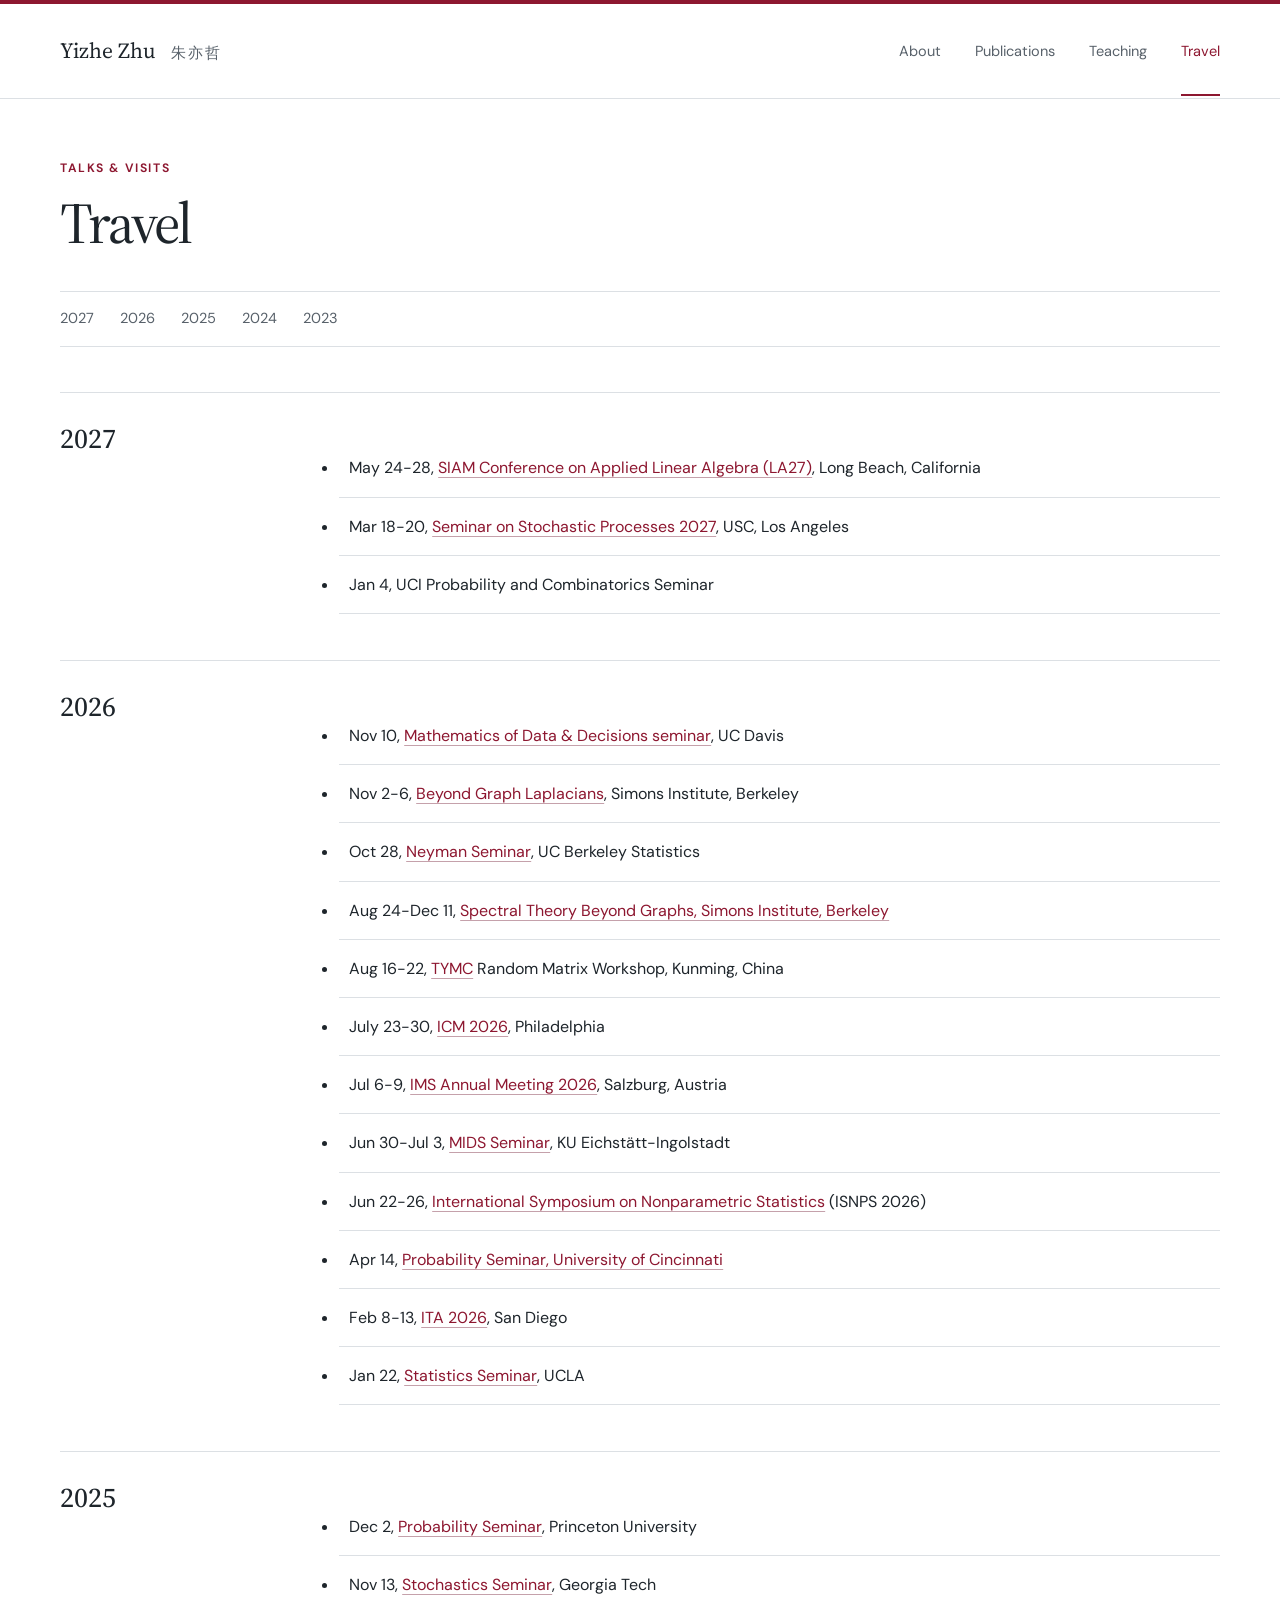
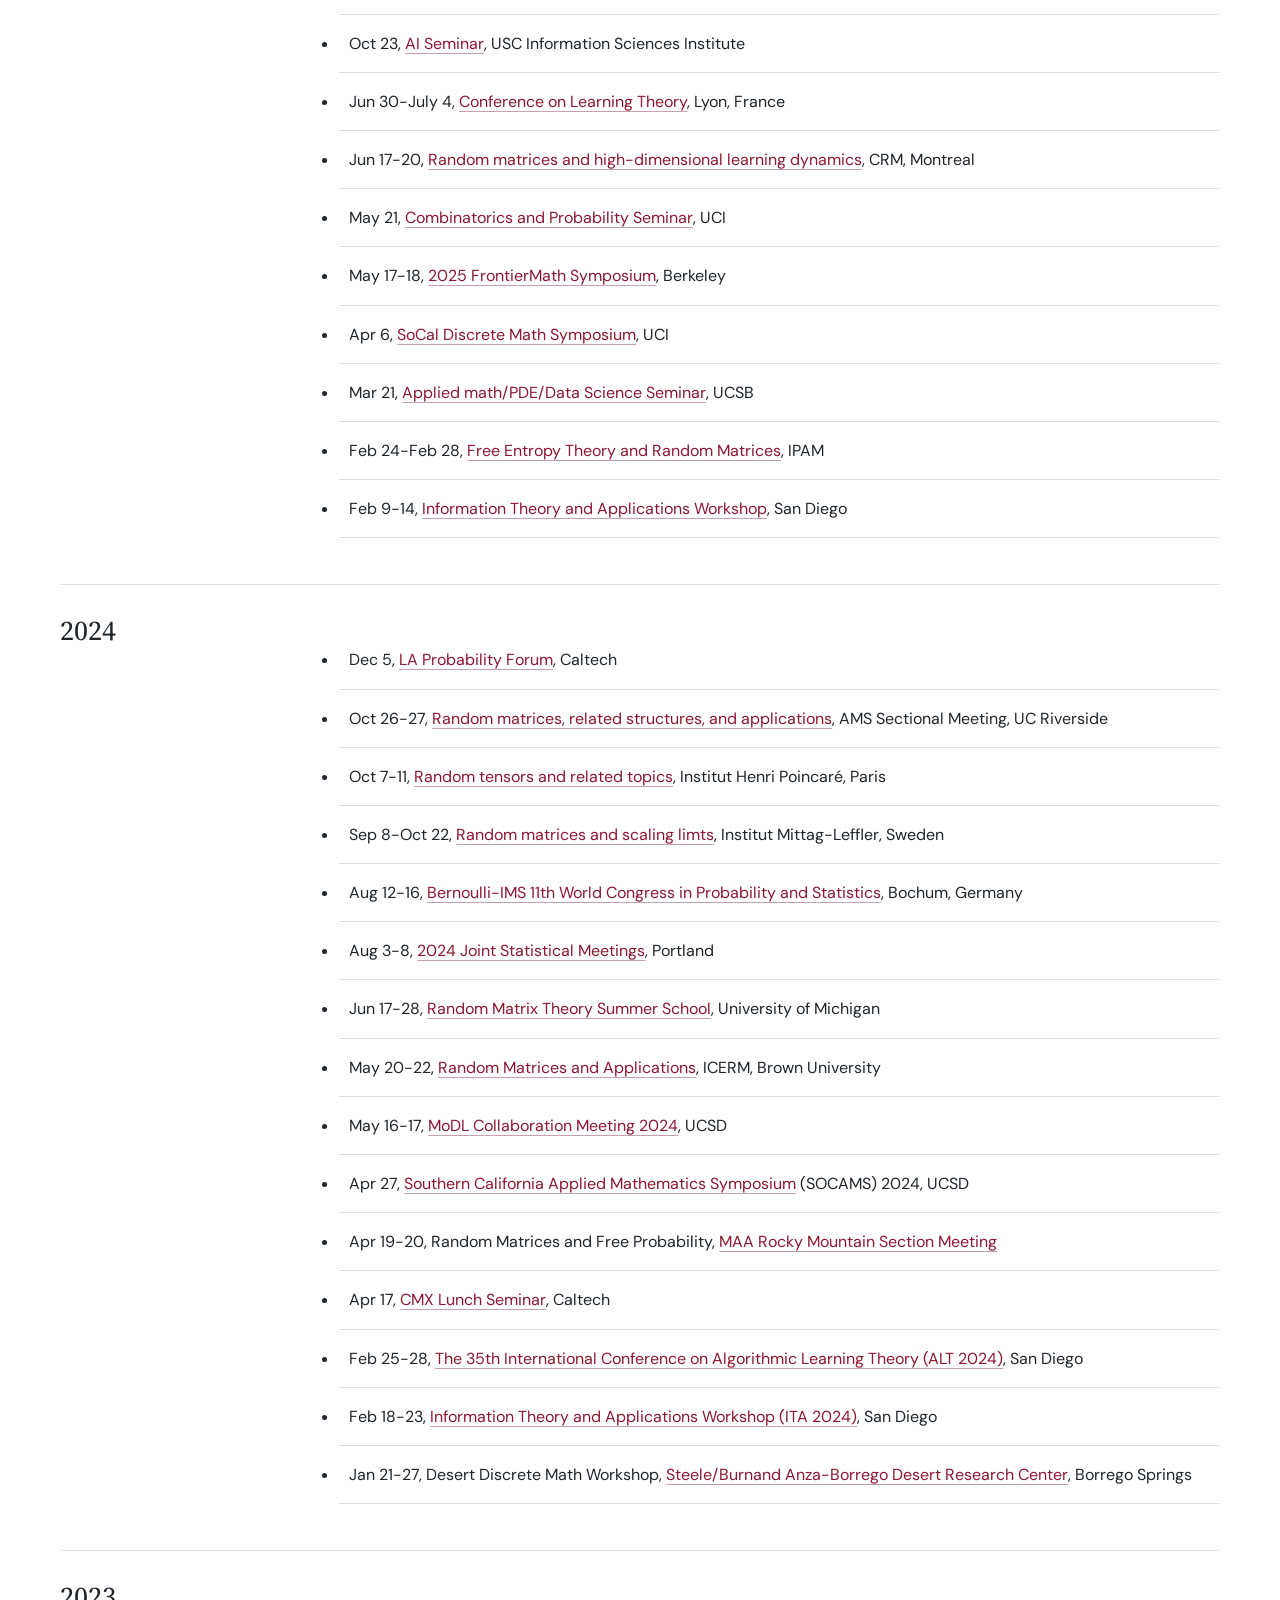
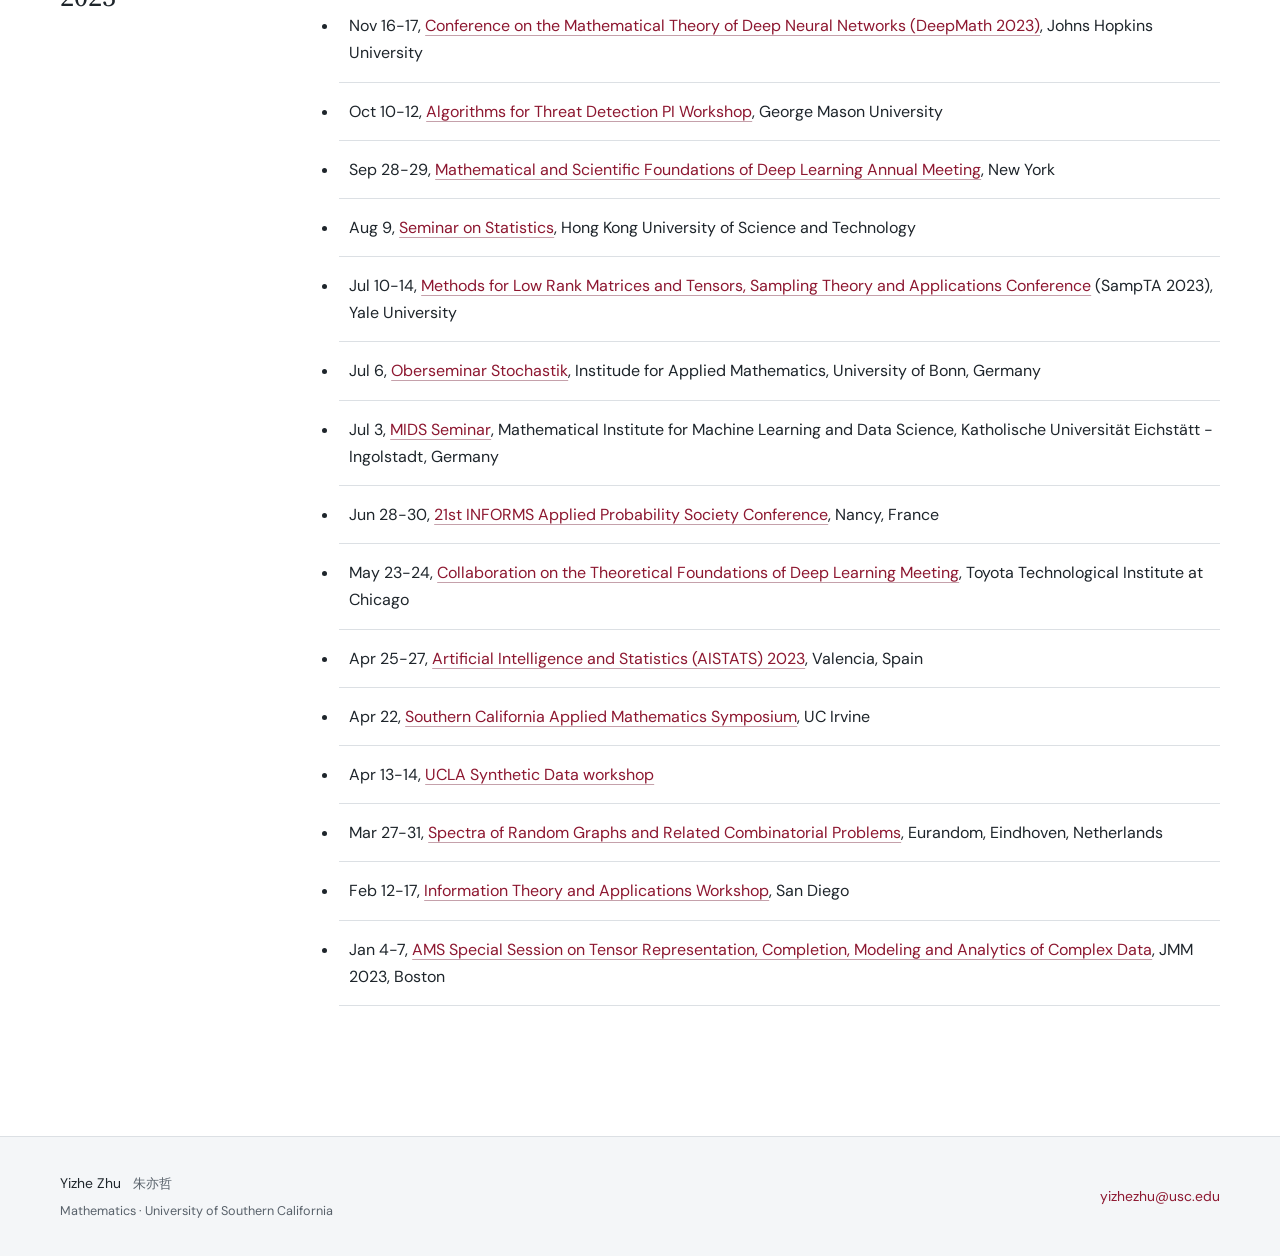
==== commit 216dd7c8: "Reschedule UCI seminar to January 4, 2027" ====
--- a/travel.html
+++ b/travel.html
@@ -11,5 +11,5 @@
 <body><a class="skip-link" href="#main">Skip to content</a><header class="site-header"><div class="shell header-inner">
     <a class="wordmark" href="index.html">Yizhe Zhu <span lang="zh">朱亦哲</span></a>
     <nav aria-label="Main navigation"><a href="index.html">About</a><a href="publications.html">Publications</a><a href="teaching.html">Teaching</a><a href="travel.html" aria-current="page">Travel</a></nav>
-  </div></header><main id="main" class="shell"><div class="page-heading"><p class="eyebrow">Talks & visits</p><h1>Travel</h1></div><nav class="section-nav" aria-label="Travel years"><a href="#year-2027">2027</a><a href="#year-2026">2026</a><a href="#year-2025">2025</a><a href="#year-2024">2024</a><a href="#year-2023">2023</a></nav><div class="page-content"><section class="term" id="year-2027"><h2>2027</h2><div><ul class="travel-list"><li>May 24-28, <a href="https://www.siam.org/conferences-events/siam-conferences/la27/">SIAM Conference on Applied Linear Algebra (LA27)</a>, Long Beach, California</li><li>Mar 18-20, <a href="https://www.stevenheilman.org/ssp2027.html">Seminar on Stochastic Processes 2027</a>, USC, Los Angeles</li></ul></div></section><section class="term" id="year-2026"><h2>2026</h2><div><ul class="travel-list"><li>Nov 10, <a href="https://www.math.ucdavis.edu/research/seminars?type=29&amp;when=future">Mathematics of Data &amp; Decisions seminar</a>, UC Davis</li><li>Nov 9, UCI Probability and Combinatorics Seminar</li><li>Nov 2-6, <a href="https://simons.berkeley.edu/workshops/beyond-graph-laplacians">Beyond Graph Laplacians</a>, Simons Institute, Berkeley</li><li>Oct 28, <a href="https://events.berkeley.edu/neyman-seminar/month/">Neyman Seminar</a>, UC Berkeley Statistics</li><li>Aug 24-Dec 11, <a href="https://simons.berkeley.edu/programs/spectral-theory-beyond-graphs">Spectral Theory Beyond Graphs, Simons Institute, Berkeley</a></li><li>Aug 16-22, <a href="http://tianyuan.amss.ac.cn/en/">TYMC</a> Random Matrix Workshop, Kunming, China</li><li>July 23-30, <a href="https://www.mathunion.org/icm/icm-2026">ICM 2026</a>, Philadelphia</li><li>Jul 6-9, <a href="https://ims2026.github.io/IMS2026/">IMS Annual Meeting 2026</a>, Salzburg, Austria</li><li>Jun 30-Jul 3, <a href="https://www.ku.de/en/the-ku/faculties/mgf/departments/mids/mids-seminar">MIDS Seminar</a>, KU Eichstätt-Ingolstadt</li><li>Jun 22-26, <a href="https://easyconferences.eu/isnps2026/">International Symposium on Nonparametric Statistics</a> (ISNPS 2026)</li><li>Apr 14, <a href="https://sites.google.com/view/uc-probability-seminar-24f25s/home">Probability Seminar, University of Cincinnati</a></li><li>Feb 8-13, <a href="https://ita.ucsd.edu/workshop/">ITA 2026</a>, San Diego</li><li>Jan 22, <a href="https://statistics.ucla.edu/index.php/events/seminars/">Statistics Seminar</a>, UCLA</li></ul></div></section><section class="term" id="year-2025"><h2>2025</h2><div><ul class="travel-list"><li>Dec 2, <a href="https://www.math.princeton.edu/events/extreme-singular-values-sparse-random-rectangular-matrices-2025-12-02t200000">Probability Seminar</a>, Princeton University</li><li>Nov 13, <a href="https://math.gatech.edu/seminars-colloquia/series/stochastics-seminar/yizhe-zhu-20251113">Stochastics Seminar</a>, Georgia Tech</li><li>Oct 23, <a href="https://www.isi.edu/ai/events/6452/differentially-private-synthetic-data-generation/">AI Seminar</a>, USC Information Sciences Institute</li><li>Jun 30-July 4, <a href="https://learningtheory.org/colt2025/">Conference on Learning Theory</a>, Lyon, France</li><li>Jun 17-20, <a href="https://www.crmath.ca/en/activities/#/type/activity/id/3996">Random matrices and high-dimensional learning dynamics</a>, CRM, Montreal</li><li>May 21, <a href="https://www.math.uci.edu/node/38346">Combinatorics and Probability Seminar</a>, UCI</li><li>May 17-18, <a href="https://frontiermath-symposium.epoch.ai/">2025 FrontierMath Symposium</a>, Berkeley</li><li>Apr 6, <a href="https://sites.google.com/view/socaldm2025/home">SoCal Discrete Math Symposium</a>, UCI</li><li>Mar 21, <a href="https://sites.google.com/site/ucsbpdeappliedmathseminar/">Applied math/PDE/Data Science Seminar</a>, UCSB</li><li>Feb 24-Feb 28, <a href="https://www.ipam.ucla.edu/programs/workshops/free-entropy-theory-and-random-matrices/">Free Entropy Theory and Random Matrices</a>, IPAM</li><li>Feb 9-14, <a href="https://ita.ucsd.edu/">Information Theory and Applications Workshop</a>, San Diego</li></ul></div></section><section class="term" id="year-2024"><h2>2024</h2><div><ul class="travel-list"><li>Dec 5, <a href="https://sites.google.com/view/la-probability-forum/home">LA Probability Forum</a>, Caltech</li><li>Oct 26-27, <a href="https://www.ams.org/meetings/sectional/2304_special.html">Random matrices, related structures, and applications</a>, AMS Sectional Meeting, UC Riverside</li><li>Oct 7-11, <a href="https://indico.math.cnrs.fr/event/9889/">Random tensors and related topics</a>, Institut Henri Poincaré, Paris</li><li>Sep 8-Oct 22, <a href="https://www.mittag-leffler.se/activities/random-matrices-and-scaling-limits-2/">Random matrices and scaling limts</a>, Institut Mittag-Leffler, Sweden</li><li>Aug 12-16, <a href="https://www.bernoulli-ims-worldcongress2024.org/">Bernoulli-IMS 11th World Congress in Probability and Statistics</a>, Bochum, Germany</li><li>Aug 3-8, <a href="https://ww2.amstat.org/meetings/jsm/2024/">2024 Joint Statistical Meetings</a>, Portland</li><li>Jun 17-28, <a href="https://sites.google.com/umich.edu/rmtschool">Random Matrix Theory Summer School</a>, University of Michigan</li><li>May 20-22, <a href="https://icerm.brown.edu/events/htw-24-rma/">Random Matrices and Applications</a>, ICERM, Brown University</li><li>May 16-17, <a href="https://modl-meeting-2024.github.io/">MoDL Collaboration Meeting 2024</a>, UCSD</li><li>Apr 27, <a href="https://2024.socams.org/home">Southern California Applied Mathematics Symposium</a> (SOCAMS) 2024, UCSD</li><li>Apr 19-20, Random Matrices and Free Probability, <a href="https://www.rockymountain.maa.org/events/2024-section-meeting">MAA Rocky Mountain Section Meeting</a></li><li>Apr 17, <a href="http://cmx.caltech.edu/">CMX Lunch Seminar</a>, Caltech</li><li>Feb 25-28, <a href="http://algorithmiclearningtheory.org/alt2024/">The 35th International Conference on Algorithmic Learning Theory (ALT 2024)</a>, San Diego</li><li>Feb 18-23, <a href="https://ita.ucsd.edu/">Information Theory and Applications Workshop (ITA 2024)</a>, San Diego</li><li>Jan 21-27, Desert Discrete Math Workshop, <a href="https://anzaborrego.ucnrs.org/">Steele/Burnand Anza-Borrego Desert Research Center</a>, Borrego Springs</li></ul></div></section><section class="term" id="year-2023"><h2>2023</h2><div><ul class="travel-list"><li>Nov 16-17, <a href="https://deepmath-conference.com/">Conference on the Mathematical Theory of Deep Neural Networks (DeepMath 2023)</a>, Johns Hopkins University</li><li>Oct 10-12, <a href="https://stat.uw.edu/atd2023">Algorithms for Threat Detection PI Workshop</a>, George Mason University</li><li>Sep 28-29, <a href="https://www.simonsfoundation.org/event/mathematical-and-scientific-foundations-of-deep-learning-annual-meeting-2023/">Mathematical and Scientific Foundations of Deep Learning Annual Meeting</a>, New York</li><li>Aug 9, <a href="https://www.math.hkust.edu.hk/intranet/file/?c=seminar_abstract&amp;f=20230720105109_11_Yizhe%20ZHU_0809.pdf">Seminar on Statistics</a>, Hong Kong University of Science and Technology</li><li>Jul 10-14, <a href="https://sampta2023.github.io/speakers/">Methods for Low Rank Matrices and Tensors, Sampling Theory and Applications Conference</a> (SampTA 2023), Yale University</li><li>Jul 6, <a href="https://wt.iam.uni-bonn.de/fileadmin/WT/Inhalt/oberseminar/OldSeminars/20230706_Zhu.pdf">Oberseminar Stochastik</a>, Institude for Applied Mathematics, University of Bonn, Germany</li><li>Jul 3, <a href="https://www.ku.de/en/the-ku/faculties/mgf/departments/mids/mids-seminar">MIDS Seminar</a>, Mathematical Institute for Machine Learning and Data Science, Katholische Universität Eichstätt - Ingolstadt, Germany</li><li>Jun 28-30, <a href="https://informs-aps2023.event.univ-lorraine.fr/">21st INFORMS Applied Probability Society Conference</a>, Nancy, France</li><li>May 23-24, <a href="https://modl-meeting.github.io/#schedule">Collaboration on the Theoretical Foundations of Deep Learning Meeting</a>, Toyota Technological Institute at Chicago</li><li>Apr 25-27, <a href="http://aistats.org/aistats2023/">Artificial Intelligence and Statistics (AISTATS) 2023</a>, Valencia, Spain</li><li>Apr 22, <a href="https://www.socams.org/">Southern California Applied Mathematics Symposium</a>, UC Irvine</li><li>Apr 13-14, <a href="https://ucla-synthetic-data.github.io/">UCLA Synthetic Data workshop</a></li><li>Mar 27-31, <a href="https://www.eurandom.tue.nl/event/yep-xviii-spectra-of-random-graphs-and-related-combinatorial-problems-2/">Spectra of Random Graphs and Related Combinatorial Problems</a>, Eurandom, Eindhoven, Netherlands</li><li>Feb 12-17, <a href="https://ita.ucsd.edu/">Information Theory and Applications Workshop</a>, San Diego</li><li>Jan 4-7, <a href="https://www.jointmathematicsmeetings.org/meetings/national/jmm2023/2270_program_ss19.html#title">AMS Special Session on Tensor Representation, Completion, Modeling and Analytics of Complex Data</a>, JMM 2023, Boston</li></ul></div></section></div></main>
+  </div></header><main id="main" class="shell"><div class="page-heading"><p class="eyebrow">Talks & visits</p><h1>Travel</h1></div><nav class="section-nav" aria-label="Travel years"><a href="#year-2027">2027</a><a href="#year-2026">2026</a><a href="#year-2025">2025</a><a href="#year-2024">2024</a><a href="#year-2023">2023</a></nav><div class="page-content"><section class="term" id="year-2027"><h2>2027</h2><div><ul class="travel-list"><li>May 24-28, <a href="https://www.siam.org/conferences-events/siam-conferences/la27/">SIAM Conference on Applied Linear Algebra (LA27)</a>, Long Beach, California</li><li>Mar 18-20, <a href="https://www.stevenheilman.org/ssp2027.html">Seminar on Stochastic Processes 2027</a>, USC, Los Angeles</li><li>Jan 4, UCI Probability and Combinatorics Seminar</li></ul></div></section><section class="term" id="year-2026"><h2>2026</h2><div><ul class="travel-list"><li>Nov 10, <a href="https://www.math.ucdavis.edu/research/seminars?type=29&amp;when=future">Mathematics of Data &amp; Decisions seminar</a>, UC Davis</li><li>Nov 2-6, <a href="https://simons.berkeley.edu/workshops/beyond-graph-laplacians">Beyond Graph Laplacians</a>, Simons Institute, Berkeley</li><li>Oct 28, <a href="https://events.berkeley.edu/neyman-seminar/month/">Neyman Seminar</a>, UC Berkeley Statistics</li><li>Aug 24-Dec 11, <a href="https://simons.berkeley.edu/programs/spectral-theory-beyond-graphs">Spectral Theory Beyond Graphs, Simons Institute, Berkeley</a></li><li>Aug 16-22, <a href="http://tianyuan.amss.ac.cn/en/">TYMC</a> Random Matrix Workshop, Kunming, China</li><li>July 23-30, <a href="https://www.mathunion.org/icm/icm-2026">ICM 2026</a>, Philadelphia</li><li>Jul 6-9, <a href="https://ims2026.github.io/IMS2026/">IMS Annual Meeting 2026</a>, Salzburg, Austria</li><li>Jun 30-Jul 3, <a href="https://www.ku.de/en/the-ku/faculties/mgf/departments/mids/mids-seminar">MIDS Seminar</a>, KU Eichstätt-Ingolstadt</li><li>Jun 22-26, <a href="https://easyconferences.eu/isnps2026/">International Symposium on Nonparametric Statistics</a> (ISNPS 2026)</li><li>Apr 14, <a href="https://sites.google.com/view/uc-probability-seminar-24f25s/home">Probability Seminar, University of Cincinnati</a></li><li>Feb 8-13, <a href="https://ita.ucsd.edu/workshop/">ITA 2026</a>, San Diego</li><li>Jan 22, <a href="https://statistics.ucla.edu/index.php/events/seminars/">Statistics Seminar</a>, UCLA</li></ul></div></section><section class="term" id="year-2025"><h2>2025</h2><div><ul class="travel-list"><li>Dec 2, <a href="https://www.math.princeton.edu/events/extreme-singular-values-sparse-random-rectangular-matrices-2025-12-02t200000">Probability Seminar</a>, Princeton University</li><li>Nov 13, <a href="https://math.gatech.edu/seminars-colloquia/series/stochastics-seminar/yizhe-zhu-20251113">Stochastics Seminar</a>, Georgia Tech</li><li>Oct 23, <a href="https://www.isi.edu/ai/events/6452/differentially-private-synthetic-data-generation/">AI Seminar</a>, USC Information Sciences Institute</li><li>Jun 30-July 4, <a href="https://learningtheory.org/colt2025/">Conference on Learning Theory</a>, Lyon, France</li><li>Jun 17-20, <a href="https://www.crmath.ca/en/activities/#/type/activity/id/3996">Random matrices and high-dimensional learning dynamics</a>, CRM, Montreal</li><li>May 21, <a href="https://www.math.uci.edu/node/38346">Combinatorics and Probability Seminar</a>, UCI</li><li>May 17-18, <a href="https://frontiermath-symposium.epoch.ai/">2025 FrontierMath Symposium</a>, Berkeley</li><li>Apr 6, <a href="https://sites.google.com/view/socaldm2025/home">SoCal Discrete Math Symposium</a>, UCI</li><li>Mar 21, <a href="https://sites.google.com/site/ucsbpdeappliedmathseminar/">Applied math/PDE/Data Science Seminar</a>, UCSB</li><li>Feb 24-Feb 28, <a href="https://www.ipam.ucla.edu/programs/workshops/free-entropy-theory-and-random-matrices/">Free Entropy Theory and Random Matrices</a>, IPAM</li><li>Feb 9-14, <a href="https://ita.ucsd.edu/">Information Theory and Applications Workshop</a>, San Diego</li></ul></div></section><section class="term" id="year-2024"><h2>2024</h2><div><ul class="travel-list"><li>Dec 5, <a href="https://sites.google.com/view/la-probability-forum/home">LA Probability Forum</a>, Caltech</li><li>Oct 26-27, <a href="https://www.ams.org/meetings/sectional/2304_special.html">Random matrices, related structures, and applications</a>, AMS Sectional Meeting, UC Riverside</li><li>Oct 7-11, <a href="https://indico.math.cnrs.fr/event/9889/">Random tensors and related topics</a>, Institut Henri Poincaré, Paris</li><li>Sep 8-Oct 22, <a href="https://www.mittag-leffler.se/activities/random-matrices-and-scaling-limits-2/">Random matrices and scaling limts</a>, Institut Mittag-Leffler, Sweden</li><li>Aug 12-16, <a href="https://www.bernoulli-ims-worldcongress2024.org/">Bernoulli-IMS 11th World Congress in Probability and Statistics</a>, Bochum, Germany</li><li>Aug 3-8, <a href="https://ww2.amstat.org/meetings/jsm/2024/">2024 Joint Statistical Meetings</a>, Portland</li><li>Jun 17-28, <a href="https://sites.google.com/umich.edu/rmtschool">Random Matrix Theory Summer School</a>, University of Michigan</li><li>May 20-22, <a href="https://icerm.brown.edu/events/htw-24-rma/">Random Matrices and Applications</a>, ICERM, Brown University</li><li>May 16-17, <a href="https://modl-meeting-2024.github.io/">MoDL Collaboration Meeting 2024</a>, UCSD</li><li>Apr 27, <a href="https://2024.socams.org/home">Southern California Applied Mathematics Symposium</a> (SOCAMS) 2024, UCSD</li><li>Apr 19-20, Random Matrices and Free Probability, <a href="https://www.rockymountain.maa.org/events/2024-section-meeting">MAA Rocky Mountain Section Meeting</a></li><li>Apr 17, <a href="http://cmx.caltech.edu/">CMX Lunch Seminar</a>, Caltech</li><li>Feb 25-28, <a href="http://algorithmiclearningtheory.org/alt2024/">The 35th International Conference on Algorithmic Learning Theory (ALT 2024)</a>, San Diego</li><li>Feb 18-23, <a href="https://ita.ucsd.edu/">Information Theory and Applications Workshop (ITA 2024)</a>, San Diego</li><li>Jan 21-27, Desert Discrete Math Workshop, <a href="https://anzaborrego.ucnrs.org/">Steele/Burnand Anza-Borrego Desert Research Center</a>, Borrego Springs</li></ul></div></section><section class="term" id="year-2023"><h2>2023</h2><div><ul class="travel-list"><li>Nov 16-17, <a href="https://deepmath-conference.com/">Conference on the Mathematical Theory of Deep Neural Networks (DeepMath 2023)</a>, Johns Hopkins University</li><li>Oct 10-12, <a href="https://stat.uw.edu/atd2023">Algorithms for Threat Detection PI Workshop</a>, George Mason University</li><li>Sep 28-29, <a href="https://www.simonsfoundation.org/event/mathematical-and-scientific-foundations-of-deep-learning-annual-meeting-2023/">Mathematical and Scientific Foundations of Deep Learning Annual Meeting</a>, New York</li><li>Aug 9, <a href="https://www.math.hkust.edu.hk/intranet/file/?c=seminar_abstract&amp;f=20230720105109_11_Yizhe%20ZHU_0809.pdf">Seminar on Statistics</a>, Hong Kong University of Science and Technology</li><li>Jul 10-14, <a href="https://sampta2023.github.io/speakers/">Methods for Low Rank Matrices and Tensors, Sampling Theory and Applications Conference</a> (SampTA 2023), Yale University</li><li>Jul 6, <a href="https://wt.iam.uni-bonn.de/fileadmin/WT/Inhalt/oberseminar/OldSeminars/20230706_Zhu.pdf">Oberseminar Stochastik</a>, Institude for Applied Mathematics, University of Bonn, Germany</li><li>Jul 3, <a href="https://www.ku.de/en/the-ku/faculties/mgf/departments/mids/mids-seminar">MIDS Seminar</a>, Mathematical Institute for Machine Learning and Data Science, Katholische Universität Eichstätt - Ingolstadt, Germany</li><li>Jun 28-30, <a href="https://informs-aps2023.event.univ-lorraine.fr/">21st INFORMS Applied Probability Society Conference</a>, Nancy, France</li><li>May 23-24, <a href="https://modl-meeting.github.io/#schedule">Collaboration on the Theoretical Foundations of Deep Learning Meeting</a>, Toyota Technological Institute at Chicago</li><li>Apr 25-27, <a href="http://aistats.org/aistats2023/">Artificial Intelligence and Statistics (AISTATS) 2023</a>, Valencia, Spain</li><li>Apr 22, <a href="https://www.socams.org/">Southern California Applied Mathematics Symposium</a>, UC Irvine</li><li>Apr 13-14, <a href="https://ucla-synthetic-data.github.io/">UCLA Synthetic Data workshop</a></li><li>Mar 27-31, <a href="https://www.eurandom.tue.nl/event/yep-xviii-spectra-of-random-graphs-and-related-combinatorial-problems-2/">Spectra of Random Graphs and Related Combinatorial Problems</a>, Eurandom, Eindhoven, Netherlands</li><li>Feb 12-17, <a href="https://ita.ucsd.edu/">Information Theory and Applications Workshop</a>, San Diego</li><li>Jan 4-7, <a href="https://www.jointmathematicsmeetings.org/meetings/national/jmm2023/2270_program_ss19.html#title">AMS Special Session on Tensor Representation, Completion, Modeling and Analytics of Complex Data</a>, JMM 2023, Boston</li></ul></div></section></div></main>
 <footer class="site-footer"><div class="shell footer-inner"><p>Yizhe Zhu <span lang="zh">朱亦哲</span><span class="footer-affiliation">Mathematics · University of Southern California</span></p><a href="mailto:yizhezhu@usc.edu">yizhezhu@usc.edu</a></div></footer></body></html>
